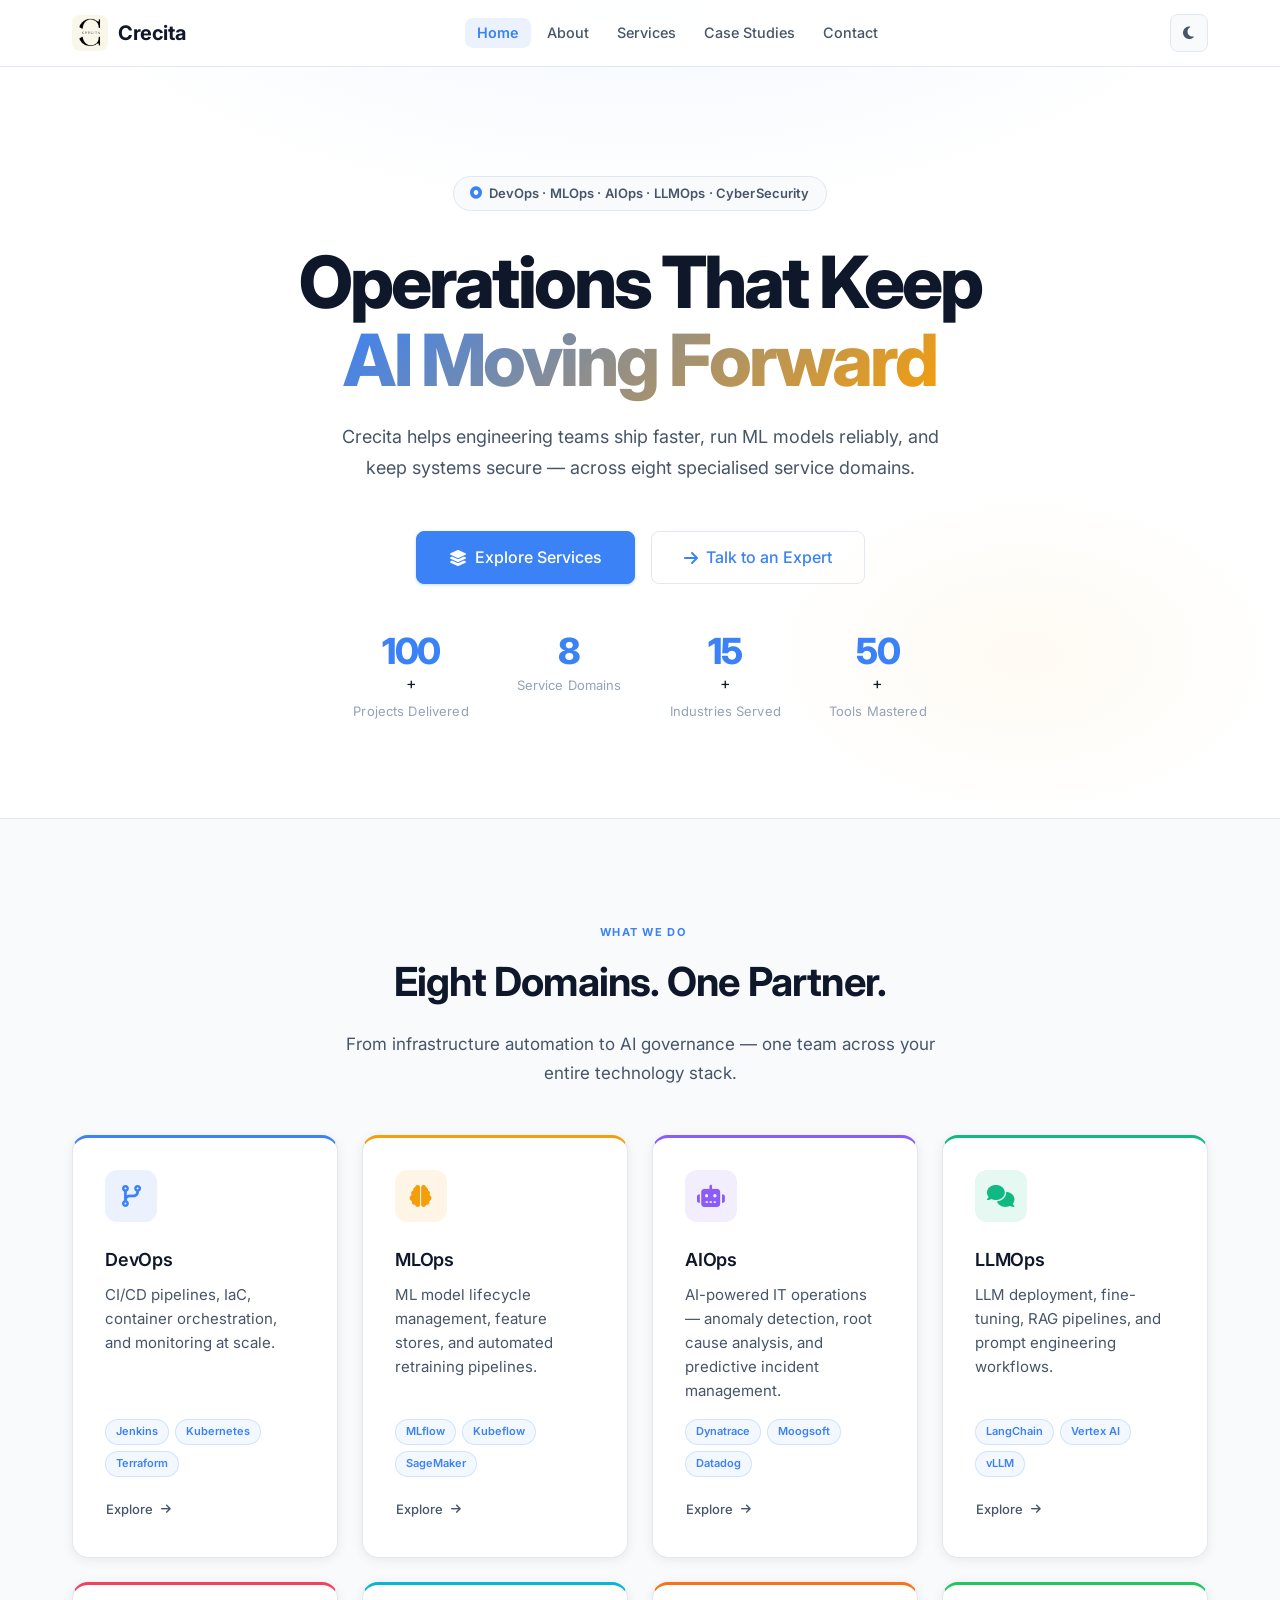
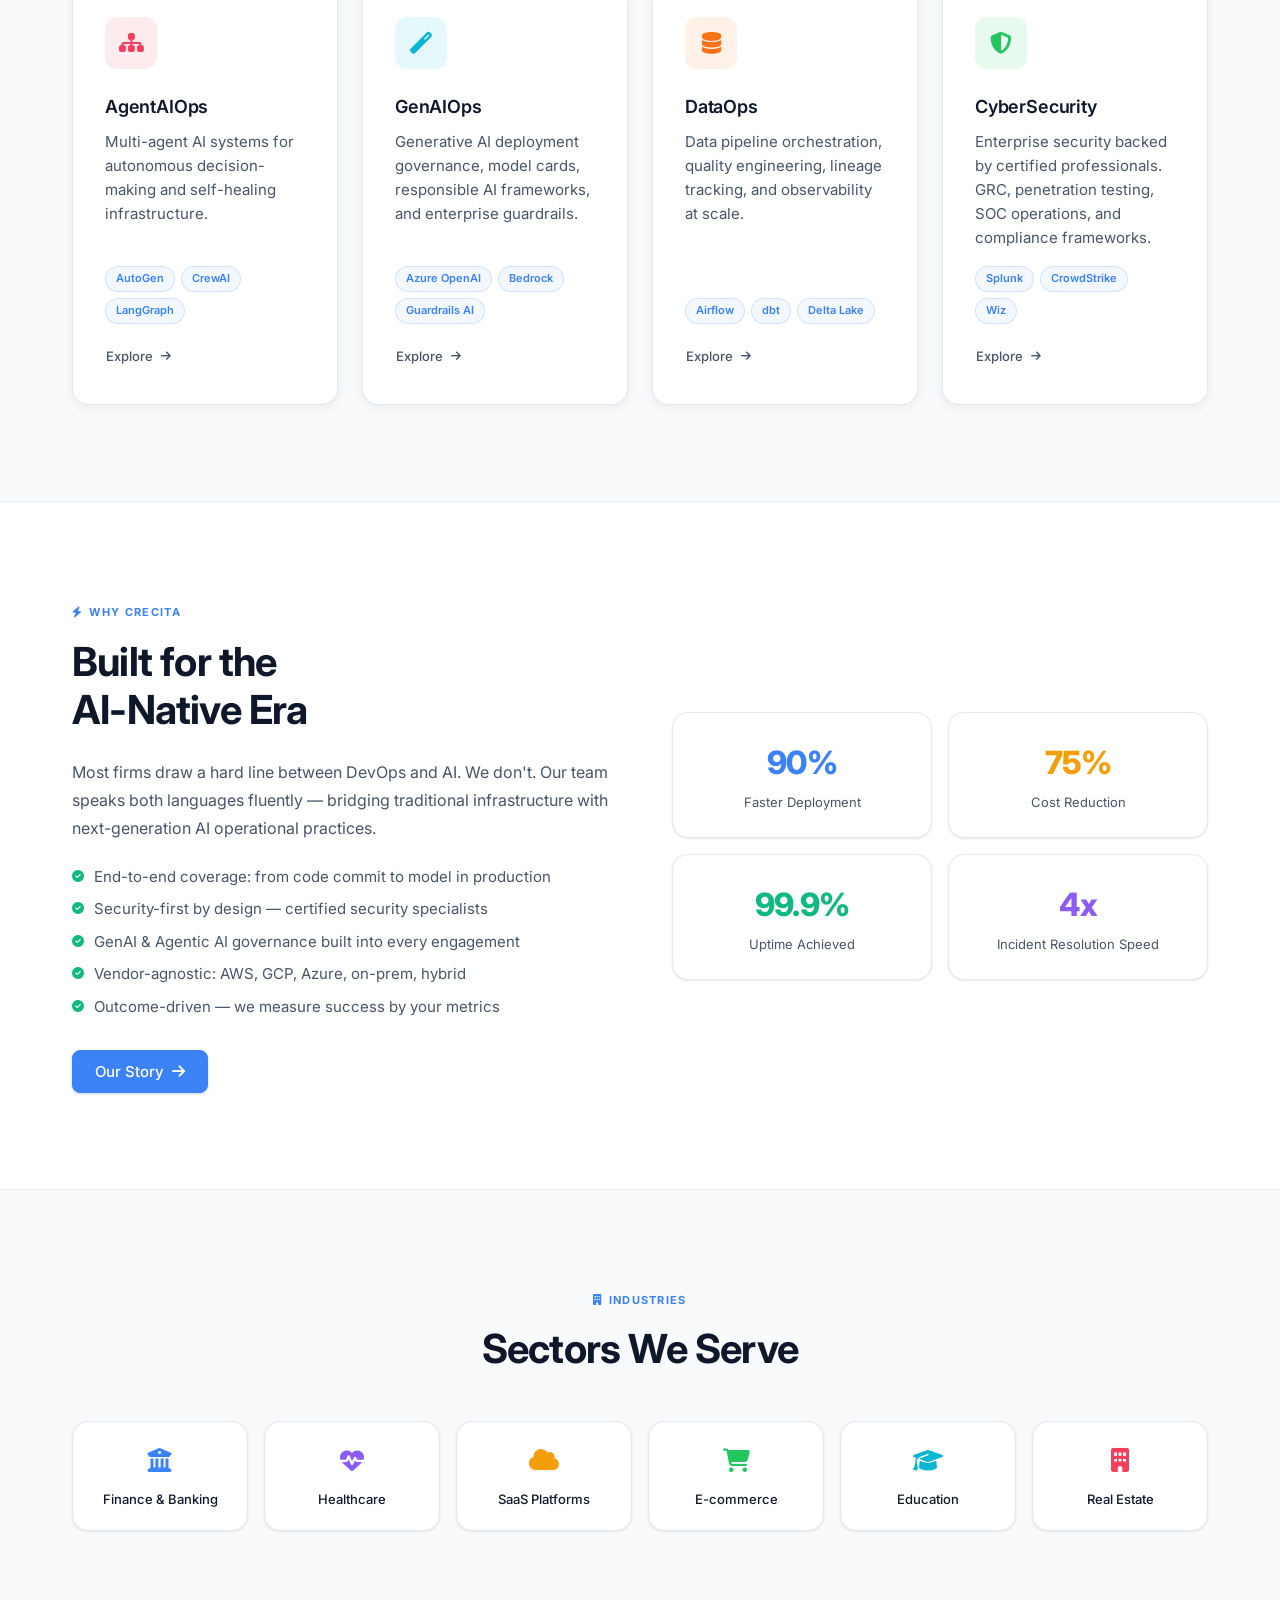
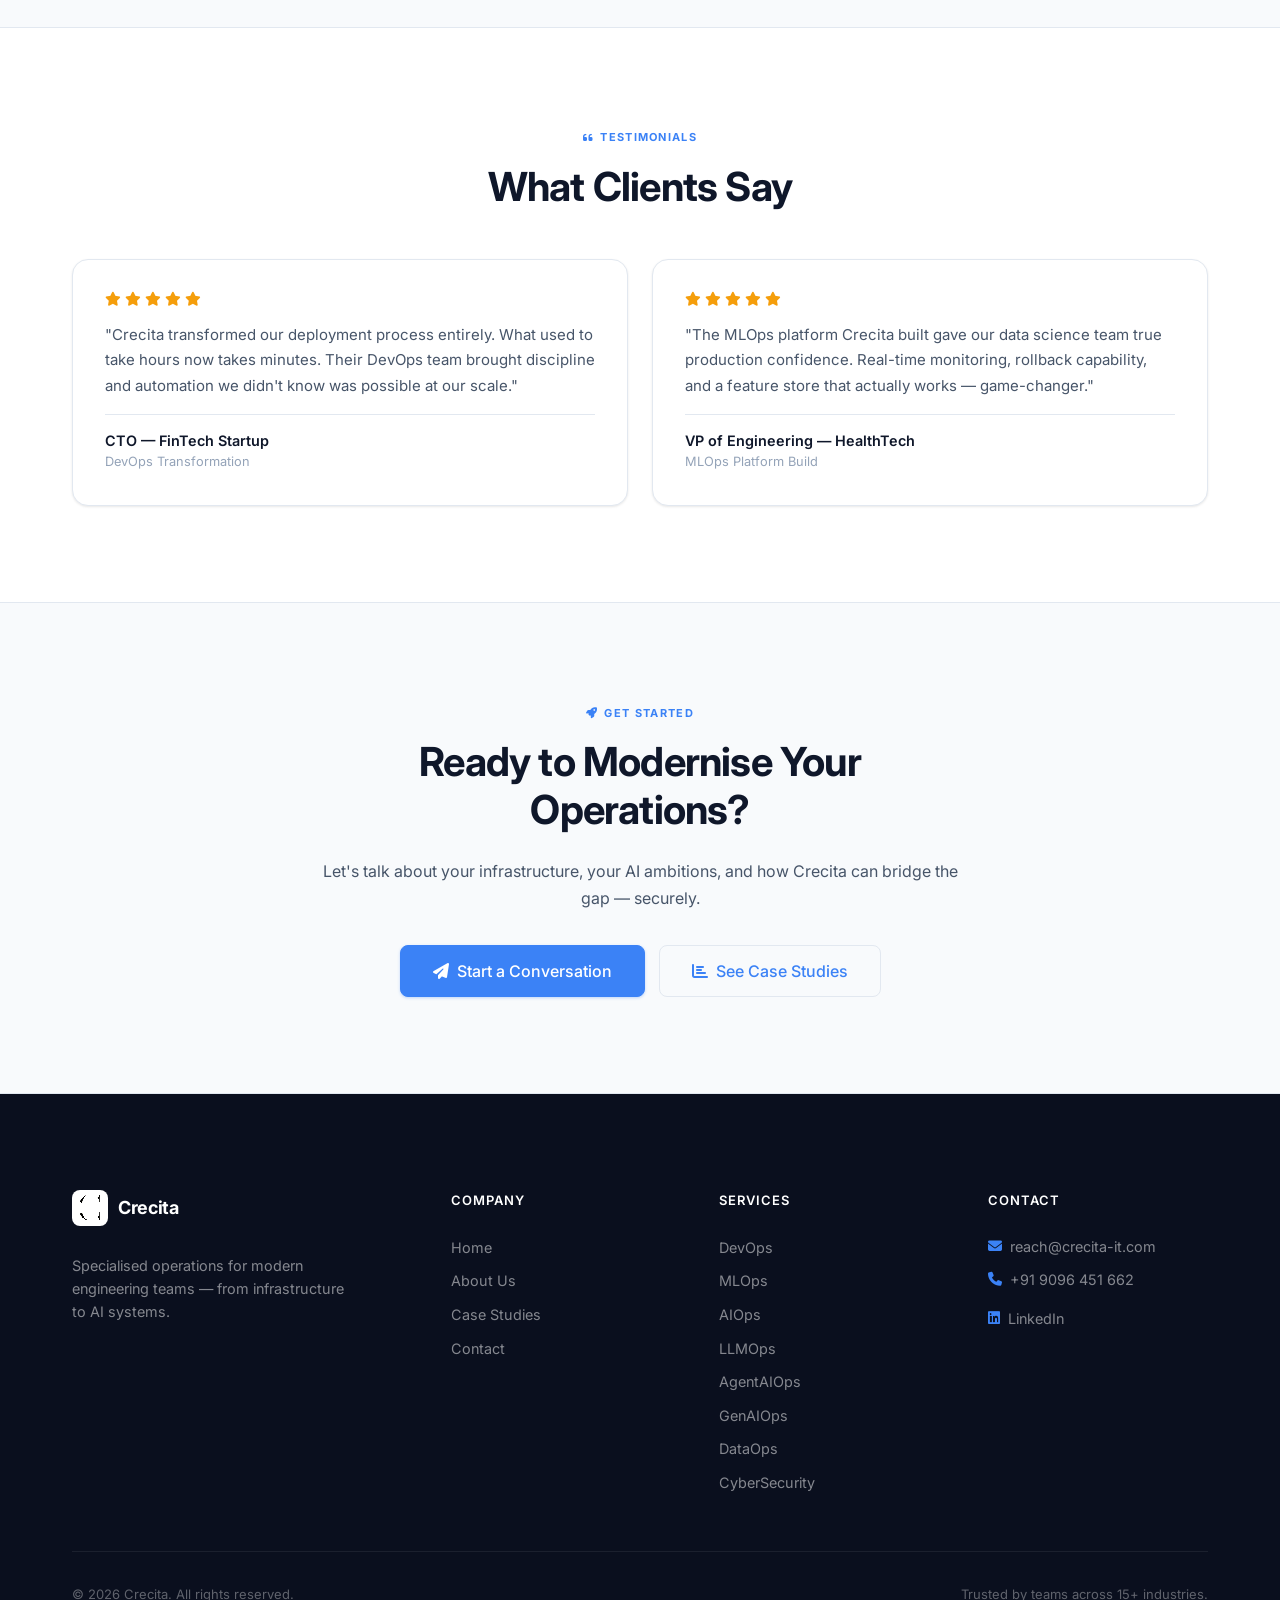
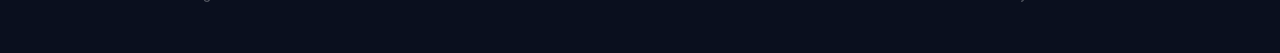
==== index.html @ 83a32119 "feat: comprehensive mobile & tablet responsive layout - Complete rewrite of @media breakpoints with " ====
<!DOCTYPE html>
<html lang="en">
<head>
    <meta charset="UTF-8">
    <meta name="viewport" content="width=device-width, initial-scale=1.0">
    <meta name="description" content="Crecita — Expert DevOps, MLOps, AIOps, LLMOps, AgentAIOps, GenAIOps & Cybersecurity solutions. Transform your business with AI-native operations.">
    <meta name="keywords" content="DevOps, MLOps, AIOps, LLMOps, AgentAIOps, GenAIOps, Cybersecurity, AI Operations">
    <meta name="author" content="Crecita">
    <title>Crecita — AI-Native Operations & Cybersecurity</title>
    <link rel="preconnect" href="https://fonts.googleapis.com">
    <link rel="preconnect" href="https://fonts.gstatic.com" crossorigin>
    <link href="https://fonts.googleapis.com/css2?family=Inter:wght@400;500;600;700;800&family=Poppins:wght@400;500;600;700&display=swap" rel="stylesheet">
    <link rel="stylesheet" href="https://cdnjs.cloudflare.com/ajax/libs/font-awesome/6.4.0/css/all.min.css">
    <link rel="stylesheet" href="css/styles.css">
</head>
<body>

    <!-- Navigation -->
    <nav class="navbar" id="navbar">
        <div class="nav-container">
            <a href="index.html" class="nav-brand">
                <img src="assets/Crecita Logo.PNG" alt="Crecita" class="brand-logo">
                <span>Crecita</span>
            </a>
            <ul class="nav-menu" id="navMenu">
                <li><a href="index.html" class="nav-link active">Home</a></li>
                <li><a href="about.html" class="nav-link">About</a></li>
                <li><a href="services.html" class="nav-link">Services</a></li>
                <li><a href="case-studies.html" class="nav-link">Case Studies</a></li>
                <li><a href="contact.html" class="nav-link">Contact</a></li>
            </ul>
            <div class="nav-controls">
                <button class="theme-toggle" id="themeToggle" aria-label="Toggle theme"><i class="fas fa-moon"></i></button>
                <button class="mobile-toggle" id="mobileToggle" aria-label="Menu"><span></span><span></span><span></span></button>
            </div>
        </div>
    </nav>

    <!-- ===== HERO ===== -->
    <section class="hero">
        <div class="container">
            <div class="hero-content animate-on-scroll">
                <div class="hero-badge">
                    <i class="fas fa-circle-dot"></i>
                    <span>DevOps · MLOps · AIOps · LLMOps · CyberSecurity</span>
                </div>
                <h1 class="hero-title">
                    Operations That Keep<br>
                    <span class="gradient-text">AI Moving Forward</span>
                </h1>
                <p class="hero-subtitle">
                    Crecita helps engineering teams ship faster, run ML models reliably, and keep systems secure — across eight specialised service domains.
                </p>
                <div class="hero-buttons">
                    <a href="services.html" class="btn btn-primary btn-large">
                        <i class="fas fa-layer-group"></i> Explore Services
                    </a>
                    <a href="contact.html" class="btn btn-secondary btn-large">
                        <i class="fas fa-arrow-right"></i> Talk to an Expert
                    </a>
                </div>
                <div class="hero-stats">
                    <div class="stat">
                        <span class="stat-number" data-target="100">0</span><span class="stat-suffix">+</span>
                        <div class="stat-label">Projects Delivered</div>
                    </div>
                    <div class="stat">
                        <span class="stat-number" data-target="8">0</span>
                        <div class="stat-label">Service Domains</div>
                    </div>
                    <div class="stat">
                        <span class="stat-number" data-target="15">0</span><span class="stat-suffix">+</span>
                        <div class="stat-label">Industries Served</div>
                    </div>
                    <div class="stat">
                        <span class="stat-number" data-target="50">0</span><span class="stat-suffix">+</span>
                        <div class="stat-label">Tools Mastered</div>
                    </div>
                </div>
            </div>
        </div>
    </section>

    <!-- ===== SERVICES GRID ===== -->
    <section class="section-alt">
        <div class="container">
            <div class="text-center mb-xl animate-on-scroll">
                <span class="section-label"><i class="fas fa-grid-2"></i> What We Do</span>
                <h2 class="section-title">Eight Domains. One Partner.</h2>
                <p class="section-subtitle" style="margin: 0 auto;">
                    From infrastructure automation to AI governance — one team across your entire technology stack.
                </p>
            </div>

            <div class="svc-index-grid" style="display: grid; grid-template-columns: repeat(4, 1fr); gap: 1.5rem;">

                <!-- DevOps -->
                <div class="service-card animate-on-scroll" style="--svc-color: var(--svc-devops);">
                    <div class="icon-wrap icon-blue mb-md"><i class="fas fa-code-branch"></i></div>
                    <h3 class="card-title">DevOps</h3>
                    <p class="card-description" style="flex: 1;">CI/CD pipelines, IaC, container orchestration, and monitoring at scale.</p>
                    <div style="display: flex; flex-wrap: wrap; gap: 6px; margin: 1rem 0;">
                        <span class="tech-tag">Jenkins</span><span class="tech-tag">Kubernetes</span><span class="tech-tag">Terraform</span>
                    </div>
                    <a href="services.html#devops" class="btn btn-ghost btn-sm" style="padding-left: 0; margin-top: auto;">Explore <i class="fas fa-arrow-right" style="font-size: 0.7rem;"></i></a>
                </div>

                <!-- MLOps -->
                <div class="service-card animate-on-scroll" style="--svc-color: var(--svc-mlops);">
                    <div class="icon-wrap icon-amber mb-md"><i class="fas fa-brain"></i></div>
                    <h3 class="card-title">MLOps</h3>
                    <p class="card-description" style="flex: 1;">ML model lifecycle management, feature stores, and automated retraining pipelines.</p>
                    <div style="display: flex; flex-wrap: wrap; gap: 6px; margin: 1rem 0;">
                        <span class="tech-tag">MLflow</span><span class="tech-tag">Kubeflow</span><span class="tech-tag">SageMaker</span>
                    </div>
                    <a href="services.html#mlops" class="btn btn-ghost btn-sm" style="padding-left: 0; margin-top: auto;">Explore <i class="fas fa-arrow-right" style="font-size: 0.7rem;"></i></a>
                </div>

                <!-- AIOps -->
                <div class="service-card animate-on-scroll" style="--svc-color: var(--svc-aiops);">
                    <div class="icon-wrap icon-violet mb-md"><i class="fas fa-robot"></i></div>
                    <h3 class="card-title">AIOps</h3>
                    <p class="card-description" style="flex: 1;">AI-powered IT operations — anomaly detection, root cause analysis, and predictive incident management.</p>
                    <div style="display: flex; flex-wrap: wrap; gap: 6px; margin: 1rem 0;">
                        <span class="tech-tag">Dynatrace</span><span class="tech-tag">Moogsoft</span><span class="tech-tag">Datadog</span>
                    </div>
                    <a href="services.html#aiops" class="btn btn-ghost btn-sm" style="padding-left: 0; margin-top: auto;">Explore <i class="fas fa-arrow-right" style="font-size: 0.7rem;"></i></a>
                </div>

                <!-- LLMOps -->
                <div class="service-card animate-on-scroll" style="--svc-color: var(--svc-llmops);">
                    <div class="icon-wrap icon-emerald mb-md"><i class="fas fa-comments"></i></div>
                    <h3 class="card-title">LLMOps</h3>
                    <p class="card-description" style="flex: 1;">LLM deployment, fine-tuning, RAG pipelines, and prompt engineering workflows.</p>
                    <div style="display: flex; flex-wrap: wrap; gap: 6px; margin: 1rem 0;">
                        <span class="tech-tag">LangChain</span><span class="tech-tag">Vertex AI</span><span class="tech-tag">vLLM</span>
                    </div>
                    <a href="services.html#llmops" class="btn btn-ghost btn-sm" style="padding-left: 0; margin-top: auto;">Explore <i class="fas fa-arrow-right" style="font-size: 0.7rem;"></i></a>
                </div>

                <!-- AgentAIOps -->
                <div class="service-card animate-on-scroll" style="--svc-color: var(--svc-agent);">
                    <div class="icon-wrap icon-rose mb-md"><i class="fas fa-sitemap"></i></div>
                    <h3 class="card-title">AgentAIOps</h3>
                    <p class="card-description" style="flex: 1;">Multi-agent AI systems for autonomous decision-making and self-healing infrastructure.</p>
                    <div style="display: flex; flex-wrap: wrap; gap: 6px; margin: 1rem 0;">
                        <span class="tech-tag">AutoGen</span><span class="tech-tag">CrewAI</span><span class="tech-tag">LangGraph</span>
                    </div>
                    <a href="services.html#agentaiops" class="btn btn-ghost btn-sm" style="padding-left: 0; margin-top: auto;">Explore <i class="fas fa-arrow-right" style="font-size: 0.7rem;"></i></a>
                </div>

                <!-- GenAIOps -->
                <div class="service-card animate-on-scroll" style="--svc-color: var(--svc-genai);">
                    <div class="icon-wrap icon-cyan mb-md"><i class="fas fa-magic"></i></div>
                    <h3 class="card-title">GenAIOps</h3>
                    <p class="card-description" style="flex: 1;">Generative AI deployment governance, model cards, responsible AI frameworks, and enterprise guardrails.</p>
                    <div style="display: flex; flex-wrap: wrap; gap: 6px; margin: 1rem 0;">
                        <span class="tech-tag">Azure OpenAI</span><span class="tech-tag">Bedrock</span><span class="tech-tag">Guardrails AI</span>
                    </div>
                    <a href="services.html#genaiops" class="btn btn-ghost btn-sm" style="padding-left: 0; margin-top: auto;">Explore <i class="fas fa-arrow-right" style="font-size: 0.7rem;"></i></a>
                </div>

                <!-- DataOps -->
                <div class="service-card animate-on-scroll" style="--svc-color: var(--svc-dataops);">
                    <div class="icon-wrap icon-orange mb-md"><i class="fas fa-database"></i></div>
                    <h3 class="card-title">DataOps</h3>
                    <p class="card-description" style="flex: 1;">Data pipeline orchestration, quality engineering, lineage tracking, and observability at scale.</p>
                    <div style="display: flex; flex-wrap: wrap; gap: 6px; margin: 1rem 0;">
                        <span class="tech-tag">Airflow</span><span class="tech-tag">dbt</span><span class="tech-tag">Delta Lake</span>
                    </div>
                    <a href="services.html#dataops" class="btn btn-ghost btn-sm" style="padding-left: 0; margin-top: auto;">Explore <i class="fas fa-arrow-right" style="font-size: 0.7rem;"></i></a>
                </div>

                <!-- CyberSecurity -->
                <div class="service-card animate-on-scroll" style="--svc-color: var(--svc-cyber);">
                    <div class="icon-wrap icon-green mb-md"><i class="fas fa-shield-halved"></i></div>
                    <h3 class="card-title">CyberSecurity</h3>
                    <p class="card-description" style="flex: 1;">Enterprise security backed by certified professionals. GRC, penetration testing, SOC operations, and compliance frameworks.</p>
                    <div style="display: flex; flex-wrap: wrap; gap: 6px; margin: 1rem 0;">
                        <span class="tech-tag">Splunk</span><span class="tech-tag">CrowdStrike</span><span class="tech-tag">Wiz</span>
                    </div>
                    <a href="services.html#cybersecurity" class="btn btn-ghost btn-sm" style="padding-left: 0; margin-top: auto;">Explore <i class="fas fa-arrow-right" style="font-size: 0.7rem;"></i></a>
                </div>

            </div>
        </div>
    </section>

    <!-- ===== AI-NATIVE SPOTLIGHT ===== -->
    <section class="section">
        <div class="container">
            <div style="display: grid; grid-template-columns: 1fr 1fr; gap: 4rem; align-items: center;">
                <div class="animate-on-scroll">
                    <span class="section-label"><i class="fas fa-bolt"></i> Why Crecita</span>
                    <h2 class="section-title">Built for the<br>AI-Native Era</h2>
                    <p style="color: var(--text-secondary); font-size: 1rem; line-height: 1.75; margin-bottom: 1.5rem;">
                        Most firms draw a hard line between DevOps and AI. We don't. Our team speaks both languages fluently — bridging traditional infrastructure with next-generation AI operational practices.
                    </p>
                    <ul class="feature-list mb-lg">
                        <li><i class="fas fa-check-circle"></i> End-to-end coverage: from code commit to model in production</li>
                        <li><i class="fas fa-check-circle"></i> Security-first by design — certified security specialists</li>
                        <li><i class="fas fa-check-circle"></i> GenAI & Agentic AI governance built into every engagement</li>
                        <li><i class="fas fa-check-circle"></i> Vendor-agnostic: AWS, GCP, Azure, on-prem, hybrid</li>
                        <li><i class="fas fa-check-circle"></i> Outcome-driven — we measure success by your metrics</li>
                    </ul>
                    <a href="about.html" class="btn btn-primary">Our Story <i class="fas fa-arrow-right"></i></a>
                </div>
                <div class="animate-on-scroll">
                    <div style="display: grid; grid-template-columns: 1fr 1fr; gap: 1rem;">
                        <div class="card" style="text-align: center; padding: 1.5rem 1rem;">
                            <div style="font-size: 2rem; font-weight: 800; color: var(--primary); letter-spacing: -0.03em;">90%</div>
                            <div style="font-size: 0.8125rem; color: var(--text-secondary); margin-top: 4px;">Faster Deployment</div>
                        </div>
                        <div class="card" style="text-align: center; padding: 1.5rem 1rem;">
                            <div style="font-size: 2rem; font-weight: 800; color: var(--accent); letter-spacing: -0.03em;">75%</div>
                            <div style="font-size: 0.8125rem; color: var(--text-secondary); margin-top: 4px;">Cost Reduction</div>
                        </div>
                        <div class="card" style="text-align: center; padding: 1.5rem 1rem;">
                            <div style="font-size: 2rem; font-weight: 800; color: var(--success); letter-spacing: -0.03em;">99.9%</div>
                            <div style="font-size: 0.8125rem; color: var(--text-secondary); margin-top: 4px;">Uptime Achieved</div>
                        </div>
                        <div class="card" style="text-align: center; padding: 1.5rem 1rem;">
                            <div style="font-size: 2rem; font-weight: 800; color: var(--svc-aiops); letter-spacing: -0.03em;">4x</div>
                            <div style="font-size: 0.8125rem; color: var(--text-secondary); margin-top: 4px;">Incident Resolution Speed</div>
                        </div>
                    </div>
                </div>
            </div>
        </div>
    </section>

    <!-- ===== INDUSTRIES ===== -->
    <section class="section-alt">
        <div class="container">
            <div class="text-center mb-xl animate-on-scroll">
                <span class="section-label"><i class="fas fa-building"></i> Industries</span>
                <h2 class="section-title">Sectors We Serve</h2>
            </div>
            <div style="display: grid; grid-template-columns: repeat(6, 1fr); gap: 1rem;">
                <div class="card animate-on-scroll" style="text-align: center; padding: 1.25rem 0.75rem;">
                    <div style="color: var(--primary); font-size: 1.5rem; margin-bottom: 0.5rem;"><i class="fas fa-university"></i></div>
                    <div style="font-size: 0.8125rem; font-weight: 500; color: var(--text-primary);">Finance &amp; Banking</div>
                </div>
                <div class="card animate-on-scroll" style="text-align: center; padding: 1.25rem 0.75rem;">
                    <div style="color: var(--svc-aiops); font-size: 1.5rem; margin-bottom: 0.5rem;"><i class="fas fa-heartbeat"></i></div>
                    <div style="font-size: 0.8125rem; font-weight: 500; color: var(--text-primary);">Healthcare</div>
                </div>
                <div class="card animate-on-scroll" style="text-align: center; padding: 1.25rem 0.75rem;">
                    <div style="color: var(--accent); font-size: 1.5rem; margin-bottom: 0.5rem;"><i class="fas fa-cloud"></i></div>
                    <div style="font-size: 0.8125rem; font-weight: 500; color: var(--text-primary);">SaaS Platforms</div>
                </div>
                <div class="card animate-on-scroll" style="text-align: center; padding: 1.25rem 0.75rem;">
                    <div style="color: var(--svc-cyber); font-size: 1.5rem; margin-bottom: 0.5rem;"><i class="fas fa-shopping-cart"></i></div>
                    <div style="font-size: 0.8125rem; font-weight: 500; color: var(--text-primary);">E-commerce</div>
                </div>
                <div class="card animate-on-scroll" style="text-align: center; padding: 1.25rem 0.75rem;">
                    <div style="color: var(--svc-genai); font-size: 1.5rem; margin-bottom: 0.5rem;"><i class="fas fa-graduation-cap"></i></div>
                    <div style="font-size: 0.8125rem; font-weight: 500; color: var(--text-primary);">Education</div>
                </div>
                <div class="card animate-on-scroll" style="text-align: center; padding: 1.25rem 0.75rem;">
                    <div style="color: var(--svc-agent); font-size: 1.5rem; margin-bottom: 0.5rem;"><i class="fas fa-building"></i></div>
                    <div style="font-size: 0.8125rem; font-weight: 500; color: var(--text-primary);">Real Estate</div>
                </div>
            </div>
        </div>
    </section>

    <!-- ===== TESTIMONIALS ===== -->
    <section class="section">
        <div class="container">
            <div class="text-center mb-xl animate-on-scroll">
                <span class="section-label"><i class="fas fa-quote-left"></i> Testimonials</span>
                <h2 class="section-title">What Clients Say</h2>
            </div>
            <div style="display: grid; grid-template-columns: 1fr 1fr; gap: 1.5rem;">
                <div class="card animate-on-scroll" style="display: flex; flex-direction: column; gap: 1rem;">
                    <div style="display: flex; gap: 4px;">
                        <i class="fas fa-star" style="color: var(--accent); font-size: 0.875rem;"></i>
                        <i class="fas fa-star" style="color: var(--accent); font-size: 0.875rem;"></i>
                        <i class="fas fa-star" style="color: var(--accent); font-size: 0.875rem;"></i>
                        <i class="fas fa-star" style="color: var(--accent); font-size: 0.875rem;"></i>
                        <i class="fas fa-star" style="color: var(--accent); font-size: 0.875rem;"></i>
                    </div>
                    <p style="color: var(--text-secondary); font-size: 0.9375rem; line-height: 1.7; flex: 1;">
                        "Crecita transformed our deployment process entirely. What used to take hours now takes minutes. Their DevOps team brought discipline and automation we didn't know was possible at our scale."
                    </p>
                    <div style="border-top: 1px solid var(--border); padding-top: 0.875rem;">
                        <div style="font-weight: 600; font-size: 0.9rem; color: var(--text-primary);">CTO — FinTech Startup</div>
                        <div style="font-size: 0.8rem; color: var(--text-muted);">DevOps Transformation</div>
                    </div>
                </div>
                <div class="card animate-on-scroll" style="display: flex; flex-direction: column; gap: 1rem;">
                    <div style="display: flex; gap: 4px;">
                        <i class="fas fa-star" style="color: var(--accent); font-size: 0.875rem;"></i>
                        <i class="fas fa-star" style="color: var(--accent); font-size: 0.875rem;"></i>
                        <i class="fas fa-star" style="color: var(--accent); font-size: 0.875rem;"></i>
                        <i class="fas fa-star" style="color: var(--accent); font-size: 0.875rem;"></i>
                        <i class="fas fa-star" style="color: var(--accent); font-size: 0.875rem;"></i>
                    </div>
                    <p style="color: var(--text-secondary); font-size: 0.9375rem; line-height: 1.7; flex: 1;">
                        "The MLOps platform Crecita built gave our data science team true production confidence. Real-time monitoring, rollback capability, and a feature store that actually works — game-changer."
                    </p>
                    <div style="border-top: 1px solid var(--border); padding-top: 0.875rem;">
                        <div style="font-weight: 600; font-size: 0.9rem; color: var(--text-primary);">VP of Engineering — HealthTech</div>
                        <div style="font-size: 0.8rem; color: var(--text-muted);">MLOps Platform Build</div>
                    </div>
                </div>
            </div>
        </div>
    </section>

    <!-- ===== CTA ===== -->
    <section class="section-alt">
        <div class="container">
            <div class="text-center animate-on-scroll" style="max-width: 640px; margin: 0 auto;">
                <span class="section-label"><i class="fas fa-rocket"></i> Get Started</span>
                <h2 class="section-title">Ready to Modernise Your Operations?</h2>
                <p style="color: var(--text-secondary); font-size: 1rem; line-height: 1.7; margin-bottom: 2rem;">
                    Let's talk about your infrastructure, your AI ambitions, and how Crecita can bridge the gap — securely.
                </p>
                <div style="display: flex; gap: 0.875rem; justify-content: center; flex-wrap: wrap;">
                    <a href="contact.html" class="btn btn-primary btn-large"><i class="fas fa-paper-plane"></i> Start a Conversation</a>
                    <a href="case-studies.html" class="btn btn-secondary btn-large"><i class="fas fa-chart-bar"></i> See Case Studies</a>
                </div>
            </div>
        </div>
    </section>

    <!-- ===== FOOTER ===== -->
    <footer class="footer">
        <div class="container">
            <div class="footer-content">
                <div class="footer-brand">
                    <a href="index.html" class="nav-brand" style="margin-bottom: 0.75rem; display: inline-flex;">
                        <img src="assets/Crecita Logo.PNG" alt="Crecita" class="brand-logo" style="filter: brightness(10);">
                        <span>Crecita</span>
                    </a>
                    <p>Specialised operations for modern engineering teams — from infrastructure to AI systems.</p>
                </div>
                <div>
                    <h4>Company</h4>
                    <ul class="footer-links">
                        <li><a href="index.html">Home</a></li>
                        <li><a href="about.html">About Us</a></li>
                        <li><a href="case-studies.html">Case Studies</a></li>
                        <li><a href="contact.html">Contact</a></li>
                    </ul>
                </div>
                <div>
                    <h4>Services</h4>
                    <ul class="footer-links">
                        <li><a href="services.html#devops">DevOps</a></li>
                        <li><a href="services.html#mlops">MLOps</a></li>
                        <li><a href="services.html#aiops">AIOps</a></li>
                        <li><a href="services.html#llmops">LLMOps</a></li>
                        <li><a href="services.html#agentaiops">AgentAIOps</a></li>
                        <li><a href="services.html#genaiops">GenAIOps</a></li>
                        <li><a href="services.html#dataops">DataOps</a></li>
                        <li><a href="services.html#cybersecurity">CyberSecurity</a></li>
                    </ul>
                </div>
                <div>
                    <h4>Contact</h4>
                    <div class="footer-contact-item"><i class="fas fa-envelope"></i><a href="mailto:reach@crecita-it.com" style="color: inherit; text-decoration: none;">reach@crecita-it.com</a></div>
                    <div class="footer-contact-item"><i class="fas fa-phone"></i><span>+91 9096 451 662</span></div>
                    <div class="footer-contact-item" style="margin-top: 1rem;"><i class="fab fa-linkedin"></i><span>LinkedIn</span></div>
                </div>
            </div>
            <div class="footer-bottom">
                <p>&copy; 2026 Crecita. All rights reserved.</p>
                <p>Trusted by teams across 15+ industries.</p>
            </div>
        </div>
    </footer>

    <script src="js/app.js"></script>
    <script>
        // Counter animation for hero stats
        const statsObserver = new IntersectionObserver((entries) => {
            entries.forEach(entry => {
                if (entry.isIntersecting) {
                    document.querySelectorAll('.stat-number').forEach(el => {
                        const target = parseInt(el.dataset.target);
                        let current = 0;
                        const step = target / 60;
                        const timer = setInterval(() => {
                            current += step;
                            if (current >= target) { el.textContent = target; clearInterval(timer); }
                            else { el.textContent = Math.floor(current); }
                        }, 18);
                    });
                    statsObserver.disconnect();
                }
            });
        }, { threshold: 0.5 });
        const heroStats = document.querySelector('.hero-stats');
        if (heroStats) statsObserver.observe(heroStats);
    </script>
</body>
</html>
---- css/styles.css ----
/* ===============================================
   CRECITA WEBSITE — DESIGN SYSTEM v2
   Premium · Clean · Polished
   =============================================== */

/* ===============================================
   CSS RESET & BASE
   =============================================== */
*,
*::before,
*::after {
    margin: 0;
    padding: 0;
    box-sizing: border-box;
}

html {
    font-size: 16px;
    scroll-behavior: smooth;
    -webkit-font-smoothing: antialiased;
    -moz-osx-font-smoothing: grayscale;
    text-rendering: optimizeLegibility;
}

body {
    font-family: 'Inter', 'Poppins', -apple-system, BlinkMacSystemFont, 'Segoe UI', sans-serif;
    line-height: 1.6;
    color: var(--text-primary);
    background: var(--bg-primary);
    transition: background 0.3s ease, color 0.3s ease;
}

img { max-width: 100%; display: block; }
a { color: inherit; }
button { font-family: inherit; }

/* ===============================================
   DESIGN TOKENS
   =============================================== */
:root {
    /* Brand Colors */
    --primary:       #3b82f6;
    --primary-dark:  #2563eb;
    --primary-light: rgba(59, 130, 246, 0.1);
    --secondary:     #1f2937;
    --accent:        #f59e0b;
    --accent-dark:   #d97706;
    --success:       #10b981;
    --error:         #ef4444;

    /* Service Colors */
    --svc-devops:   #3b82f6;
    --svc-mlops:    #f59e0b;
    --svc-aiops:    #8b5cf6;
    --svc-llmops:   #10b981;
    --svc-agent:    #f43f5e;
    --svc-genai:    #06b6d4;
    --svc-dataops:  #f97316;
    --svc-cyber:    #22c55e;

    /* Light Theme */
    --bg-primary:   #ffffff;
    --bg-secondary: #f8fafc;
    --bg-tertiary:  #f1f5f9;
    --text-primary: #0f172a;
    --text-secondary: #475569;
    --text-muted:   #94a3b8;
    --border:       #e2e8f0;
    --border-hover: #cbd5e1;
    --shadow-sm:    0 1px 3px rgba(0,0,0,0.06), 0 1px 2px rgba(0,0,0,0.04);
    --shadow:       0 4px 16px rgba(0,0,0,0.08);
    --shadow-lg:    0 12px 40px rgba(0,0,0,0.12);

    /* Spacing Scale */
    --space-xs:  0.5rem;
    --space-sm:  1rem;
    --space-md:  1.5rem;
    --space-lg:  2rem;
    --space-xl:  3rem;
    --space-2xl: 4rem;
    --space-3xl: 6rem;

    /* Radii */
    --radius-sm: 0.375rem;
    --radius-md: 0.5rem;
    --radius-lg: 0.75rem;
    --radius-xl: 1rem;
    --radius-2xl: 1.5rem;
    --radius-full: 9999px;

    /* Transitions */
    --transition:      all 0.25s ease;
    --transition-fast: all 0.15s ease;
    --transition-slow: all 0.4s ease;
}

/* Dark Theme */
[data-theme="dark"] {
    --bg-primary:   #0a0f1e;
    --bg-secondary: #111827;
    --bg-tertiary:  #1e293b;
    --text-primary: #f1f5f9;
    --text-secondary: #94a3b8;
    --text-muted:   #64748b;
    --border:       #1e293b;
    --border-hover: #334155;
    --shadow-sm:    0 1px 3px rgba(0,0,0,0.3);
    --shadow:       0 4px 16px rgba(0,0,0,0.4);
    --shadow-lg:    0 12px 40px rgba(0,0,0,0.5);
}

/* ===============================================
   LAYOUT UTILITIES
   =============================================== */
.container {
    max-width: 1200px;
    margin: 0 auto;
    padding: 0 var(--space-lg);
}

.container-sm {
    max-width: 800px;
    margin: 0 auto;
    padding: 0 var(--space-lg);
}

.section {
    padding: var(--space-3xl) 0;
}

.section-alt {
    padding: var(--space-3xl) 0;
    background: var(--bg-secondary);
    border-top: 1px solid var(--border);
    border-bottom: 1px solid var(--border);
}

.text-center { text-align: center; }
.text-left   { text-align: left; }
.text-right  { text-align: right; }

.flex         { display: flex; }
.flex-col     { flex-direction: column; }
.items-center { align-items: center; }
.items-start  { align-items: flex-start; }
.justify-center  { justify-content: center; }
.justify-between { justify-content: space-between; }
.gap-xs { gap: var(--space-xs); }
.gap-sm { gap: var(--space-sm); }
.gap-md { gap: var(--space-md); }
.gap-lg { gap: var(--space-lg); }
.gap-xl { gap: var(--space-xl); }

.grid   { display: grid; }
.grid-2 { grid-template-columns: repeat(2, 1fr); }
.grid-3 { grid-template-columns: repeat(3, 1fr); }
.grid-4 { grid-template-columns: repeat(4, 1fr); }
.grid-7 { grid-template-columns: repeat(4, 1fr); }

.mb-xs { margin-bottom: var(--space-xs); }
.mb-sm { margin-bottom: var(--space-sm); }
.mb-md { margin-bottom: var(--space-md); }
.mb-lg { margin-bottom: var(--space-lg); }
.mb-xl { margin-bottom: var(--space-xl); }

/* ===============================================
   TYPOGRAPHY
   =============================================== */
.section-label {
    display: inline-flex;
    align-items: center;
    gap: 6px;
    font-size: 0.6875rem;
    font-weight: 700;
    letter-spacing: 0.12em;
    text-transform: uppercase;
    color: var(--primary);
    margin-bottom: var(--space-sm);
}

.section-title {
    font-size: clamp(1.75rem, 3.5vw, 2.5rem);
    font-weight: 700;
    color: var(--text-primary);
    line-height: 1.2;
    letter-spacing: -0.02em;
    margin-bottom: var(--space-md);
}

.section-subtitle {
    font-size: 1.0625rem;
    color: var(--text-secondary);
    line-height: 1.7;
    max-width: 600px;
}

.gradient-text {
    background: linear-gradient(135deg, var(--primary) 0%, var(--accent) 100%);
    -webkit-background-clip: text;
    -webkit-text-fill-color: transparent;
    background-clip: text;
}

/* ===============================================
   COMPONENTS — BUTTON
   =============================================== */
.btn {
    display: inline-flex;
    align-items: center;
    gap: var(--space-xs);
    padding: 0.625rem 1.375rem;
    border: 1.5px solid transparent;
    border-radius: var(--radius-md);
    font-weight: 500;
    font-size: 0.9375rem;
    text-decoration: none;
    cursor: pointer;
    transition: var(--transition);
    white-space: nowrap;
    user-select: none;
    line-height: 1.4;
}

.btn:active { transform: scale(0.98); }

.btn-primary {
    background: var(--primary);
    color: white;
    border-color: var(--primary);
    box-shadow: 0 1px 3px rgba(59, 130, 246, 0.3);
}
.btn-primary:hover {
    background: var(--primary-dark);
    border-color: var(--primary-dark);
    box-shadow: 0 4px 12px rgba(59, 130, 246, 0.4);
    transform: translateY(-1px);
}

.btn-secondary {
    background: transparent;
    color: var(--primary);
    border-color: var(--border);
}
.btn-secondary:hover {
    border-color: var(--primary);
    background: var(--primary-light);
}

.btn-ghost {
    background: transparent;
    color: var(--text-secondary);
    border-color: transparent;
}
.btn-ghost:hover {
    background: var(--bg-secondary);
    color: var(--text-primary);
}

.btn-large {
    padding: 0.875rem 2rem;
    font-size: 1rem;
}

.btn-sm {
    padding: 0.375rem 0.875rem;
    font-size: 0.8125rem;
}

/* ===============================================
   COMPONENTS — CARD
   =============================================== */
.card {
    background: var(--bg-primary);
    border-radius: var(--radius-xl);
    padding: var(--space-lg);
    border: 1px solid var(--border);
    box-shadow: var(--shadow-sm);
    transition: var(--transition);
}

.card:hover {
    border-color: var(--border-hover);
    box-shadow: var(--shadow);
    transform: translateY(-3px);
}

.card-title {
    font-size: 1.125rem;
    font-weight: 600;
    color: var(--text-primary);
    margin-bottom: var(--space-xs);
    letter-spacing: -0.01em;
}

.card-description {
    color: var(--text-secondary);
    font-size: 0.9375rem;
    line-height: 1.6;
}

/* Service Card — colored top border, visible shadow */
.service-card {
    background: var(--bg-primary);
    border-radius: var(--radius-xl);
    padding: var(--space-lg);
    border: 1px solid var(--border);
    border-top: 3px solid var(--svc-color, var(--primary));
    box-shadow: 0 2px 12px rgba(0,0,0,0.07);
    transition: var(--transition);
    position: relative;
    overflow: hidden;
    display: flex;
    flex-direction: column;
}

.service-card:hover {
    border-color: color-mix(in srgb, var(--svc-color, var(--primary)) 30%, transparent);
    border-top-color: var(--svc-color, var(--primary));
    box-shadow: 0 8px 30px rgba(0,0,0,0.12);
    transform: translateY(-5px);
}

/* Service Section Card — for services.html full-section wrappers */
.svc-card-wrap {
    background: var(--bg-primary);
    border-radius: var(--radius-2xl);
    border: 1px solid var(--border);
    border-top: 4px solid var(--svc-color, var(--primary));
    padding: 3rem;
    box-shadow: 0 2px 16px rgba(0,0,0,0.06);
}

/* ===============================================
   COMPONENTS — ICON WRAPPER
   =============================================== */
.icon-wrap {
    width: 52px;
    height: 52px;
    min-width: 52px;
    border-radius: var(--radius-lg);
    display: flex;
    align-items: center;
    justify-content: center;
    font-size: 1.375rem;
    transition: var(--transition);
}

.icon-wrap-lg {
    width: 68px;
    height: 68px;
    min-width: 68px;
    font-size: 1.75rem;
    border-radius: var(--radius-xl);
}

.icon-blue    { background: rgba(59, 130, 246, 0.1);  color: #3b82f6; }
.icon-amber   { background: rgba(245, 158, 11, 0.1);  color: #f59e0b; }
.icon-violet  { background: rgba(139, 92, 246, 0.1);  color: #8b5cf6; }
.icon-emerald { background: rgba(16, 185, 129, 0.1);  color: #10b981; }
.icon-rose    { background: rgba(244, 63, 94, 0.1);   color: #f43f5e; }
.icon-cyan    { background: rgba(6, 182, 212, 0.1);   color: #06b6d4; }
.icon-orange  { background: rgba(249, 115, 22, 0.1);  color: #f97316; }
.icon-green   { background: rgba(34, 197, 94, 0.1);   color: #22c55e; }

/* ===============================================
   COMPONENTS — BADGE & TAG
   =============================================== */
.badge {
    display: inline-flex;
    align-items: center;
    padding: 0.25rem 0.75rem;
    background: var(--bg-tertiary);
    color: var(--text-secondary);
    border-radius: var(--radius-full);
    font-size: 0.75rem;
    font-weight: 500;
    border: 1px solid var(--border);
}

.tech-tag {
    display: inline-block;
    padding: 0.2rem 0.625rem;
    background: rgba(59, 130, 246, 0.06);
    border: 1px solid rgba(59, 130, 246, 0.18);
    border-radius: var(--radius-full);
    font-size: 0.6875rem;
    font-weight: 600;
    color: var(--primary);
    transition: var(--transition-fast);
    cursor: default;
}

.tech-tag:hover {
    background: var(--primary-light);
    border-color: var(--primary);
}

.cert-badge {
    display: inline-flex;
    align-items: center;
    gap: 8px;
    padding: 0.625rem 1rem;
    background: var(--bg-secondary);
    border: 1px solid var(--border);
    border-radius: var(--radius-lg);
    font-size: 0.8125rem;
    font-weight: 600;
    color: var(--text-primary);
    transition: var(--transition);
}

.cert-badge i { color: var(--success); font-size: 0.875rem; }

.cert-badge:hover {
    border-color: var(--success);
    color: var(--success);
    background: rgba(16, 185, 129, 0.05);
}

/* ===============================================
   COMPONENTS — FEATURE LIST
   =============================================== */
.feature-list {
    list-style: none;
    display: flex;
    flex-direction: column;
    gap: 0.625rem;
}

.feature-list li {
    display: flex;
    align-items: flex-start;
    gap: 0.625rem;
    color: var(--text-secondary);
    font-size: 0.9375rem;
    line-height: 1.5;
}

.feature-list li i {
    color: var(--success);
    font-size: 0.75rem;
    margin-top: 4px;
    flex-shrink: 0;
}

/* ===============================================
   COMPONENTS — FORM
   =============================================== */
.form-group {
    display: flex;
    flex-direction: column;
    gap: 6px;
}

.form-label {
    font-size: 0.875rem;
    font-weight: 500;
    color: var(--text-primary);
    letter-spacing: -0.01em;
}

.form-input,
.form-select,
.form-textarea {
    width: 100%;
    padding: 0.6875rem 1rem;
    background: var(--bg-secondary);
    border: 1.5px solid var(--border);
    border-radius: var(--radius-md);
    color: var(--text-primary);
    font-family: inherit;
    font-size: 0.9375rem;
    transition: var(--transition-fast);
    outline: none;
    appearance: none;
}

.form-input::placeholder,
.form-textarea::placeholder { color: var(--text-muted); }

.form-input:focus,
.form-select:focus,
.form-textarea:focus {
    border-color: var(--primary);
    background: var(--bg-primary);
    box-shadow: 0 0 0 3px rgba(59, 130, 246, 0.12);
}

.form-textarea {
    resize: vertical;
    min-height: 130px;
    line-height: 1.6;
}

.form-select {
    background-image: url("data:image/svg+xml,%3Csvg xmlns='http://www.w3.org/2000/svg' fill='none' viewBox='0 0 24 24' stroke='%2394a3b8'%3E%3Cpath stroke-linecap='round' stroke-linejoin='round' stroke-width='2' d='M19 9l-7 7-7-7'/%3E%3C/svg%3E");
    background-repeat: no-repeat;
    background-position: right 12px center;
    background-size: 16px;
    padding-right: 2.5rem;
}

/* ===============================================
   COMPONENTS — INFO BOX
   =============================================== */
.info-box {
    padding: var(--space-md) var(--space-lg);
    background: rgba(59, 130, 246, 0.04);
    border-left: 3px solid var(--primary);
    border-radius: 0 var(--radius-md) var(--radius-md) 0;
    color: var(--text-secondary);
    font-size: 0.9375rem;
    line-height: 1.65;
}

/* ===============================================
   NAVIGATION
   =============================================== */
.navbar {
    position: fixed;
    top: 0; left: 0; right: 0;
    background: rgba(255, 255, 255, 0.92);
    backdrop-filter: blur(16px) saturate(180%);
    -webkit-backdrop-filter: blur(16px) saturate(180%);
    border-bottom: 1px solid var(--border);
    z-index: 1000;
    transition: var(--transition);
}

[data-theme="dark"] .navbar {
    background: rgba(10, 15, 30, 0.92);
}

.navbar.scrolled {
    box-shadow: var(--shadow-sm);
}

.nav-container {
    display: flex;
    align-items: center;
    justify-content: space-between;
    padding: 0.875rem var(--space-lg);
    max-width: 1200px;
    margin: 0 auto;
}

.nav-brand {
    display: flex;
    align-items: center;
    gap: 0.625rem;
    text-decoration: none;
    color: var(--text-primary);
    font-weight: 700;
    font-size: 1.25rem;
    letter-spacing: -0.02em;
}

.brand-logo {
    width: 36px;
    height: 36px;
    border-radius: var(--radius-md);
    object-fit: contain;
}

.nav-menu {
    display: flex;
    list-style: none;
    gap: 4px;
    align-items: center;
}

.nav-link {
    text-decoration: none;
    color: var(--text-secondary);
    font-weight: 500;
    font-size: 0.9rem;
    transition: var(--transition-fast);
    padding: 0.4rem 0.75rem;
    border-radius: var(--radius-md);
}

.nav-link:hover,
.nav-link.active {
    color: var(--primary);
    background: var(--primary-light);
}

.nav-link.active { font-weight: 600; }

.nav-controls {
    display: flex;
    align-items: center;
    gap: var(--space-sm);
}

.theme-toggle {
    background: var(--bg-secondary);
    border: 1px solid var(--border);
    border-radius: var(--radius-md);
    cursor: pointer;
    transition: var(--transition);
    color: var(--text-secondary);
    width: 38px;
    height: 38px;
    display: flex;
    align-items: center;
    justify-content: center;
    font-size: 0.9rem;
}

.theme-toggle:hover {
    background: var(--bg-tertiary);
    color: var(--text-primary);
}

.mobile-toggle {
    display: none;
    flex-direction: column;
    gap: 4px;
    background: none;
    border: none;
    cursor: pointer;
    padding: var(--space-xs);
}

.mobile-toggle span {
    width: 22px;
    height: 2px;
    background: var(--text-primary);
    transition: var(--transition);
    border-radius: 2px;
}

/* ===============================================
   PAGE HEADER
   =============================================== */
.page-header {
    background: linear-gradient(135deg, var(--primary) 0%, #1d4ed8 60%, var(--accent) 100%);
    padding: calc(var(--space-3xl) + 64px) 0 var(--space-xl);
    text-align: center;
    position: relative;
    overflow: hidden;
}

.page-header::before {
    content: '';
    position: absolute;
    inset: 0;
    background: radial-gradient(ellipse 70% 60% at 20% 50%, rgba(255,255,255,0.06) 0%, transparent 60%);
    pointer-events: none;
}

.page-header .section-label {
    color: rgba(255,255,255,0.7);
}

.page-header-content h1 {
    color: white;
}

.page-header-content p {
    color: rgba(255,255,255,0.82);
}

.page-header-content {
    position: relative;
    z-index: 1;
}

.page-header-content h1 {
    font-size: clamp(2.25rem, 5vw, 3.5rem);
    font-weight: 700;
    color: var(--text-primary);
    margin-bottom: var(--space-sm);
    letter-spacing: -0.03em;
    line-height: 1.1;
}

.page-header-content p {
    font-size: 1.125rem;
    color: var(--text-secondary);
    max-width: 580px;
    margin: 0 auto;
    line-height: 1.6;
}

/* ===============================================
   HERO
   =============================================== */
.hero {
    background: var(--bg-primary);
    padding: calc(var(--space-3xl) + 80px) 0 var(--space-3xl);
    text-align: center;
    position: relative;
    overflow: hidden;
}

.hero::before {
    content: '';
    position: absolute;
    inset: 0;
    background:
        radial-gradient(ellipse 80% 60% at 50% -10%, rgba(59, 130, 246, 0.08) 0%, transparent 60%),
        radial-gradient(ellipse 40% 40% at 80% 80%, rgba(245, 158, 11, 0.05) 0%, transparent 50%);
    pointer-events: none;
}

.hero-content { position: relative; z-index: 1; }

.hero-badge {
    display: inline-flex;
    align-items: center;
    gap: 6px;
    background: var(--bg-secondary);
    padding: 0.375rem 1rem;
    border-radius: var(--radius-full);
    margin-bottom: var(--space-lg);
    border: 1px solid var(--border);
    font-size: 0.8125rem;
    font-weight: 600;
    color: var(--text-secondary);
    letter-spacing: 0.01em;
}

.hero-badge i { color: var(--primary); font-size: 0.75rem; }

.hero-title {
    font-size: clamp(2.75rem, 6vw, 4.5rem);
    font-weight: 800;
    color: var(--text-primary);
    margin-bottom: var(--space-md);
    line-height: 1.08;
    letter-spacing: -0.04em;
}

.hero-subtitle {
    font-size: 1.125rem;
    color: var(--text-secondary);
    margin-bottom: var(--space-xl);
    max-width: 620px;
    margin-left: auto;
    margin-right: auto;
    line-height: 1.7;
}

.hero-buttons {
    display: flex;
    gap: var(--space-sm);
    justify-content: center;
    flex-wrap: wrap;
    margin-bottom: var(--space-xl);
}

.hero-stats {
    display: flex;
    justify-content: center;
    gap: var(--space-xl);
    flex-wrap: wrap;
}

.stat { text-align: center; }

.stat-number {
    display: block;
    font-size: 2.25rem;
    font-weight: 800;
    color: var(--primary);
    letter-spacing: -0.03em;
    line-height: 1.1;
}

.stat-label {
    color: var(--text-muted);
    font-size: 0.8125rem;
    margin-top: 4px;
    letter-spacing: 0.01em;
}

/* ===============================================
   DIVIDER
   =============================================== */
.divider {
    height: 1px;
    background: var(--border);
}

/* ===============================================
   FOOTER
   =============================================== */
.footer {
    background: #0a0f1e;
    color: rgba(255,255,255,0.75);
    padding: var(--space-3xl) 0 var(--space-xl);
}

.footer-content {
    display: grid;
    grid-template-columns: 1.5fr repeat(3, 1fr);
    gap: var(--space-xl);
    margin-bottom: var(--space-xl);
}

.footer-brand p {
    color: rgba(255,255,255,0.5);
    font-size: 0.9rem;
    line-height: 1.6;
    margin-top: var(--space-sm);
    max-width: 280px;
}

.footer-brand .nav-brand {
    color: white;
    font-size: 1.125rem;
}

.footer h4 {
    font-size: 0.8125rem;
    font-weight: 600;
    color: white;
    text-transform: uppercase;
    letter-spacing: 0.08em;
    margin-bottom: var(--space-md);
}

.footer-links { list-style: none; }

.footer-links li { margin-bottom: 0.5rem; }

.footer-links a {
    color: rgba(255,255,255,0.5);
    text-decoration: none;
    font-size: 0.9rem;
    transition: var(--transition-fast);
    display: inline-block;
}

.footer-links a:hover { color: white; }

.footer-contact-item {
    display: flex;
    align-items: center;
    gap: 8px;
    color: rgba(255,255,255,0.5);
    font-size: 0.9rem;
    margin-bottom: 0.625rem;
}

.footer-contact-item i { color: var(--primary); font-size: 0.875rem; }

.footer-bottom {
    border-top: 1px solid rgba(255,255,255,0.07);
    padding-top: var(--space-lg);
    display: flex;
    align-items: center;
    justify-content: space-between;
    gap: var(--space-md);
    flex-wrap: wrap;
}

.footer-bottom p {
    font-size: 0.8125rem;
    color: rgba(255,255,255,0.35);
}

/* ===============================================
   ANIMATE ON SCROLL
   =============================================== */
.animate-on-scroll {
    opacity: 0;
    transform: translateY(24px);
    transition: opacity 0.55s ease, transform 0.55s ease;
}

.animate-on-scroll.visible {
    opacity: 1;
    transform: translateY(0);
}

/* ===============================================
   RESPONSIVE — LARGE TABLET  (≤1200px)
   =============================================== */
@media (max-width: 1200px) {
    /* Service cards index: 4 col → 2 col */
    .svc-index-grid { grid-template-columns: repeat(2, 1fr) !important; }
}

/* ===============================================
   RESPONSIVE — TABLET  (≤1024px)
   =============================================== */
@media (max-width: 1024px) {
    .grid-4 { grid-template-columns: repeat(2, 1fr); }
    .grid-7 { grid-template-columns: repeat(3, 1fr); }
    .footer-content { grid-template-columns: 1fr 1fr; }

    /* 4-col inline grids → 2 cols */
    div[style*="grid-template-columns: repeat(4, 1fr)"] {
        grid-template-columns: repeat(2, 1fr) !important;
        gap: 1.25rem !important;
    }
    /* 3-col inline grids → 2 cols */
    div[style*="grid-template-columns: repeat(3, 1fr)"] {
        grid-template-columns: repeat(2, 1fr) !important;
    }
    /* svc-card-wrap: reduce padding on tablet */
    .svc-card-wrap { padding: 2rem !important; gap: 2.5rem !important; }

    /* About numbers: keep 4-col on tablet (they're small cards) */
    .hero-subtitle { max-width: 520px; }
}

/* ===============================================
   RESPONSIVE — MOBILE  (≤768px)
   =============================================== */
@media (max-width: 768px) {

    /* --- Layout --- */
    .container { padding: 0 1.25rem; }
    .section     { padding: 2.5rem 0; }
    .section-alt { padding: 2.5rem 0; }

    /* --- Navigation --- */
    .nav-menu {
        display: none;
        position: fixed;
        top: 65px; left: 0; right: 0;
        background: var(--bg-primary);
        border-bottom: 1px solid var(--border);
        flex-direction: column;
        padding: var(--space-md);
        gap: 4px;
        box-shadow: var(--shadow);
        z-index: 999;
        max-height: calc(100vh - 65px);
        overflow-y: auto;
    }
    .nav-menu.active { display: flex; }
    .mobile-toggle   { display: flex; }

    /* --- Hero --- */
    .hero { padding: calc(3.5rem + 65px) 0 3rem; }
    .hero-title   { font-size: clamp(1.875rem, 8vw, 2.5rem) !important; line-height: 1.15; }
    .hero-subtitle { font-size: 1rem; }
    .hero-badge   { font-size: 0.6875rem; white-space: normal; text-align: center; line-height: 1.6; }
    .hero-buttons { flex-direction: column; align-items: center; }
    .hero-buttons .btn { width: 100%; max-width: 300px; justify-content: center; }
    .hero-stats   { gap: 1.5rem; flex-wrap: wrap; justify-content: center; }
    .stat-number  { font-size: 1.875rem; }

    /* --- Page headers --- */
    .page-header { padding: 3.5rem 0 2.5rem; }
    .page-header-content h1 { font-size: clamp(1.625rem, 7vw, 2.25rem) !important; }
    .page-header-content p  { font-size: 1rem; }

    /* --- Section headings --- */
    .section-title    { font-size: clamp(1.5rem, 5vw, 2rem) !important; }
    .section-subtitle { font-size: 0.9375rem; }

    /* --- Services index grid: 4 → 2 col --- */
    .svc-index-grid {
        grid-template-columns: repeat(2, 1fr) !important;
        gap: 1rem !important;
    }

    /* --- Service section cards: 2-col → 1-col --- */
    .svc-card-wrap {
        grid-template-columns: 1fr !important;
        padding: 1.5rem !important;
        gap: 2rem !important;
    }
    /* Reset order so text comes before cards on mobile */
    .svc-card-wrap > [style*="order: 2"] { order: 1 !important; }
    .svc-card-wrap > [style*="order: 1"] { order: 2 !important; }

    /* --- All 2-col inline layouts → 1-col --- */
    div[style*="grid-template-columns: 1fr 1fr"],
    div[style*="grid-template-columns: 1fr 1.6fr"],
    div[style*="grid-template-columns: repeat(2, 1fr)"] {
        grid-template-columns: 1fr !important;
        gap: 1.75rem !important;
    }

    /* --- 3/4-col inline grids → 2-col on mobile --- */
    div[style*="grid-template-columns: repeat(3, 1fr)"],
    div[style*="grid-template-columns: repeat(4, 1fr)"] {
        grid-template-columns: repeat(2, 1fr) !important;
        gap: 1rem !important;
    }

    /* --- Grid utility classes --- */
    .grid-2, .grid-3, .grid-4, .grid-7 { grid-template-columns: 1fr; }

    /* --- Footer --- */
    .footer { padding: 3rem 0 1.5rem; }
    .footer-content { grid-template-columns: 1fr; gap: 2rem; }
    .footer-bottom  { flex-direction: column; text-align: center; gap: 0.5rem; }
    .footer-brand p { max-width: 100%; }

    /* --- Cards --- */
    .card { padding: 1.25rem; }

    /* --- Info box --- */
    .info-box { padding: 1rem 1.25rem; }

    /* --- Cert badges grid (services CyberSecurity) --- */
    div[style*="grid-template-columns: 1fr 1fr"] .cert-badge { font-size: 0.75rem; }
}

/* ===============================================
   RESPONSIVE — SMALL MOBILE  (≤480px)
   =============================================== */
@media (max-width: 480px) {
    .hero { padding: calc(3rem + 65px) 0 2.5rem; }
    .btn-large { padding: 0.75rem 1.375rem; font-size: 0.9375rem; }

    /* Service index cards → 1 col on small phones */
    .svc-index-grid { grid-template-columns: 1fr !important; }

    /* Stats strip → 2×2 grid keeps ok, no change needed */

    /* Tighten card padding */
    .service-card { padding: 1.25rem; }
    .svc-card-wrap { padding: 1.25rem !important; }

    /* Prevent text overflow on very small screens */
    .hero-badge span { word-break: break-word; }
    .tech-tag { font-size: 0.6875rem; padding: 3px 8px; }
}
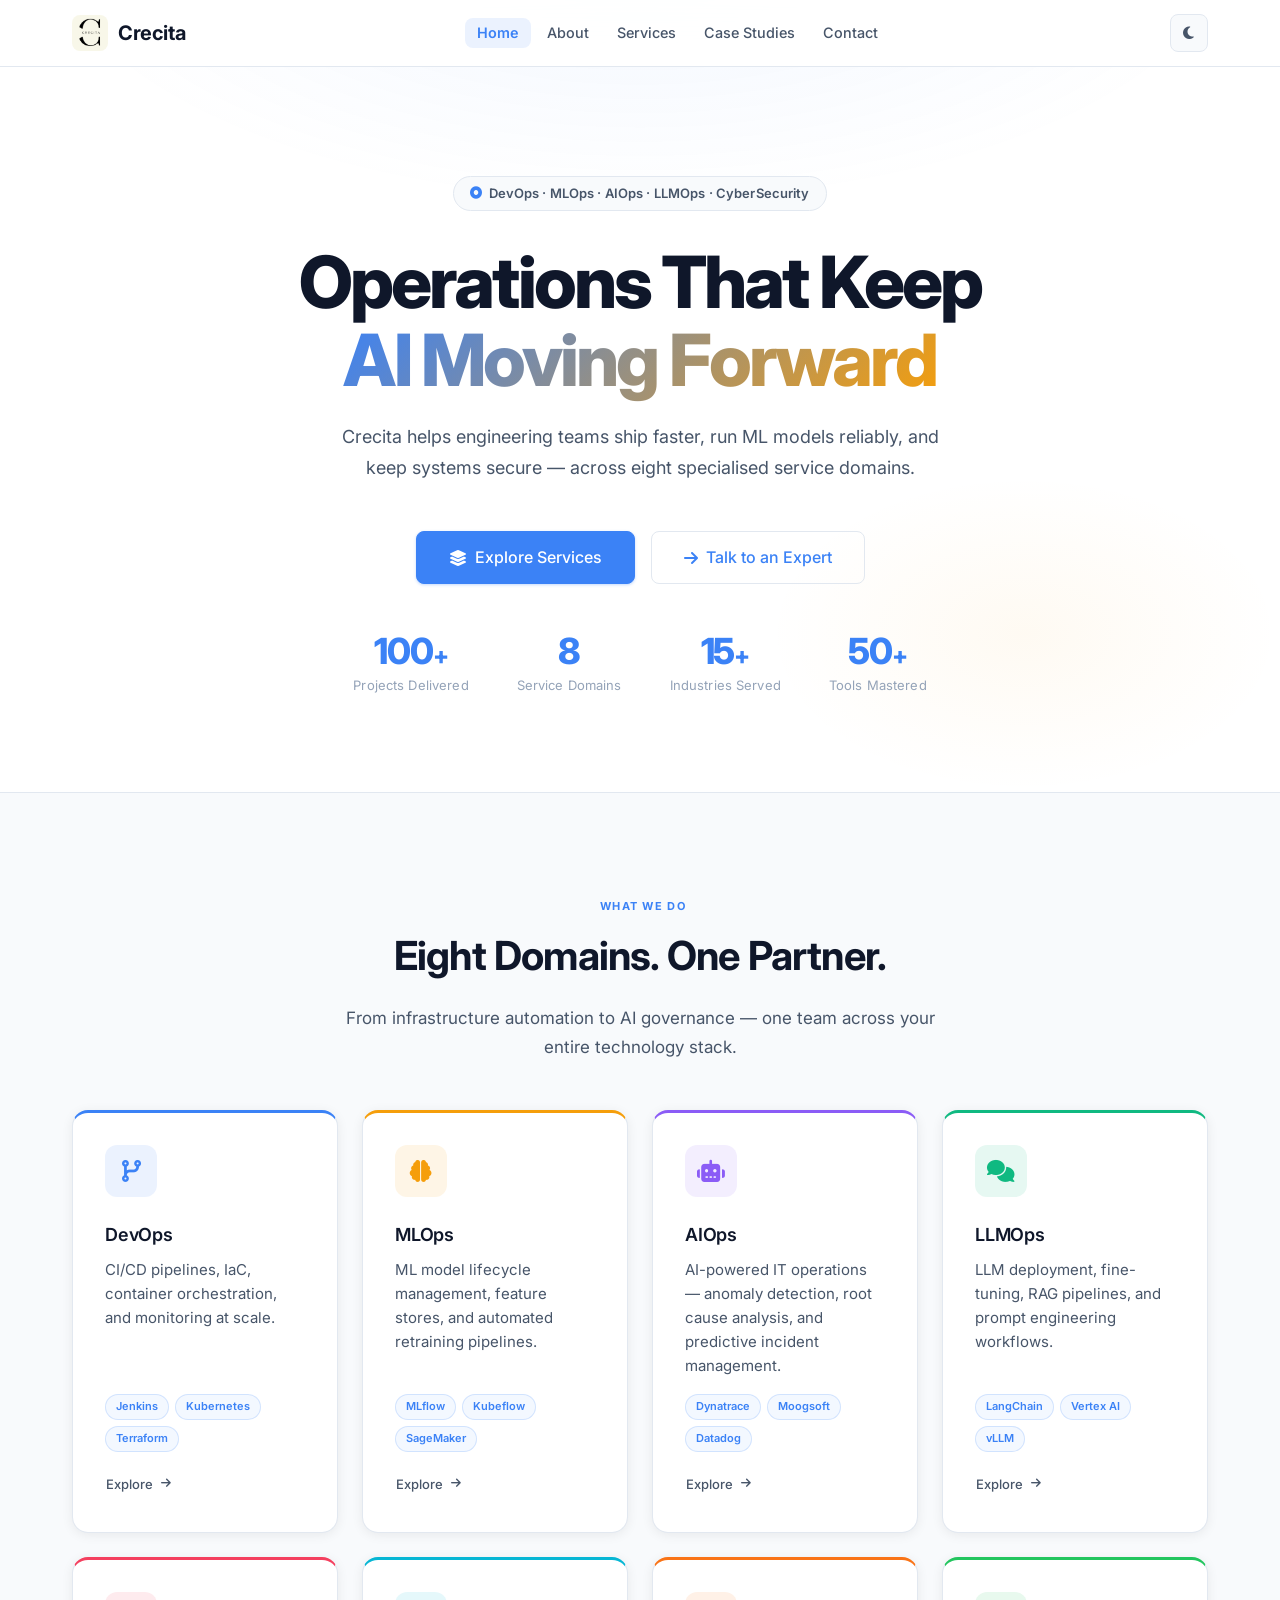
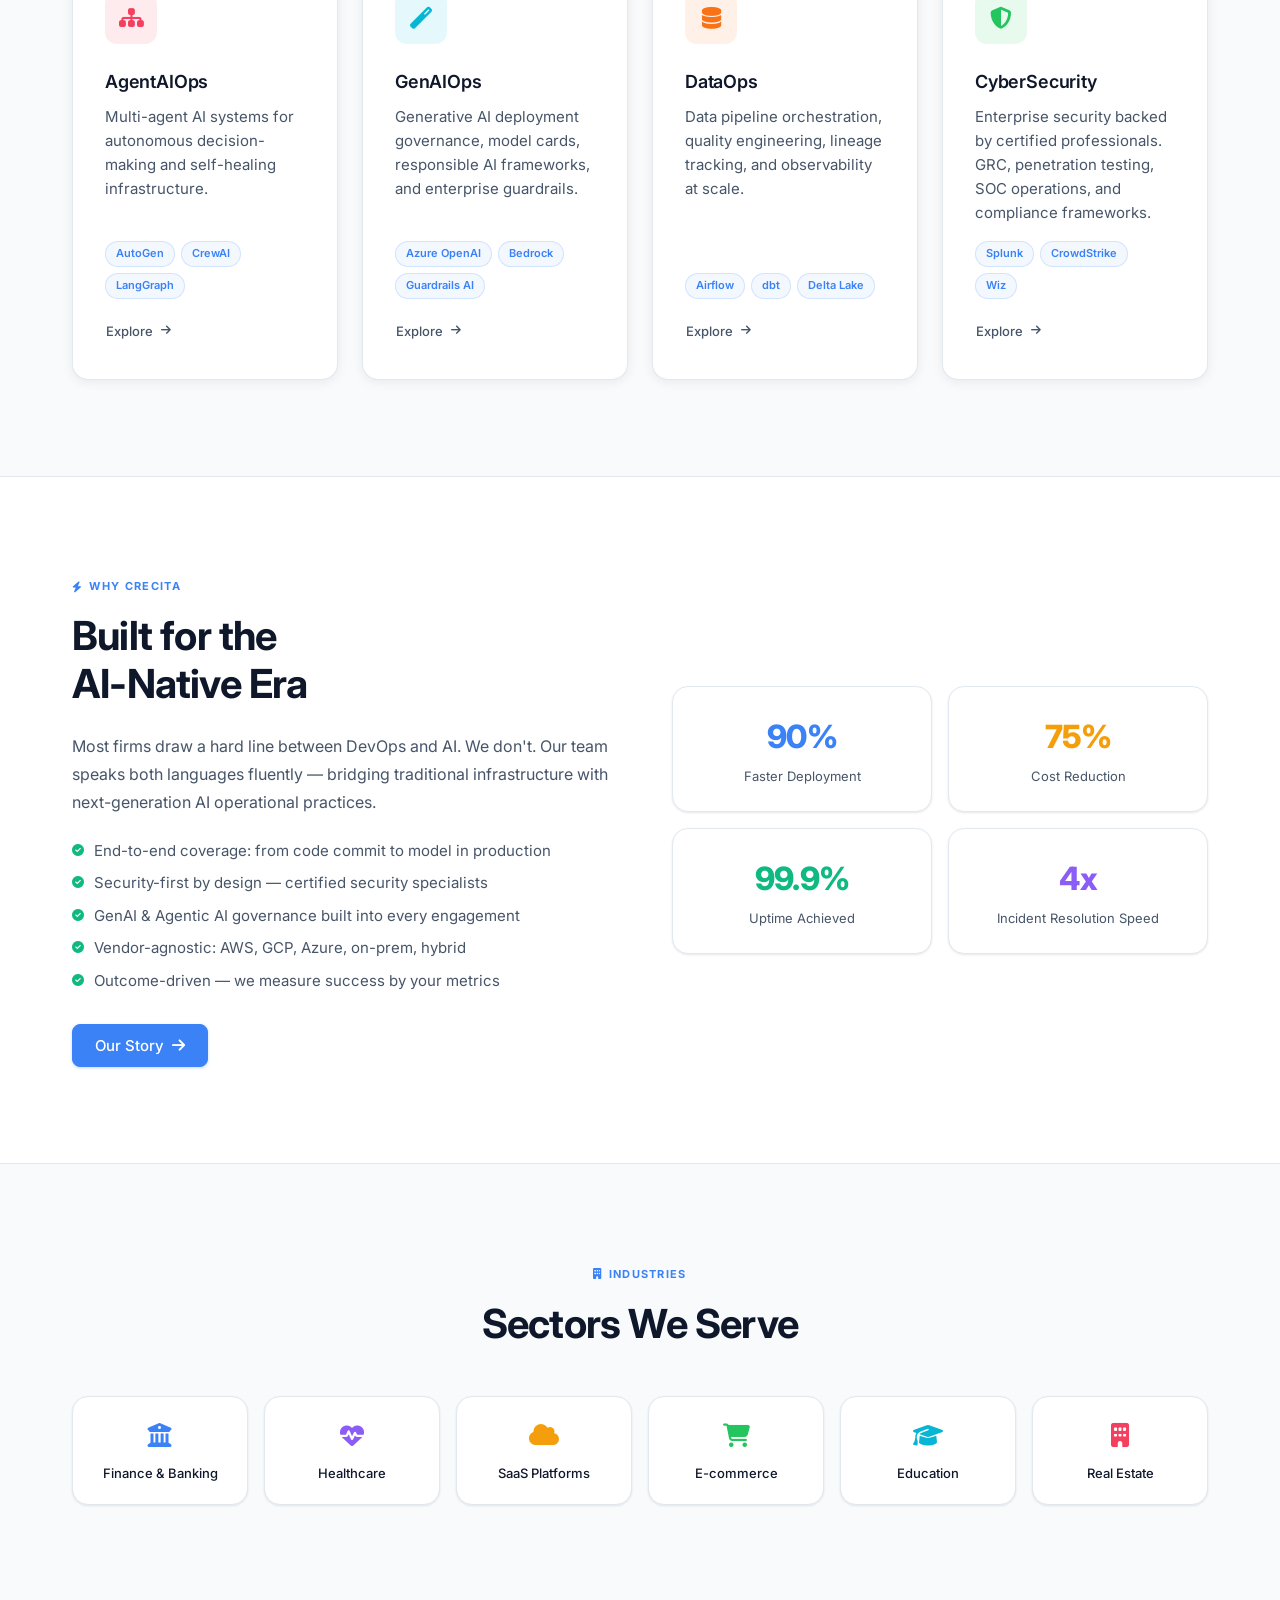
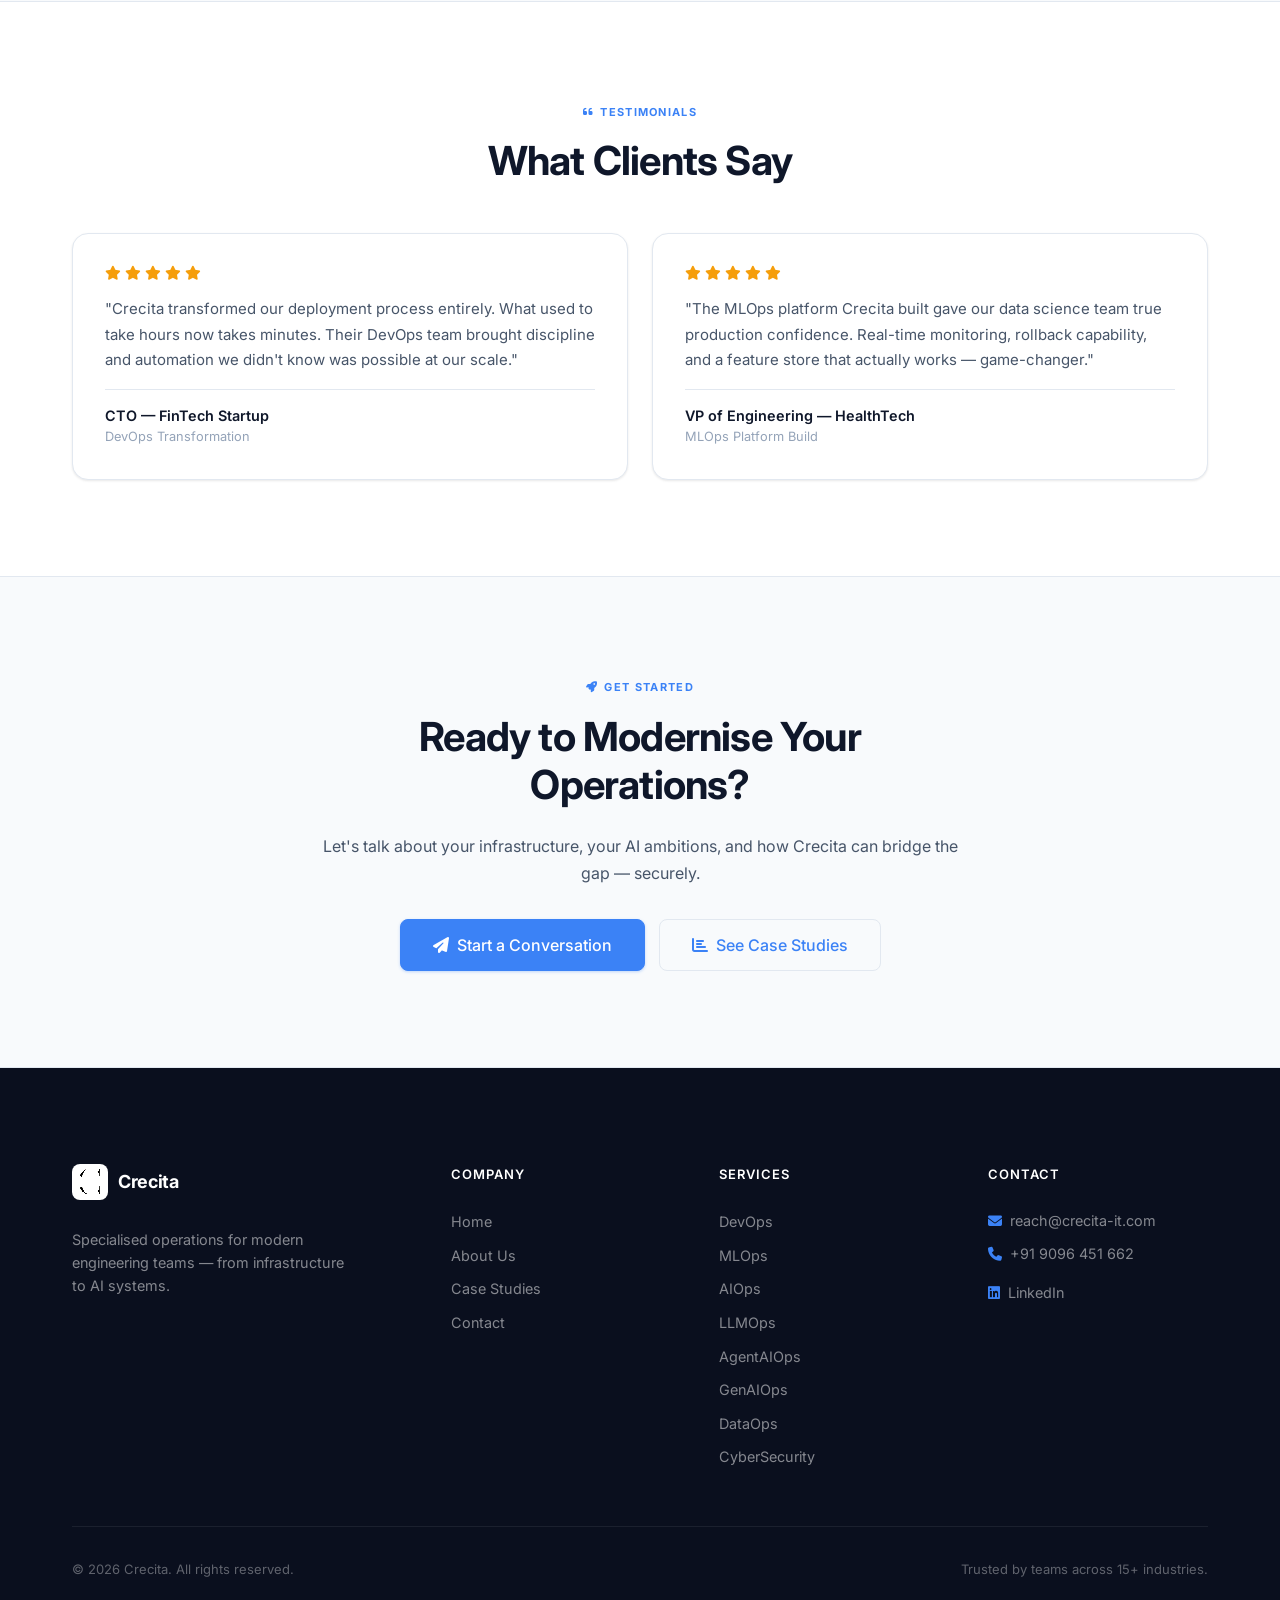
==== commit 4a8330bc: "fix: align hero stats — number and + sign on same baseline - Wrap stat-number + stat-suffix in .stat" ====
--- a/index.html
+++ b/index.html
@@ -61,19 +61,27 @@
                 </div>
                 <div class="hero-stats">
                     <div class="stat">
-                        <span class="stat-number" data-target="100">0</span><span class="stat-suffix">+</span>
+                        <div class="stat-value">
+                            <span class="stat-number" data-target="100">0</span><span class="stat-suffix">+</span>
+                        </div>
                         <div class="stat-label">Projects Delivered</div>
                     </div>
                     <div class="stat">
-                        <span class="stat-number" data-target="8">0</span>
+                        <div class="stat-value">
+                            <span class="stat-number" data-target="8">0</span>
+                        </div>
                         <div class="stat-label">Service Domains</div>
                     </div>
                     <div class="stat">
-                        <span class="stat-number" data-target="15">0</span><span class="stat-suffix">+</span>
+                        <div class="stat-value">
+                            <span class="stat-number" data-target="15">0</span><span class="stat-suffix">+</span>
+                        </div>
                         <div class="stat-label">Industries Served</div>
                     </div>
                     <div class="stat">
-                        <span class="stat-number" data-target="50">0</span><span class="stat-suffix">+</span>
+                        <div class="stat-value">
+                            <span class="stat-number" data-target="50">0</span><span class="stat-suffix">+</span>
+                        </div>
                         <div class="stat-label">Tools Mastered</div>
                     </div>
                 </div>
@@ -92,7 +100,7 @@
                 </p>
             </div>
 
-            <div class="svc-index-grid" style="display: grid; grid-template-columns: repeat(4, 1fr); gap: 1.5rem;">
+            <div class="svc-index-grid r-grid-4" style="display: grid; grid-template-columns: repeat(4, 1fr); gap: 1.5rem;">
 
                 <!-- DevOps -->
                 <div class="service-card animate-on-scroll" style="--svc-color: var(--svc-devops);">
@@ -189,7 +197,7 @@
     <!-- ===== AI-NATIVE SPOTLIGHT ===== -->
     <section class="section">
         <div class="container">
-            <div style="display: grid; grid-template-columns: 1fr 1fr; gap: 4rem; align-items: center;">
+            <div class="r-grid-2" style="display: grid; grid-template-columns: 1fr 1fr; gap: 4rem; align-items: center;">
                 <div class="animate-on-scroll">
                     <span class="section-label"><i class="fas fa-bolt"></i> Why Crecita</span>
                     <h2 class="section-title">Built for the<br>AI-Native Era</h2>
@@ -206,7 +214,7 @@
                     <a href="about.html" class="btn btn-primary">Our Story <i class="fas fa-arrow-right"></i></a>
                 </div>
                 <div class="animate-on-scroll">
-                    <div style="display: grid; grid-template-columns: 1fr 1fr; gap: 1rem;">
+                    <div class="r-grid-2" style="display: grid; grid-template-columns: 1fr 1fr; gap: 1rem;">
                         <div class="card" style="text-align: center; padding: 1.5rem 1rem;">
                             <div style="font-size: 2rem; font-weight: 800; color: var(--primary); letter-spacing: -0.03em;">90%</div>
                             <div style="font-size: 0.8125rem; color: var(--text-secondary); margin-top: 4px;">Faster Deployment</div>
@@ -236,7 +244,7 @@
                 <span class="section-label"><i class="fas fa-building"></i> Industries</span>
                 <h2 class="section-title">Sectors We Serve</h2>
             </div>
-            <div style="display: grid; grid-template-columns: repeat(6, 1fr); gap: 1rem;">
+            <div class="r-grid-6" style="display: grid; grid-template-columns: repeat(6, 1fr); gap: 1rem;">
                 <div class="card animate-on-scroll" style="text-align: center; padding: 1.25rem 0.75rem;">
                     <div style="color: var(--primary); font-size: 1.5rem; margin-bottom: 0.5rem;"><i class="fas fa-university"></i></div>
                     <div style="font-size: 0.8125rem; font-weight: 500; color: var(--text-primary);">Finance &amp; Banking</div>
@@ -272,7 +280,7 @@
                 <span class="section-label"><i class="fas fa-quote-left"></i> Testimonials</span>
                 <h2 class="section-title">What Clients Say</h2>
             </div>
-            <div style="display: grid; grid-template-columns: 1fr 1fr; gap: 1.5rem;">
+            <div class="r-grid-2" style="display: grid; grid-template-columns: 1fr 1fr; gap: 1.5rem;">
                 <div class="card animate-on-scroll" style="display: flex; flex-direction: column; gap: 1rem;">
                     <div style="display: flex; gap: 4px;">
                         <i class="fas fa-star" style="color: var(--accent); font-size: 0.875rem;"></i>
--- a/css/styles.css
+++ b/css/styles.css
@@ -760,8 +760,15 @@
 
 .stat { text-align: center; }
 
+.stat-value {
+    display: flex;
+    align-items: baseline;
+    justify-content: center;
+    line-height: 1.1;
+    margin-bottom: 4px;
+}
+
 .stat-number {
-    display: block;
     font-size: 2.25rem;
     font-weight: 800;
     color: var(--primary);
@@ -769,10 +776,17 @@
     line-height: 1.1;
 }
 
+.stat-suffix {
+    font-size: 1.5rem;
+    font-weight: 800;
+    color: var(--primary);
+    letter-spacing: -0.02em;
+}
+
 .stat-label {
     color: var(--text-muted);
     font-size: 0.8125rem;
-    margin-top: 4px;
+    margin-top: 0;
     letter-spacing: 0.01em;
 }
 
@@ -877,11 +891,25 @@
 }
 
 /* ===============================================
+   GLOBAL MOBILE SAFETY
+   =============================================== */
+html, body {
+    overflow-x: hidden;
+    max-width: 100%;
+}
+* { box-sizing: border-box; }
+
+/* ===============================================
    RESPONSIVE — LARGE TABLET  (≤1200px)
    =============================================== */
 @media (max-width: 1200px) {
     /* Service cards index: 4 col → 2 col */
     .svc-index-grid { grid-template-columns: repeat(2, 1fr) !important; }
+
+    /* r-grid utility: tablet overrides */
+    .r-grid-4 { grid-template-columns: repeat(2, 1fr) !important; gap: 1.25rem !important; }
+    .r-grid-3 { grid-template-columns: repeat(2, 1fr) !important; }
+    .r-grid-6 { grid-template-columns: repeat(3, 1fr) !important; gap: 1rem !important; }
 }
 
 /* ===============================================
@@ -891,6 +919,10 @@
     .grid-4 { grid-template-columns: repeat(2, 1fr); }
     .grid-7 { grid-template-columns: repeat(3, 1fr); }
     .footer-content { grid-template-columns: 1fr 1fr; }
+
+    /* r-grid utility: 1024px */
+    .r-grid-4 { grid-template-columns: repeat(2, 1fr) !important; }
+    .r-grid-3 { grid-template-columns: repeat(2, 1fr) !important; }
 
     /* 4-col inline grids → 2 cols */
     div[style*="grid-template-columns: repeat(4, 1fr)"] {
@@ -904,7 +936,6 @@
     /* svc-card-wrap: reduce padding on tablet */
     .svc-card-wrap { padding: 2rem !important; gap: 2.5rem !important; }
 
-    /* About numbers: keep 4-col on tablet (they're small cards) */
     .hero-subtitle { max-width: 520px; }
 }
 
@@ -944,7 +975,8 @@
     .hero-buttons { flex-direction: column; align-items: center; }
     .hero-buttons .btn { width: 100%; max-width: 300px; justify-content: center; }
     .hero-stats   { gap: 1.5rem; flex-wrap: wrap; justify-content: center; }
-    .stat-number  { font-size: 1.875rem; }
+    .stat-number  { font-size: 1.75rem; }
+    .stat-suffix  { font-size: 1.25rem; }
 
     /* --- Page headers --- */
     .page-header { padding: 3.5rem 0 2.5rem; }
@@ -989,6 +1021,20 @@
     /* --- Grid utility classes --- */
     .grid-2, .grid-3, .grid-4, .grid-7 { grid-template-columns: 1fr; }
 
+    /* --- r-grid responsive utility classes --- */
+    .r-grid-2 { grid-template-columns: 1fr !important; gap: 2rem !important; }
+    .r-grid-3 { grid-template-columns: repeat(2, 1fr) !important; gap: 1rem !important; }
+    .r-grid-4 { grid-template-columns: repeat(2, 1fr) !important; gap: 1rem !important; }
+    .r-grid-6 { grid-template-columns: repeat(2, 1fr) !important; gap: 0.75rem !important; }
+    /* Form field grids stay compact when stacked */
+    .r-grid-form { gap: 1rem !important; }
+    /* Reset order for alternating case-study/service sections */
+    .r-grid-2 > .animate-on-scroll[style*="order: 2"] { order: 1 !important; }
+    .r-grid-2 > .animate-on-scroll[style*="order: 1"] { order: 2 !important; }
+
+    /* --- Nav: tighter padding on mobile --- */
+    .nav-container { padding: 0.75rem 1rem; }
+
     /* --- Footer --- */
     .footer { padding: 3rem 0 1.5rem; }
     .footer-content { grid-template-columns: 1fr; gap: 2rem; }
@@ -1015,13 +1061,19 @@
     /* Service index cards → 1 col on small phones */
     .svc-index-grid { grid-template-columns: 1fr !important; }
 
-    /* Stats strip → 2×2 grid keeps ok, no change needed */
+    /* r-grid: small phone overrides */
+    .r-grid-4 { grid-template-columns: repeat(2, 1fr) !important; }
+    .r-grid-3 { grid-template-columns: 1fr !important; }
+    .r-grid-6 { grid-template-columns: repeat(2, 1fr) !important; }
 
     /* Tighten card padding */
     .service-card { padding: 1.25rem; }
     .svc-card-wrap { padding: 1.25rem !important; }
+    .card { padding: 1rem; }
 
     /* Prevent text overflow on very small screens */
     .hero-badge span { word-break: break-word; }
     .tech-tag { font-size: 0.6875rem; padding: 3px 8px; }
-}
+    .section-title { font-size: 1.375rem !important; }
+    .btn-large { width: 100%; justify-content: center; max-width: 300px; }
+}
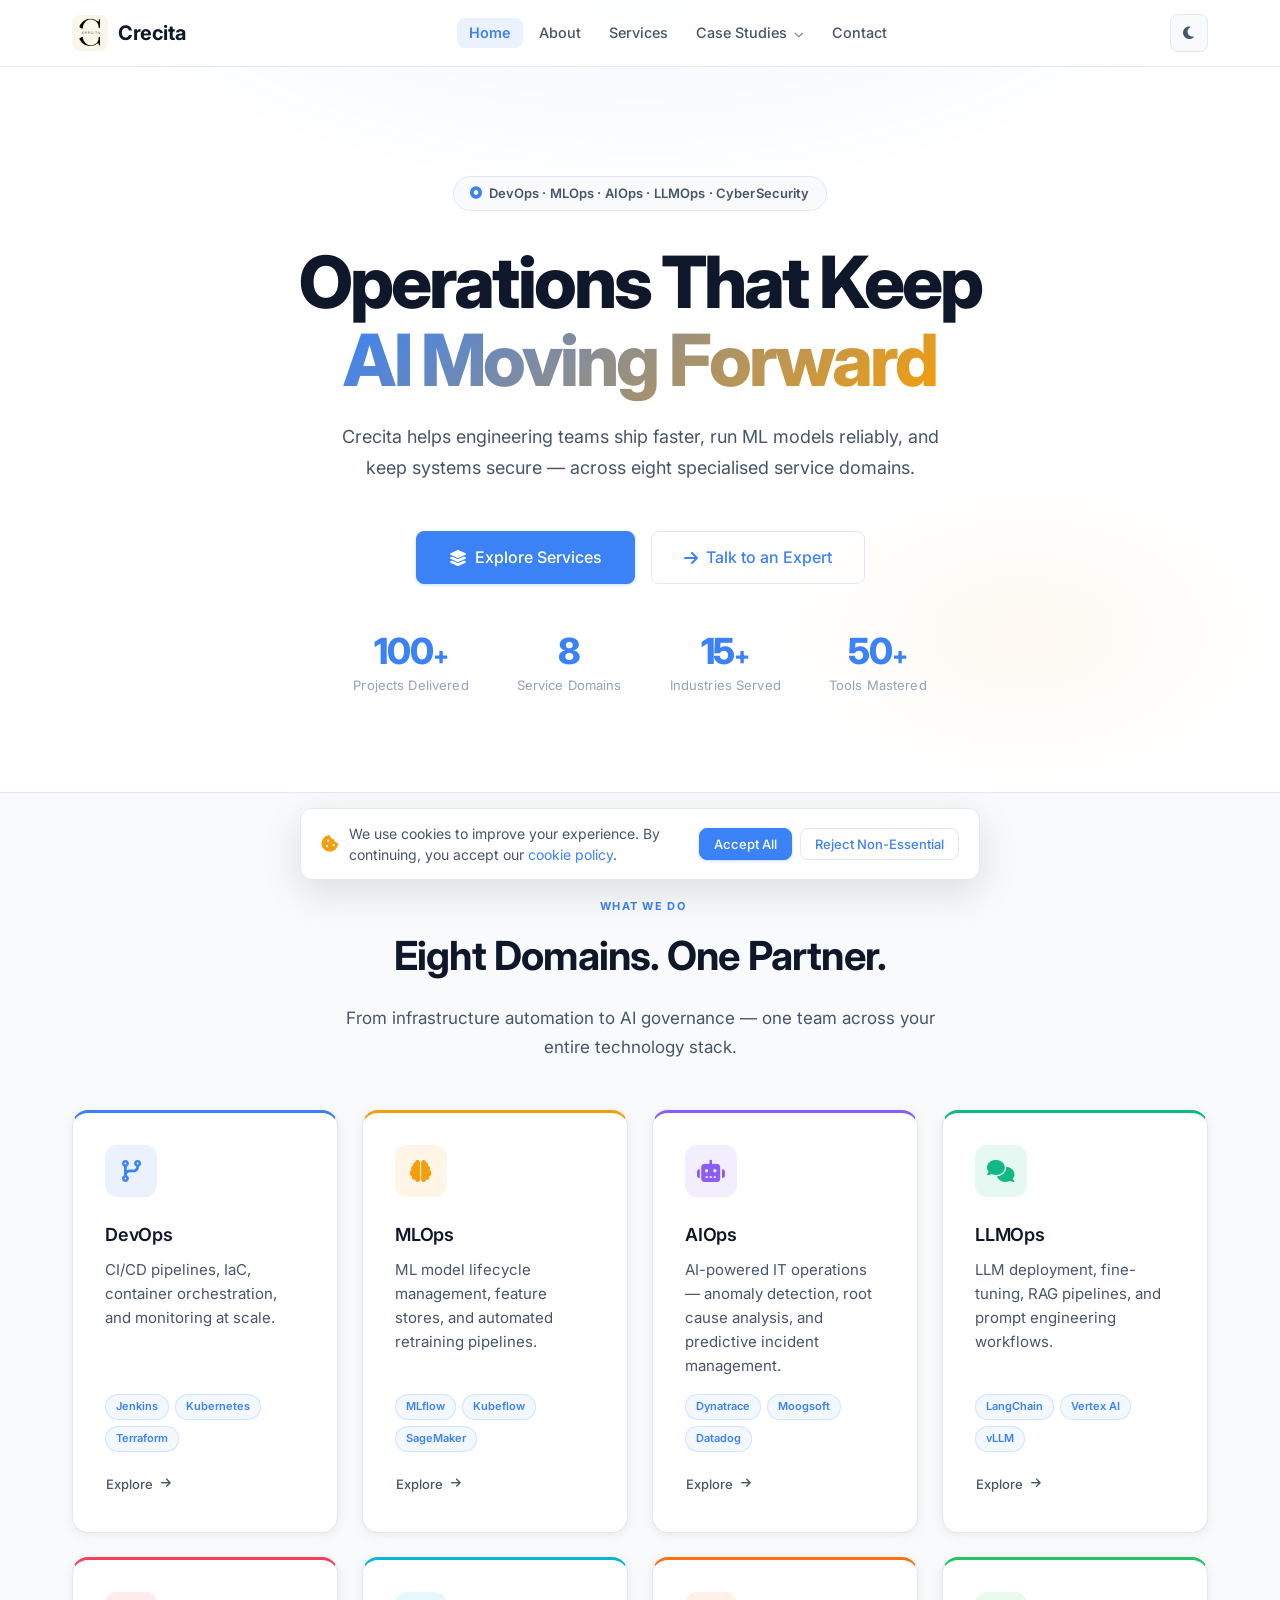
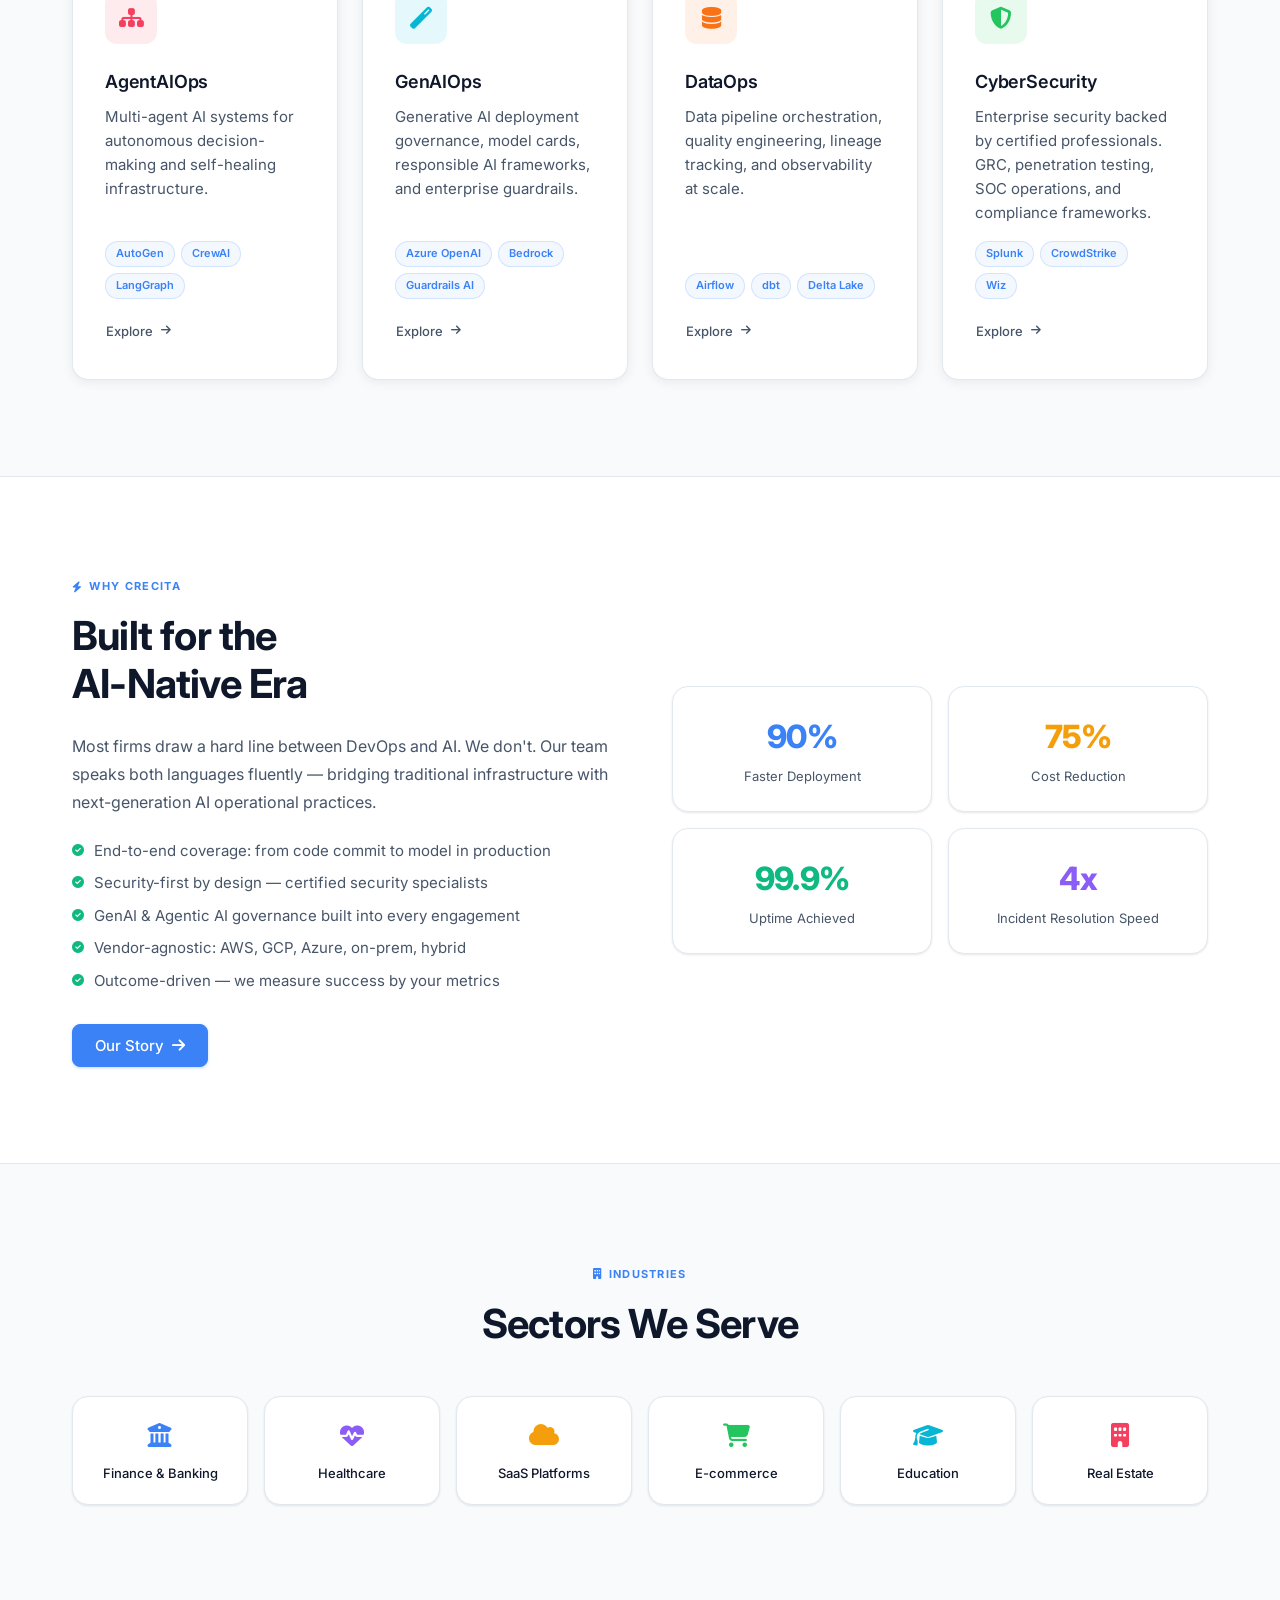
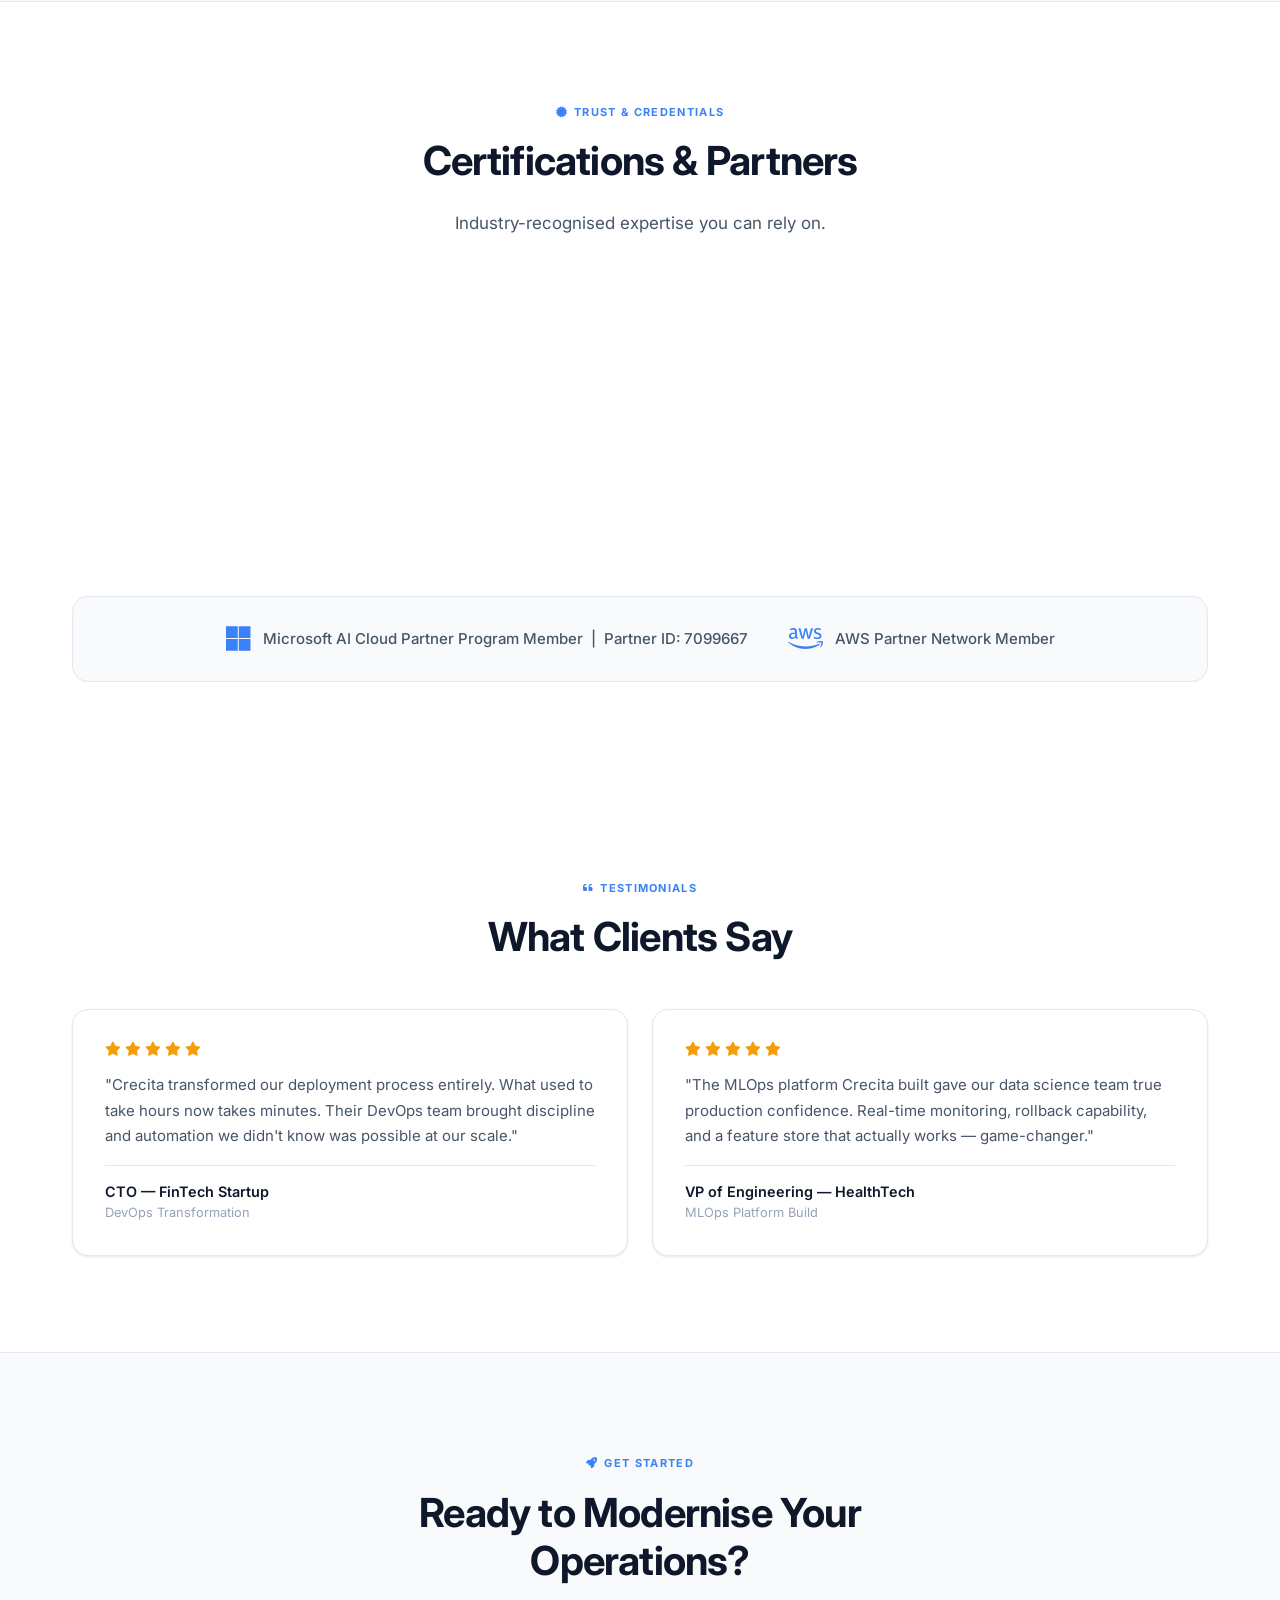
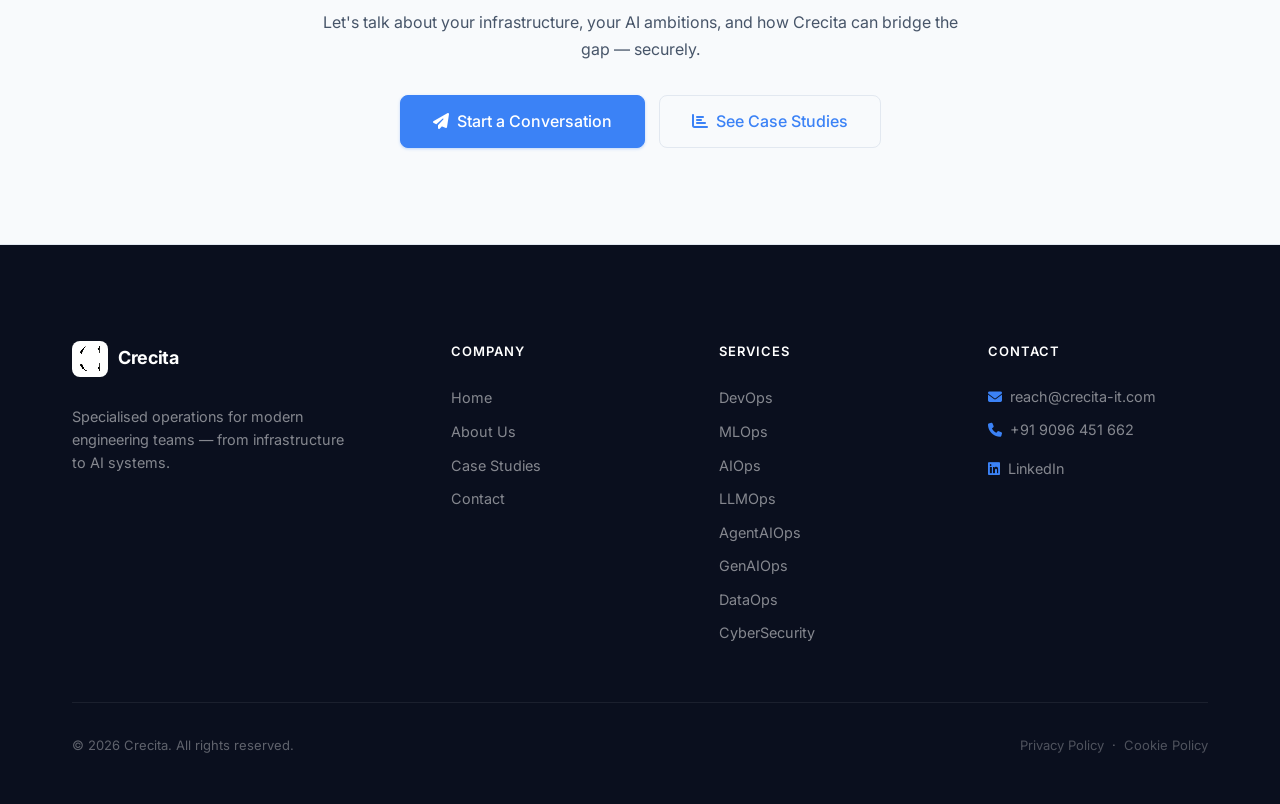
==== commit 69f096d1: "feat: certifications, cookie consent, GDPR, case study landing pages - Add Certifications & Partners" ====
--- a/index.html
+++ b/index.html
@@ -15,6 +15,18 @@
 </head>
 <body>
 
+    <!-- Cookie Banner -->
+    <div id="cookieBanner" class="cookie-banner">
+        <div class="cookie-text">
+            <i class="fas fa-cookie-bite"></i>
+            <p>We use cookies to improve your experience. By continuing, you accept our <a href="privacy.html">cookie policy</a>.</p>
+        </div>
+        <div class="cookie-btns">
+            <button class="btn btn-primary btn-sm" onclick="setCookiePref('all')">Accept All</button>
+            <button class="btn btn-secondary btn-sm" onclick="setCookiePref('essential')">Reject Non-Essential</button>
+        </div>
+    </div>
+
     <!-- Navigation -->
     <nav class="navbar" id="navbar">
         <div class="nav-container">
@@ -26,7 +38,17 @@
                 <li><a href="index.html" class="nav-link active">Home</a></li>
                 <li><a href="about.html" class="nav-link">About</a></li>
                 <li><a href="services.html" class="nav-link">Services</a></li>
-                <li><a href="case-studies.html" class="nav-link">Case Studies</a></li>
+                <li class="nav-dropdown">
+                    <a href="case-studies.html" class="nav-link">Case Studies <i class="fas fa-chevron-down" style="font-size:0.6rem;margin-left:3px;opacity:0.7;"></i></a>
+                    <ul class="dropdown-menu">
+                        <li><a href="case-studies.html">All Case Studies</a></li>
+                        <li><a href="case-studies/fintech-cicd.html">FinTech CI/CD Transformation</a></li>
+                        <li><a href="case-studies/healthcare-mlops.html">Healthcare MLOps Platform</a></li>
+                        <li><a href="case-studies/saas-aiops.html">SaaS AIOps Alert Reduction</a></li>
+                        <li><a href="case-studies/legaltech-llmops.html">LegalTech LLMOps Cost Reduction</a></li>
+                        <li><a href="case-studies/ecommerce-soc2.html">E-commerce SOC 2 Compliance</a></li>
+                    </ul>
+                </li>
                 <li><a href="contact.html" class="nav-link">Contact</a></li>
             </ul>
             <div class="nav-controls">
@@ -273,6 +295,34 @@
         </div>
     </section>
 
+    <!-- ===== CERTIFICATIONS & PARTNERS ===== -->
+    <section class="section">
+        <div class="container">
+            <div class="text-center mb-xl animate-on-scroll">
+                <span class="section-label"><i class="fas fa-certificate"></i> Trust & Credentials</span>
+                <h2 class="section-title">Certifications & Partners</h2>
+                <p class="section-subtitle" style="margin: 0 auto;">Industry-recognised expertise you can rely on.</p>
+            </div>
+            <div class="cert-badges-row animate-on-scroll">
+                <div data-iframe-width="150" data-iframe-height="270" data-share-badge-id="22e8b17e-f759-46a9-a41c-77a123aeaad2" data-share-badge-host="https://www.credly.com"></div>
+                <div data-iframe-width="150" data-iframe-height="270" data-share-badge-id="16f19ee8-725c-4b36-9df9-a9cfceda6adf" data-share-badge-host="https://www.credly.com"></div>
+                <div data-iframe-width="150" data-iframe-height="270" data-share-badge-id="01b52b0d-c0fc-46f1-91db-a2e851aa6cfd" data-share-badge-host="https://www.credly.com"></div>
+                <div data-iframe-width="150" data-iframe-height="270" data-share-badge-id="9f398e1b-fe26-4043-954e-32421f729940" data-share-badge-host="https://www.credly.com"></div>
+                <div data-iframe-width="150" data-iframe-height="270" data-share-badge-id="f2314822-b40e-4b27-bd9b-766f6761ed4f" data-share-badge-host="https://www.credly.com"></div>
+            </div>
+            <div class="partners-strip animate-on-scroll">
+                <div class="partner-item">
+                    <i class="fab fa-microsoft"></i>
+                    <span>Microsoft AI Cloud Partner Program Member &nbsp;|&nbsp; Partner ID: 7099667</span>
+                </div>
+                <div class="partner-item">
+                    <i class="fab fa-aws"></i>
+                    <span>AWS Partner Network Member</span>
+                </div>
+            </div>
+        </div>
+    </section>
+
     <!-- ===== TESTIMONIALS ===== -->
     <section class="section">
         <div class="container">
@@ -376,12 +426,26 @@
             </div>
             <div class="footer-bottom">
                 <p>&copy; 2026 Crecita. All rights reserved.</p>
-                <p>Trusted by teams across 15+ industries.</p>
+                <p><a href="privacy.html" style="color:inherit;text-decoration:none;opacity:0.8;">Privacy Policy</a> &nbsp;·&nbsp; <a href="privacy.html#cookies" style="color:inherit;text-decoration:none;opacity:0.8;">Cookie Policy</a></p>
             </div>
         </div>
     </footer>
 
     <script src="js/app.js"></script>
+    <script>
+        (function(){
+            if(!localStorage.getItem('cookiePref')){
+                var b=document.getElementById('cookieBanner');
+                if(b) b.style.display='flex';
+            }
+        })();
+        function setCookiePref(pref){
+            localStorage.setItem('cookiePref',pref);
+            var b=document.getElementById('cookieBanner');
+            if(b) b.style.display='none';
+        }
+    </script>
+    <script type="text/javascript" async src="//cdn.credly.com/assets/utilities/embed.js"></script>
     <script>
         // Counter animation for hero stats
         const statsObserver = new IntersectionObserver((entries) => {
--- a/css/styles.css
+++ b/css/styles.css
@@ -629,6 +629,175 @@
     background: var(--text-primary);
     transition: var(--transition);
     border-radius: 2px;
+}
+
+/* ===============================================
+   NAV DROPDOWN
+   =============================================== */
+.nav-dropdown {
+    position: relative;
+}
+
+.nav-dropdown .dropdown-menu {
+    display: none;
+    position: absolute;
+    top: calc(100% + 6px);
+    left: 50%;
+    transform: translateX(-50%);
+    background: var(--bg-primary);
+    border: 1px solid var(--border);
+    border-radius: var(--radius-lg);
+    box-shadow: var(--shadow-lg);
+    list-style: none;
+    padding: 0.5rem;
+    min-width: 220px;
+    z-index: 1100;
+    opacity: 0;
+    pointer-events: none;
+    transition: opacity 0.18s ease, transform 0.18s ease;
+    transform: translateX(-50%) translateY(-4px);
+}
+
+.nav-dropdown:hover .dropdown-menu,
+.nav-dropdown:focus-within .dropdown-menu {
+    display: block;
+    opacity: 1;
+    pointer-events: auto;
+    transform: translateX(-50%) translateY(0);
+}
+
+.nav-dropdown .dropdown-menu li a {
+    display: block;
+    padding: 0.45rem 0.875rem;
+    text-decoration: none;
+    color: var(--text-secondary);
+    font-size: 0.875rem;
+    font-weight: 500;
+    border-radius: var(--radius-md);
+    transition: var(--transition-fast);
+    white-space: nowrap;
+}
+
+.nav-dropdown .dropdown-menu li a:hover {
+    color: var(--primary);
+    background: var(--primary-light);
+}
+
+[data-theme="dark"] .nav-dropdown .dropdown-menu {
+    background: var(--bg-secondary);
+}
+
+/* ===============================================
+   COOKIE BANNER
+   =============================================== */
+.cookie-banner {
+    display: none;
+    position: fixed;
+    bottom: 1.25rem;
+    left: 50%;
+    transform: translateX(-50%);
+    background: var(--bg-primary);
+    border: 1px solid var(--border);
+    border-radius: var(--radius-lg);
+    box-shadow: var(--shadow-lg);
+    padding: 0.875rem 1.25rem;
+    align-items: center;
+    gap: 1.25rem;
+    z-index: 1200;
+    max-width: 680px;
+    width: calc(100% - 2rem);
+    flex-wrap: wrap;
+}
+
+.cookie-text {
+    display: flex;
+    align-items: center;
+    gap: 0.625rem;
+    flex: 1;
+    min-width: 200px;
+}
+
+.cookie-text i {
+    color: var(--accent);
+    font-size: 1.1rem;
+    flex-shrink: 0;
+}
+
+.cookie-text p {
+    font-size: 0.875rem;
+    color: var(--text-secondary);
+    line-height: 1.5;
+    margin: 0;
+}
+
+.cookie-text p a {
+    color: var(--primary);
+    text-decoration: none;
+}
+
+.cookie-text p a:hover {
+    text-decoration: underline;
+}
+
+.cookie-btns {
+    display: flex;
+    gap: 0.5rem;
+    flex-shrink: 0;
+}
+
+[data-theme="dark"] .cookie-banner {
+    background: var(--bg-secondary);
+}
+
+/* ===============================================
+   CERTIFICATIONS & PARTNERS SECTION
+   =============================================== */
+.cert-badges-row {
+    display: flex;
+    flex-wrap: wrap;
+    justify-content: center;
+    align-items: flex-start;
+    gap: 2rem;
+    margin-bottom: 2.5rem;
+}
+
+.cert-badges-row > div {
+    flex: 0 0 auto;
+    min-height: 270px;
+}
+
+.partners-strip {
+    display: flex;
+    flex-wrap: wrap;
+    justify-content: center;
+    align-items: center;
+    gap: 2.5rem;
+    padding: 1.75rem 2rem;
+    background: var(--bg-secondary);
+    border-radius: var(--radius-xl);
+    border: 1px solid var(--border);
+}
+
+.partner-item {
+    display: flex;
+    align-items: center;
+    gap: 0.75rem;
+    font-size: 0.9375rem;
+    font-weight: 500;
+    color: var(--text-secondary);
+    white-space: nowrap;
+}
+
+.partner-item i {
+    font-size: 1.75rem;
+    color: var(--primary);
+    flex-shrink: 0;
+}
+
+@media (max-width: 768px) {
+    .cert-badges-row { gap: 1.25rem; }
+    .partners-strip  { flex-direction: column; align-items: center; text-align: center; gap: 1.25rem; padding: 1.5rem; }
+    .partner-item    { white-space: normal; text-align: center; }
 }
 
 /* ===============================================
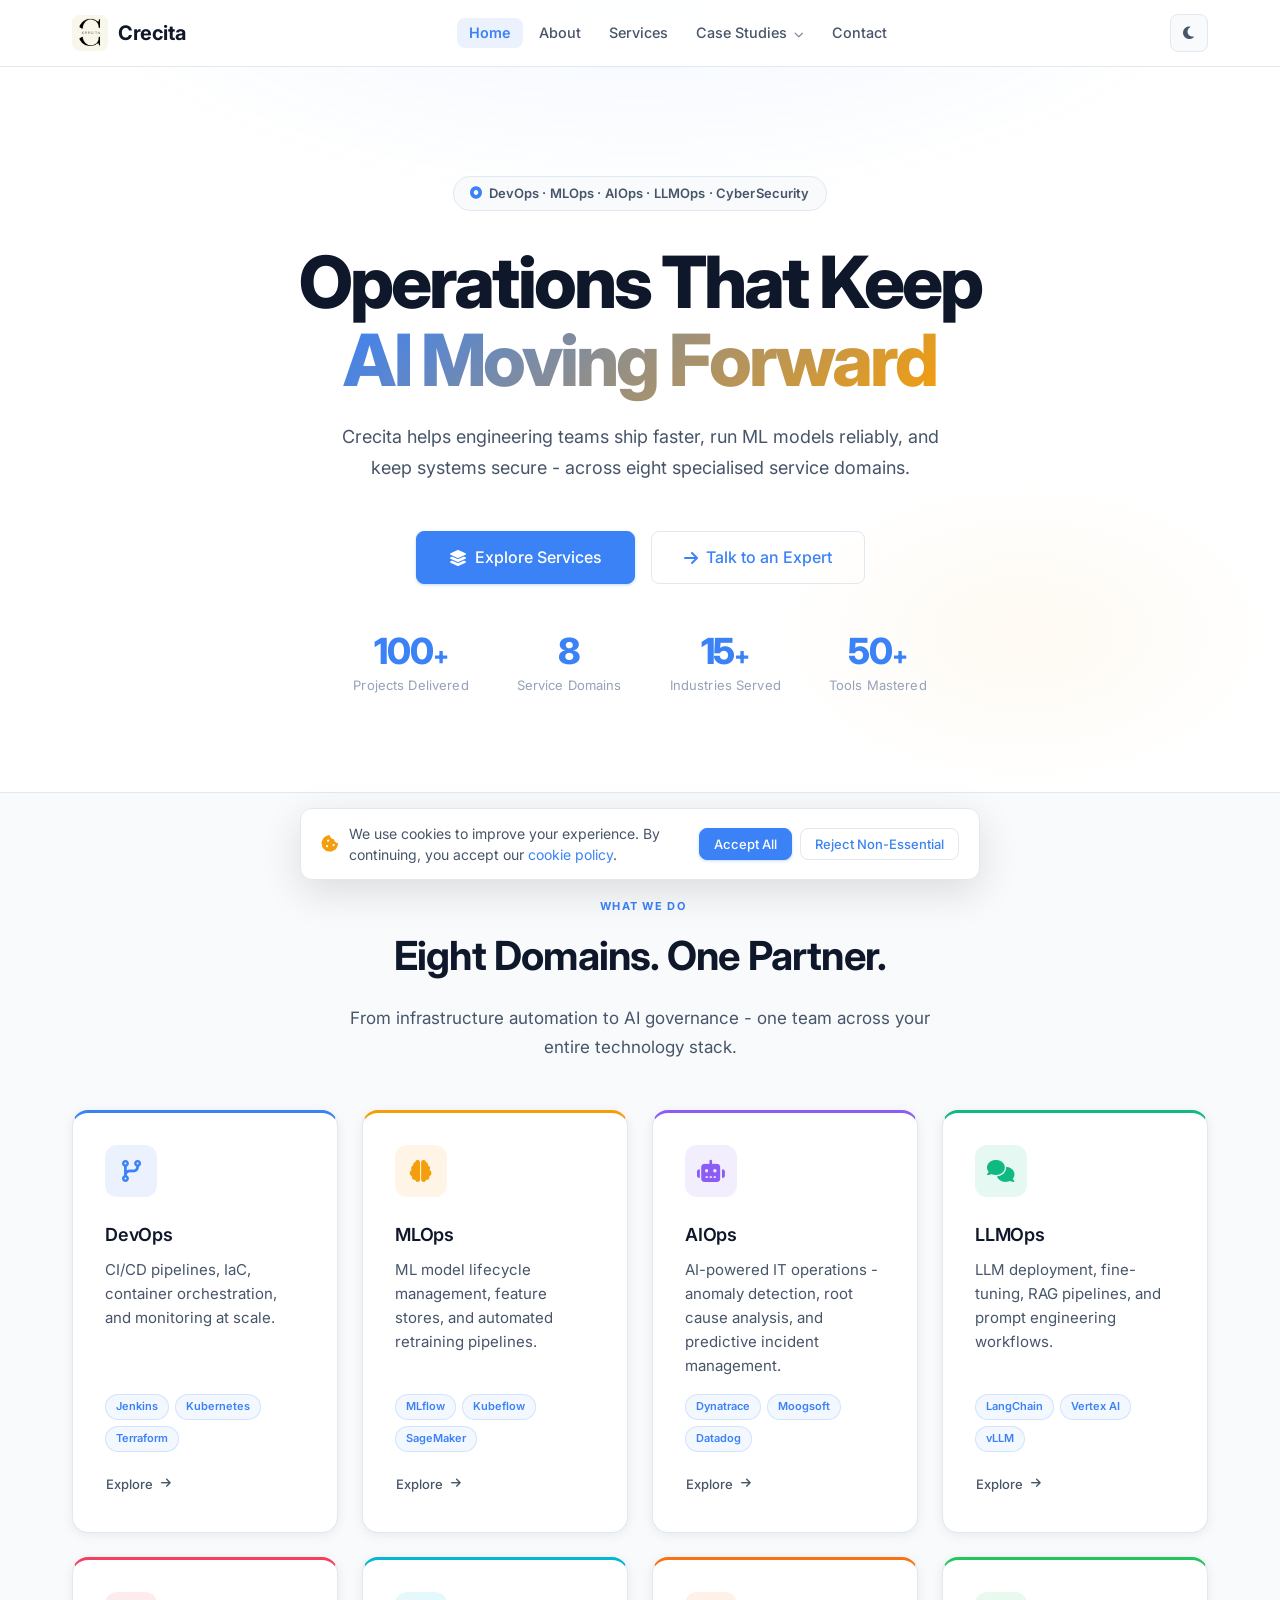
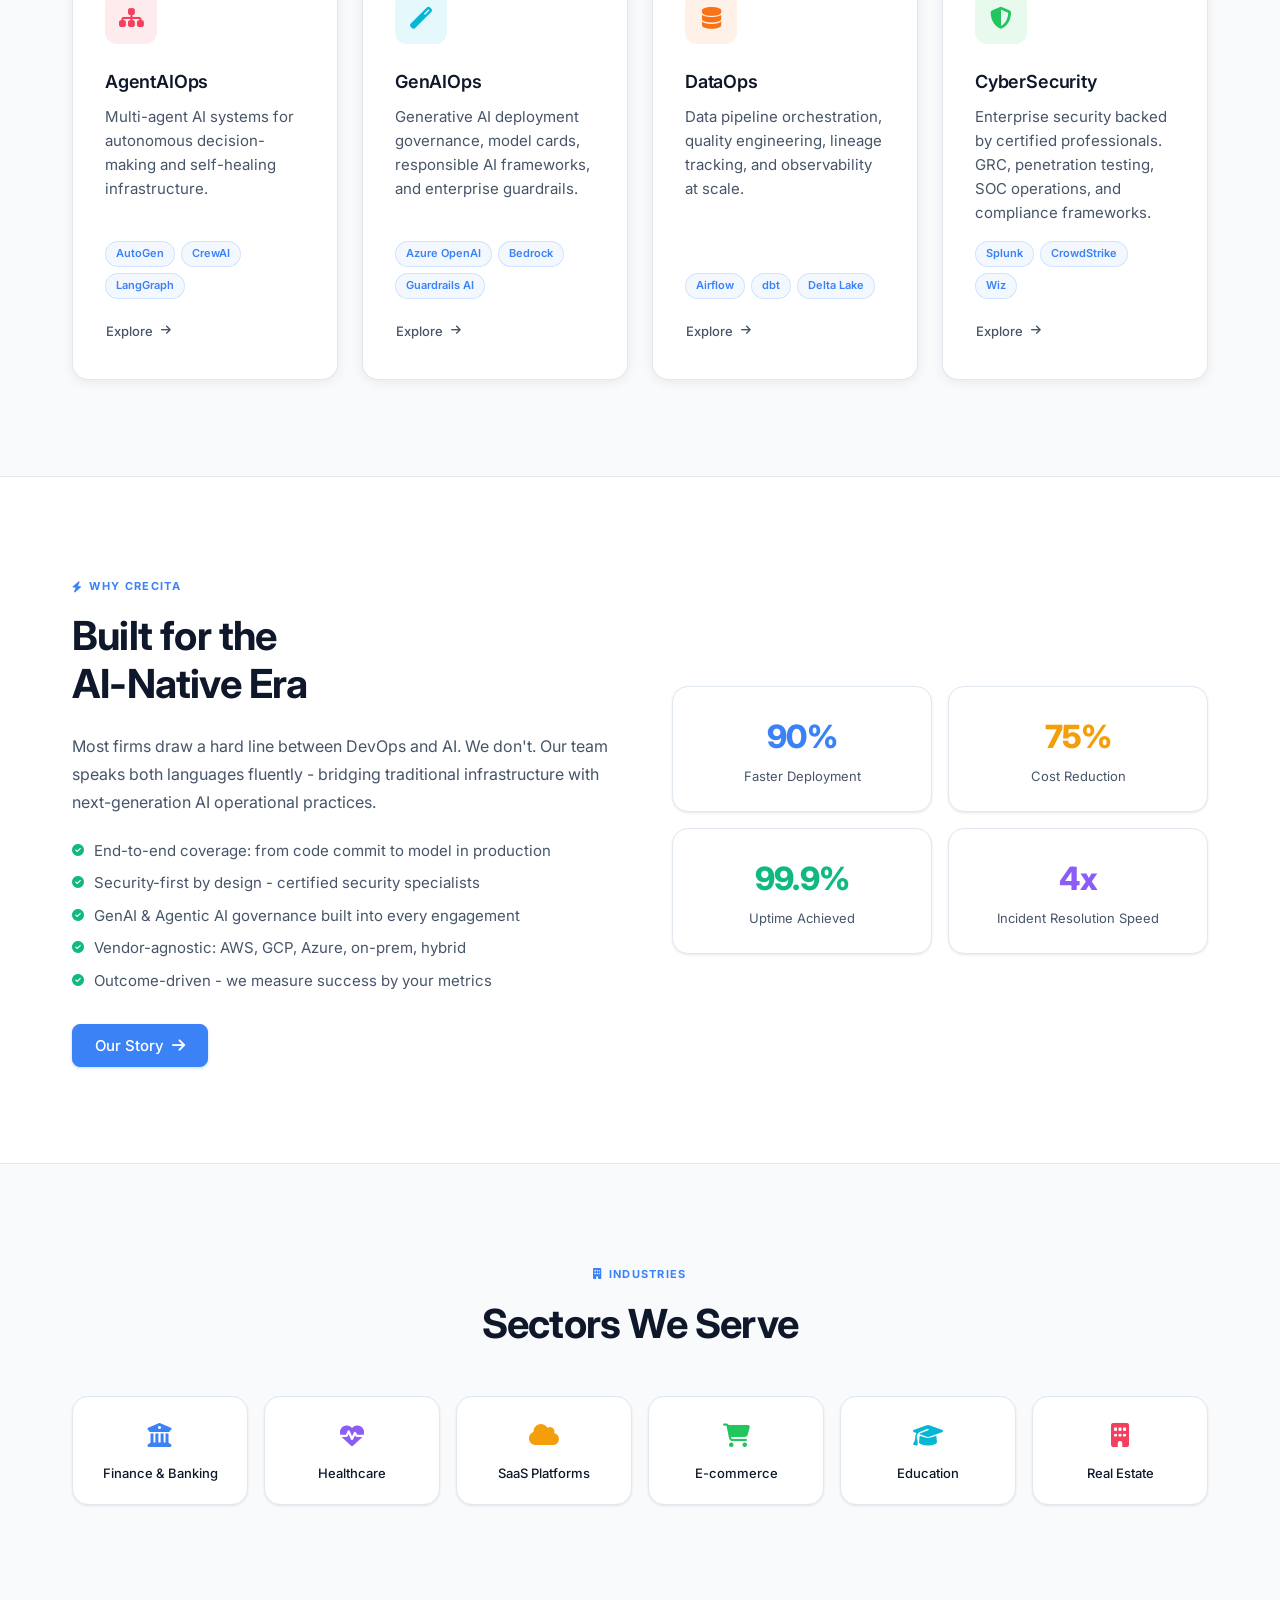
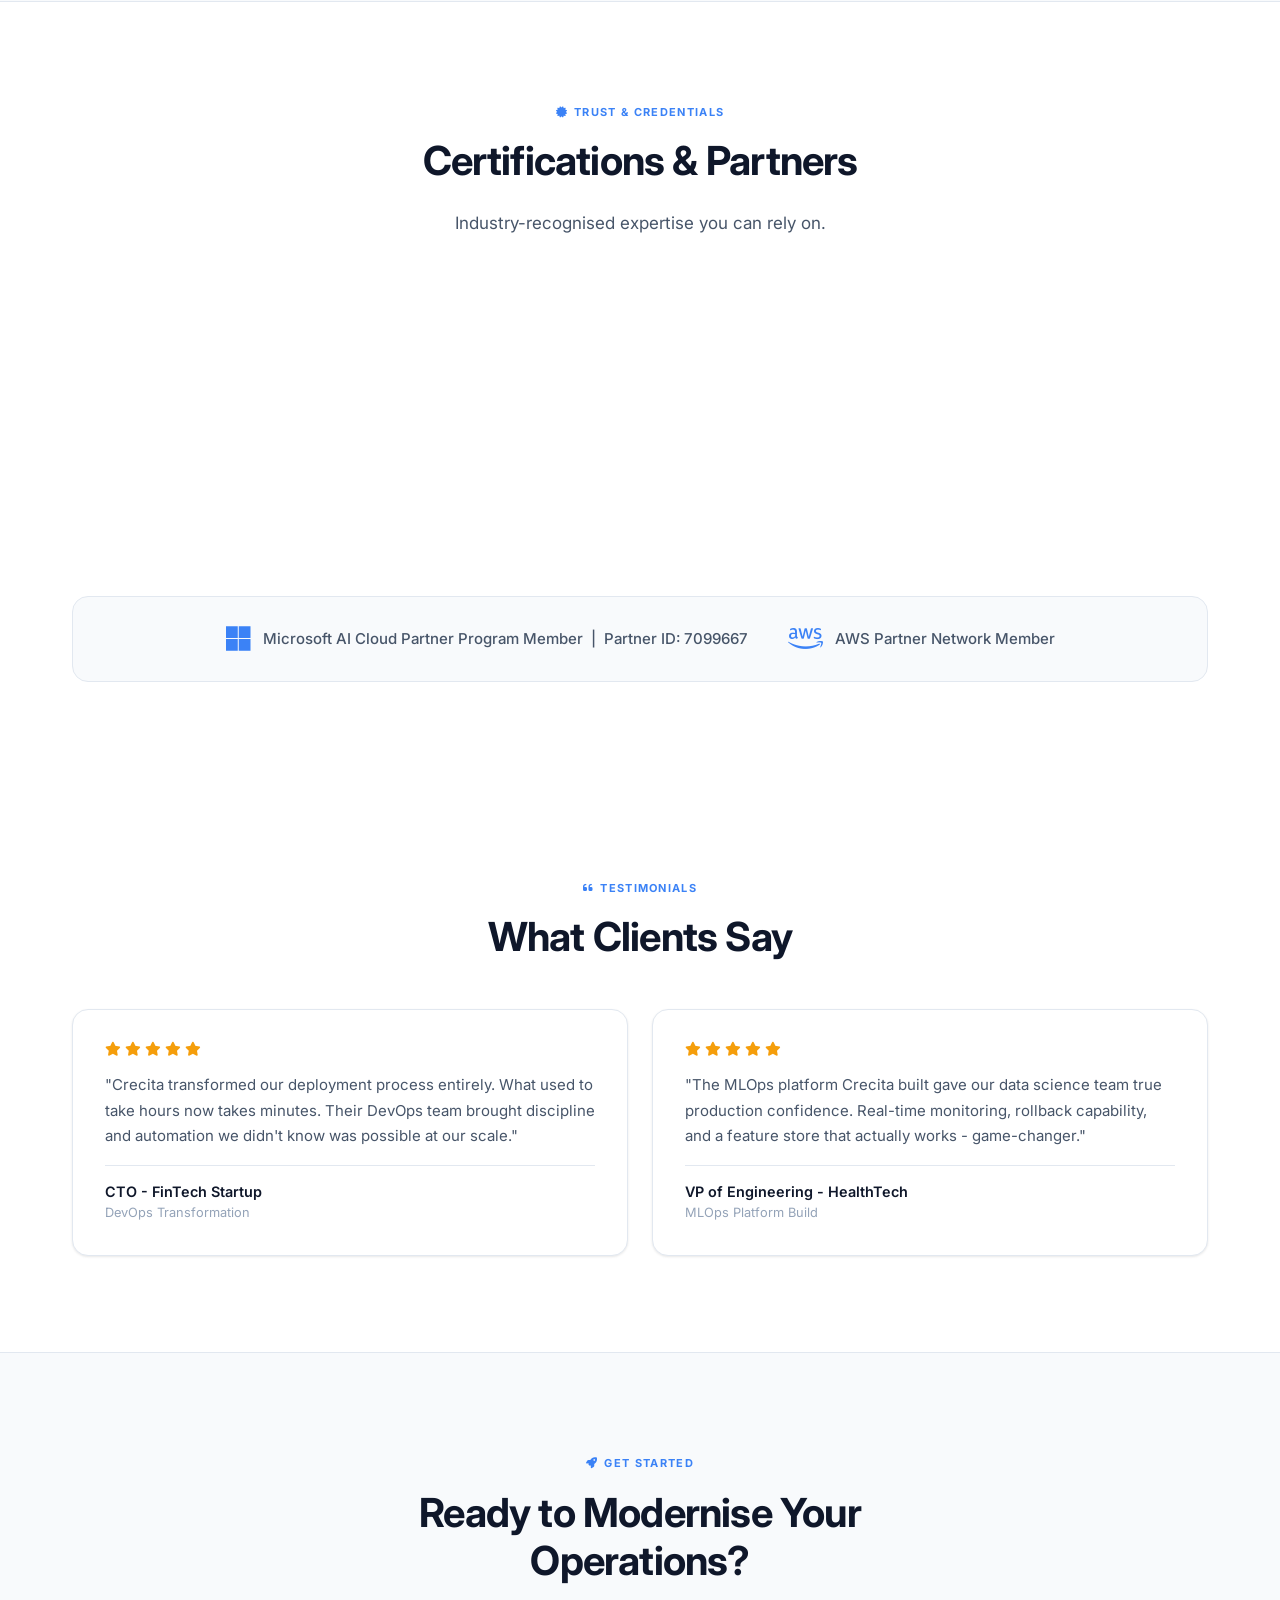
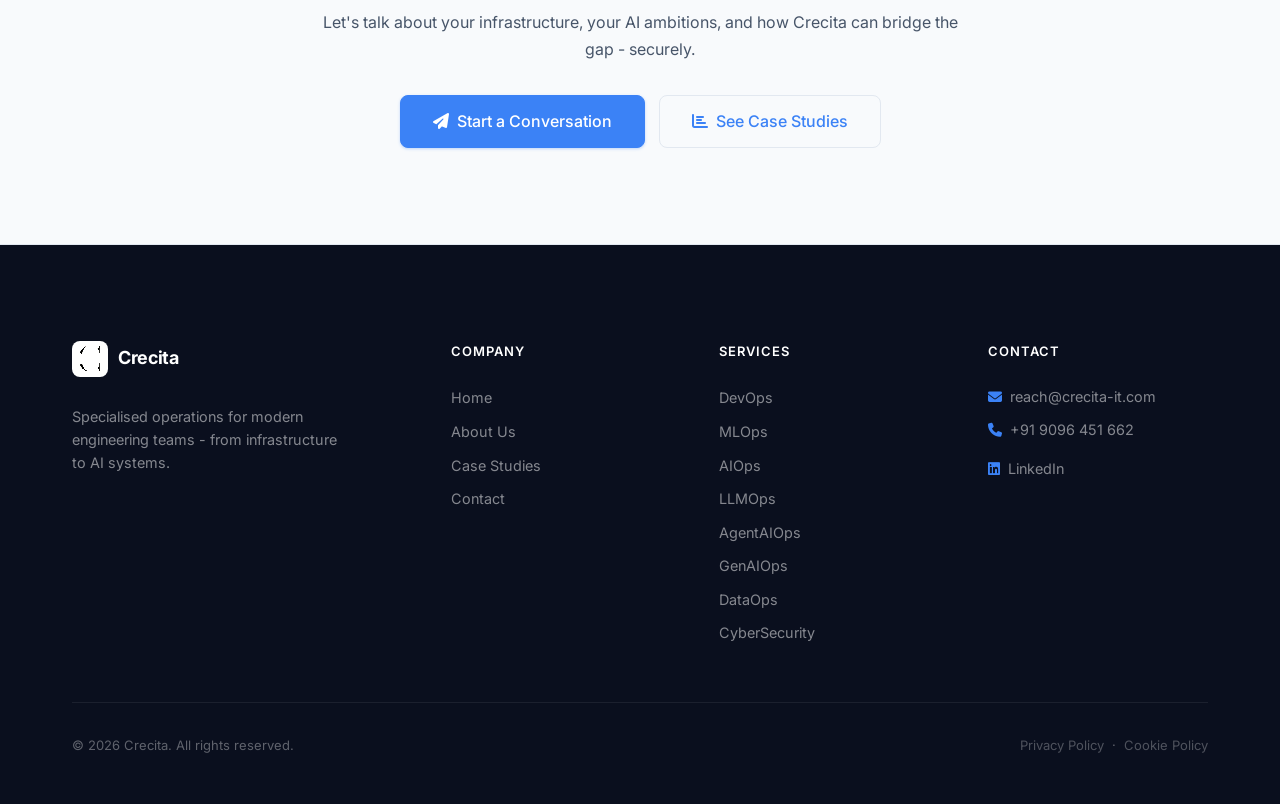
==== commit 62409b70: "fix: replace all em dashes with keyboard hyphens for natural copy Em dashes signal AI-generated cont" ====
--- a/index.html
+++ b/index.html
@@ -3,10 +3,10 @@
 <head>
     <meta charset="UTF-8">
     <meta name="viewport" content="width=device-width, initial-scale=1.0">
-    <meta name="description" content="Crecita — Expert DevOps, MLOps, AIOps, LLMOps, AgentAIOps, GenAIOps & Cybersecurity solutions. Transform your business with AI-native operations.">
+    <meta name="description" content="Crecita - Expert DevOps, MLOps, AIOps, LLMOps, AgentAIOps, GenAIOps & Cybersecurity solutions. Transform your business with AI-native operations.">
     <meta name="keywords" content="DevOps, MLOps, AIOps, LLMOps, AgentAIOps, GenAIOps, Cybersecurity, AI Operations">
     <meta name="author" content="Crecita">
-    <title>Crecita — AI-Native Operations & Cybersecurity</title>
+    <title>Crecita - AI-Native Operations & Cybersecurity</title>
     <link rel="preconnect" href="https://fonts.googleapis.com">
     <link rel="preconnect" href="https://fonts.gstatic.com" crossorigin>
     <link href="https://fonts.googleapis.com/css2?family=Inter:wght@400;500;600;700;800&family=Poppins:wght@400;500;600;700&display=swap" rel="stylesheet">
@@ -71,7 +71,7 @@
                     <span class="gradient-text">AI Moving Forward</span>
                 </h1>
                 <p class="hero-subtitle">
-                    Crecita helps engineering teams ship faster, run ML models reliably, and keep systems secure — across eight specialised service domains.
+                    Crecita helps engineering teams ship faster, run ML models reliably, and keep systems secure - across eight specialised service domains.
                 </p>
                 <div class="hero-buttons">
                     <a href="services.html" class="btn btn-primary btn-large">
@@ -118,7 +118,7 @@
                 <span class="section-label"><i class="fas fa-grid-2"></i> What We Do</span>
                 <h2 class="section-title">Eight Domains. One Partner.</h2>
                 <p class="section-subtitle" style="margin: 0 auto;">
-                    From infrastructure automation to AI governance — one team across your entire technology stack.
+                    From infrastructure automation to AI governance - one team across your entire technology stack.
                 </p>
             </div>
 
@@ -150,7 +150,7 @@
                 <div class="service-card animate-on-scroll" style="--svc-color: var(--svc-aiops);">
                     <div class="icon-wrap icon-violet mb-md"><i class="fas fa-robot"></i></div>
                     <h3 class="card-title">AIOps</h3>
-                    <p class="card-description" style="flex: 1;">AI-powered IT operations — anomaly detection, root cause analysis, and predictive incident management.</p>
+                    <p class="card-description" style="flex: 1;">AI-powered IT operations - anomaly detection, root cause analysis, and predictive incident management.</p>
                     <div style="display: flex; flex-wrap: wrap; gap: 6px; margin: 1rem 0;">
                         <span class="tech-tag">Dynatrace</span><span class="tech-tag">Moogsoft</span><span class="tech-tag">Datadog</span>
                     </div>
@@ -224,14 +224,14 @@
                     <span class="section-label"><i class="fas fa-bolt"></i> Why Crecita</span>
                     <h2 class="section-title">Built for the<br>AI-Native Era</h2>
                     <p style="color: var(--text-secondary); font-size: 1rem; line-height: 1.75; margin-bottom: 1.5rem;">
-                        Most firms draw a hard line between DevOps and AI. We don't. Our team speaks both languages fluently — bridging traditional infrastructure with next-generation AI operational practices.
+                        Most firms draw a hard line between DevOps and AI. We don't. Our team speaks both languages fluently - bridging traditional infrastructure with next-generation AI operational practices.
                     </p>
                     <ul class="feature-list mb-lg">
                         <li><i class="fas fa-check-circle"></i> End-to-end coverage: from code commit to model in production</li>
-                        <li><i class="fas fa-check-circle"></i> Security-first by design — certified security specialists</li>
+                        <li><i class="fas fa-check-circle"></i> Security-first by design - certified security specialists</li>
                         <li><i class="fas fa-check-circle"></i> GenAI & Agentic AI governance built into every engagement</li>
                         <li><i class="fas fa-check-circle"></i> Vendor-agnostic: AWS, GCP, Azure, on-prem, hybrid</li>
-                        <li><i class="fas fa-check-circle"></i> Outcome-driven — we measure success by your metrics</li>
+                        <li><i class="fas fa-check-circle"></i> Outcome-driven - we measure success by your metrics</li>
                     </ul>
                     <a href="about.html" class="btn btn-primary">Our Story <i class="fas fa-arrow-right"></i></a>
                 </div>
@@ -343,7 +343,7 @@
                         "Crecita transformed our deployment process entirely. What used to take hours now takes minutes. Their DevOps team brought discipline and automation we didn't know was possible at our scale."
                     </p>
                     <div style="border-top: 1px solid var(--border); padding-top: 0.875rem;">
-                        <div style="font-weight: 600; font-size: 0.9rem; color: var(--text-primary);">CTO — FinTech Startup</div>
+                        <div style="font-weight: 600; font-size: 0.9rem; color: var(--text-primary);">CTO - FinTech Startup</div>
                         <div style="font-size: 0.8rem; color: var(--text-muted);">DevOps Transformation</div>
                     </div>
                 </div>
@@ -356,10 +356,10 @@
                         <i class="fas fa-star" style="color: var(--accent); font-size: 0.875rem;"></i>
                     </div>
                     <p style="color: var(--text-secondary); font-size: 0.9375rem; line-height: 1.7; flex: 1;">
-                        "The MLOps platform Crecita built gave our data science team true production confidence. Real-time monitoring, rollback capability, and a feature store that actually works — game-changer."
+                        "The MLOps platform Crecita built gave our data science team true production confidence. Real-time monitoring, rollback capability, and a feature store that actually works - game-changer."
                     </p>
                     <div style="border-top: 1px solid var(--border); padding-top: 0.875rem;">
-                        <div style="font-weight: 600; font-size: 0.9rem; color: var(--text-primary);">VP of Engineering — HealthTech</div>
+                        <div style="font-weight: 600; font-size: 0.9rem; color: var(--text-primary);">VP of Engineering - HealthTech</div>
                         <div style="font-size: 0.8rem; color: var(--text-muted);">MLOps Platform Build</div>
                     </div>
                 </div>
@@ -374,7 +374,7 @@
                 <span class="section-label"><i class="fas fa-rocket"></i> Get Started</span>
                 <h2 class="section-title">Ready to Modernise Your Operations?</h2>
                 <p style="color: var(--text-secondary); font-size: 1rem; line-height: 1.7; margin-bottom: 2rem;">
-                    Let's talk about your infrastructure, your AI ambitions, and how Crecita can bridge the gap — securely.
+                    Let's talk about your infrastructure, your AI ambitions, and how Crecita can bridge the gap - securely.
                 </p>
                 <div style="display: flex; gap: 0.875rem; justify-content: center; flex-wrap: wrap;">
                     <a href="contact.html" class="btn btn-primary btn-large"><i class="fas fa-paper-plane"></i> Start a Conversation</a>
@@ -393,7 +393,7 @@
                         <img src="assets/Crecita Logo.PNG" alt="Crecita" class="brand-logo" style="filter: brightness(10);">
                         <span>Crecita</span>
                     </a>
-                    <p>Specialised operations for modern engineering teams — from infrastructure to AI systems.</p>
+                    <p>Specialised operations for modern engineering teams - from infrastructure to AI systems.</p>
                 </div>
                 <div>
                     <h4>Company</h4>
--- a/css/styles.css
+++ b/css/styles.css
@@ -1,5 +1,5 @@
 /* ===============================================
-   CRECITA WEBSITE — DESIGN SYSTEM v2
+   CRECITA WEBSITE - DESIGN SYSTEM v2
    Premium · Clean · Polished
    =============================================== */
 
@@ -202,7 +202,7 @@
 }
 
 /* ===============================================
-   COMPONENTS — BUTTON
+   COMPONENTS - BUTTON
    =============================================== */
 .btn {
     display: inline-flex;
@@ -267,7 +267,7 @@
 }
 
 /* ===============================================
-   COMPONENTS — CARD
+   COMPONENTS - CARD
    =============================================== */
 .card {
     background: var(--bg-primary);
@@ -298,7 +298,7 @@
     line-height: 1.6;
 }
 
-/* Service Card — colored top border, visible shadow */
+/* Service Card - colored top border, visible shadow */
 .service-card {
     background: var(--bg-primary);
     border-radius: var(--radius-xl);
@@ -320,7 +320,7 @@
     transform: translateY(-5px);
 }
 
-/* Service Section Card — for services.html full-section wrappers */
+/* Service Section Card - for services.html full-section wrappers */
 .svc-card-wrap {
     background: var(--bg-primary);
     border-radius: var(--radius-2xl);
@@ -331,7 +331,7 @@
 }
 
 /* ===============================================
-   COMPONENTS — ICON WRAPPER
+   COMPONENTS - ICON WRAPPER
    =============================================== */
 .icon-wrap {
     width: 52px;
@@ -363,7 +363,7 @@
 .icon-green   { background: rgba(34, 197, 94, 0.1);   color: #22c55e; }
 
 /* ===============================================
-   COMPONENTS — BADGE & TAG
+   COMPONENTS - BADGE & TAG
    =============================================== */
 .badge {
     display: inline-flex;
@@ -418,7 +418,7 @@
 }
 
 /* ===============================================
-   COMPONENTS — FEATURE LIST
+   COMPONENTS - FEATURE LIST
    =============================================== */
 .feature-list {
     list-style: none;
@@ -444,7 +444,7 @@
 }
 
 /* ===============================================
-   COMPONENTS — FORM
+   COMPONENTS - FORM
    =============================================== */
 .form-group {
     display: flex;
@@ -501,7 +501,7 @@
 }
 
 /* ===============================================
-   COMPONENTS — INFO BOX
+   COMPONENTS - INFO BOX
    =============================================== */
 .info-box {
     padding: var(--space-md) var(--space-lg);
@@ -638,6 +638,20 @@
     position: relative;
 }
 
+/* Hover bridge - keeps menu open while mouse moves down to it */
+.nav-dropdown::after {
+    content: '';
+    position: absolute;
+    height: 14px;
+    bottom: -14px;
+    left: -20px;
+    right: -20px;
+    background: transparent;
+    display: none;
+}
+.nav-dropdown:hover::after { display: block; }
+
+/* Desktop: simple display toggle (no visibility/opacity conflicts) */
 .nav-dropdown .dropdown-menu {
     display: none;
     position: absolute;
@@ -650,20 +664,14 @@
     box-shadow: var(--shadow-lg);
     list-style: none;
     padding: 0.5rem;
-    min-width: 220px;
+    min-width: 240px;
     z-index: 1100;
-    opacity: 0;
-    pointer-events: none;
-    transition: opacity 0.18s ease, transform 0.18s ease;
-    transform: translateX(-50%) translateY(-4px);
 }
 
 .nav-dropdown:hover .dropdown-menu,
-.nav-dropdown:focus-within .dropdown-menu {
+.nav-dropdown:focus-within .dropdown-menu,
+.nav-dropdown.open .dropdown-menu {
     display: block;
-    opacity: 1;
-    pointer-events: auto;
-    transform: translateX(-50%) translateY(0);
 }
 
 .nav-dropdown .dropdown-menu li a {
@@ -1069,7 +1077,7 @@
 * { box-sizing: border-box; }
 
 /* ===============================================
-   RESPONSIVE — LARGE TABLET  (≤1200px)
+   RESPONSIVE - LARGE TABLET  (≤1200px)
    =============================================== */
 @media (max-width: 1200px) {
     /* Service cards index: 4 col → 2 col */
@@ -1082,7 +1090,7 @@
 }
 
 /* ===============================================
-   RESPONSIVE — TABLET  (≤1024px)
+   RESPONSIVE - TABLET  (≤1024px)
    =============================================== */
 @media (max-width: 1024px) {
     .grid-4 { grid-template-columns: repeat(2, 1fr); }
@@ -1109,7 +1117,7 @@
 }
 
 /* ===============================================
-   RESPONSIVE — MOBILE  (≤768px)
+   RESPONSIVE - MOBILE  (≤768px)
    =============================================== */
 @media (max-width: 768px) {
 
@@ -1204,6 +1212,33 @@
     /* --- Nav: tighter padding on mobile --- */
     .nav-container { padding: 0.75rem 1rem; }
 
+    /* --- Dropdown: inline in mobile menu --- */
+    .nav-dropdown .dropdown-menu {
+        position: static;
+        transform: none;
+        box-shadow: none;
+        border: none;
+        border-left: 2px solid var(--border);
+        background: transparent;
+        padding: 4px 0 4px 12px;
+        margin: 4px 0 4px 8px;
+        min-width: 0;
+        /* display:none already set by desktop rule - no override needed */
+    }
+    .nav-dropdown:hover .dropdown-menu { display: none; }
+    .nav-dropdown.open .dropdown-menu { display: block; }
+    .nav-dropdown .dropdown-menu li a {
+        padding: 0.4rem 0.5rem;
+        font-size: 0.875rem;
+        color: var(--text-secondary);
+        border-radius: 4px;
+        white-space: normal;
+    }
+    .nav-dropdown.open > .nav-link .fa-chevron-down {
+        transform: rotate(180deg);
+        transition: transform 0.2s ease;
+    }
+
     /* --- Footer --- */
     .footer { padding: 3rem 0 1.5rem; }
     .footer-content { grid-template-columns: 1fr; gap: 2rem; }
@@ -1221,7 +1256,7 @@
 }
 
 /* ===============================================
-   RESPONSIVE — SMALL MOBILE  (≤480px)
+   RESPONSIVE - SMALL MOBILE  (≤480px)
    =============================================== */
 @media (max-width: 480px) {
     .hero { padding: calc(3rem + 65px) 0 2.5rem; }
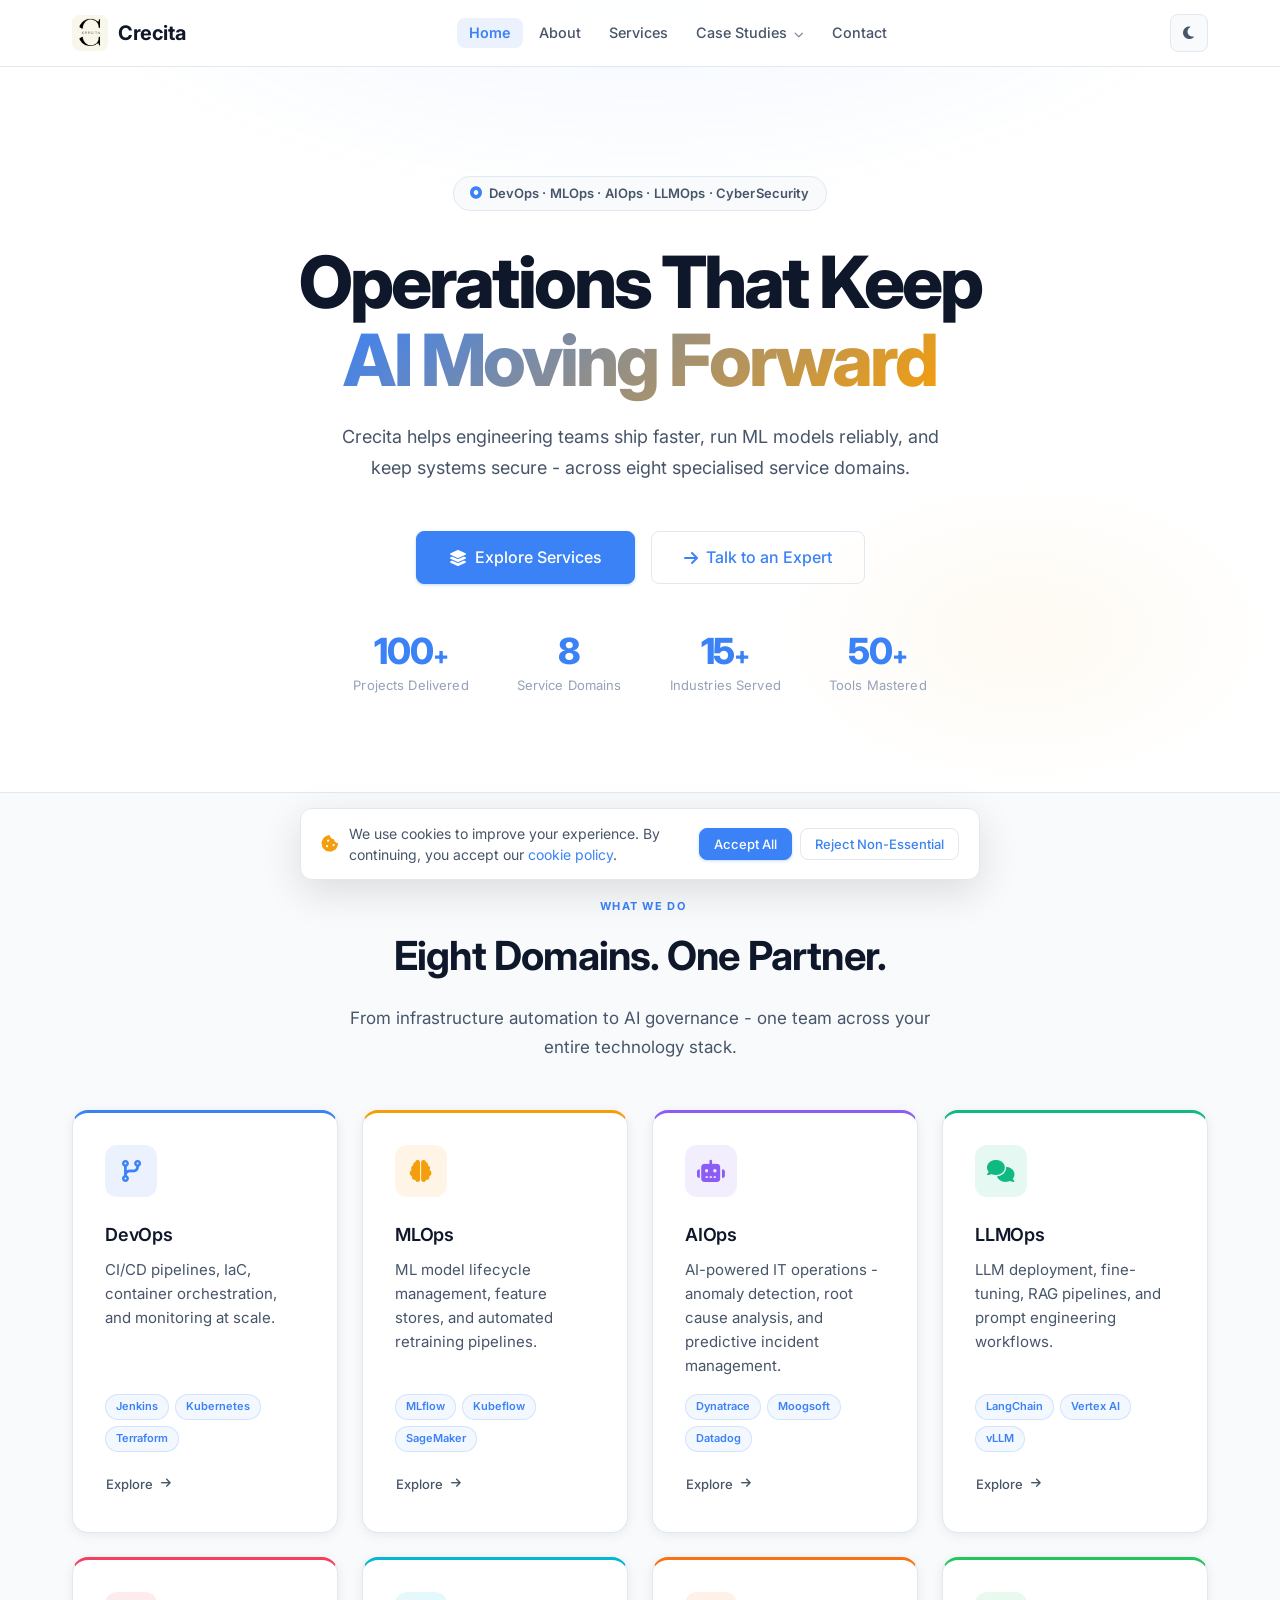
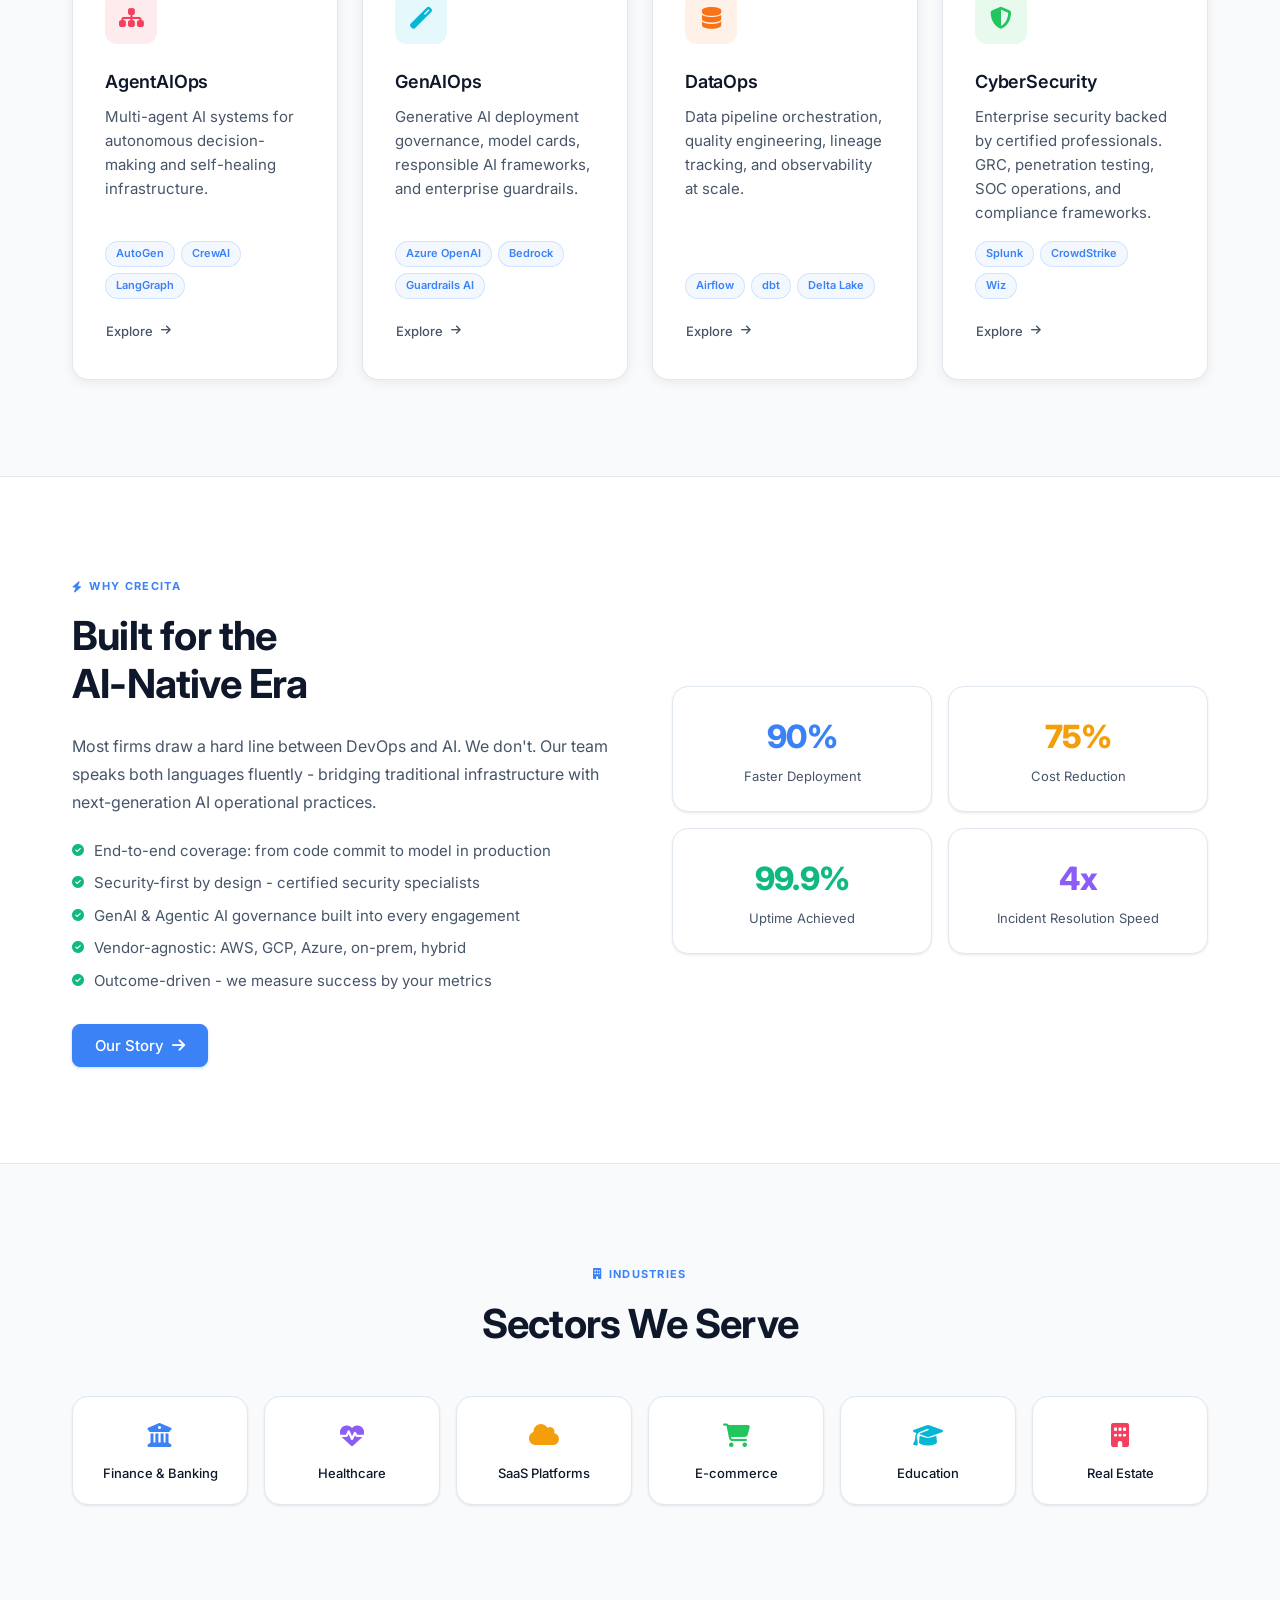
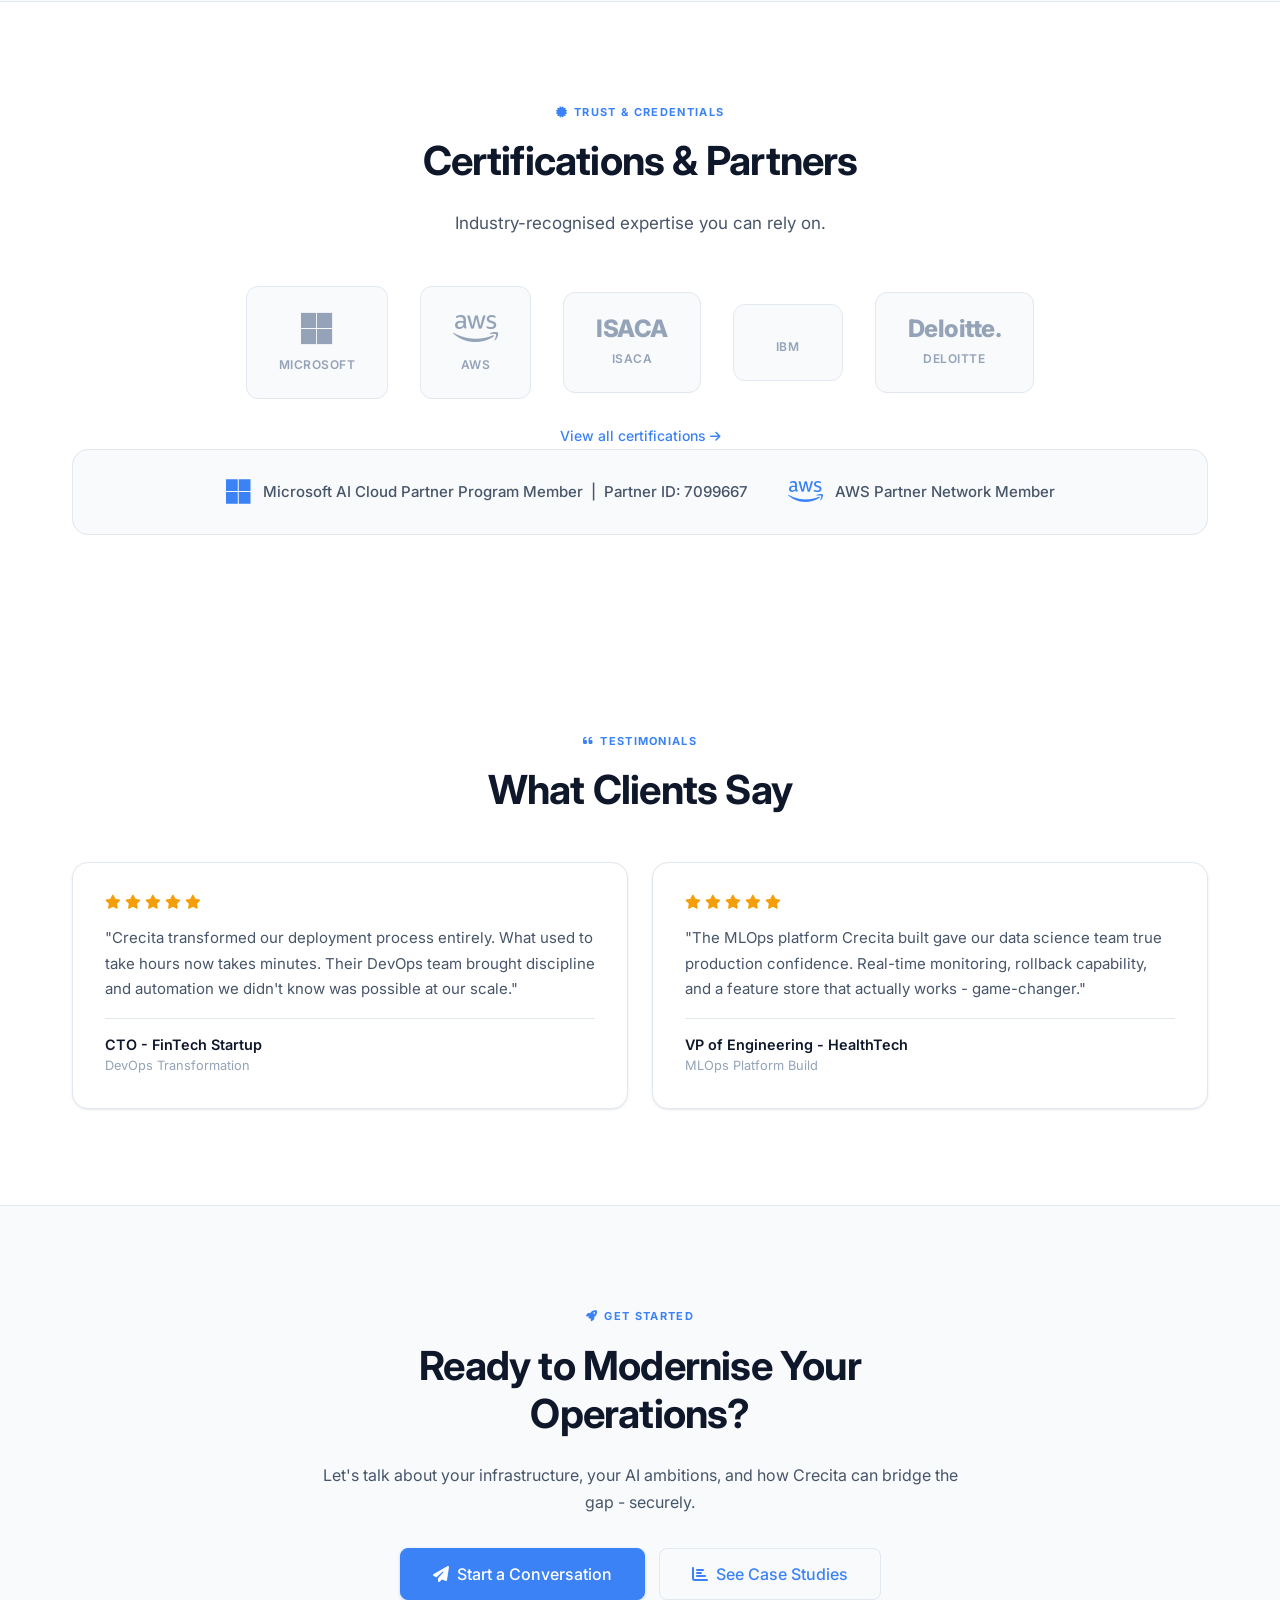
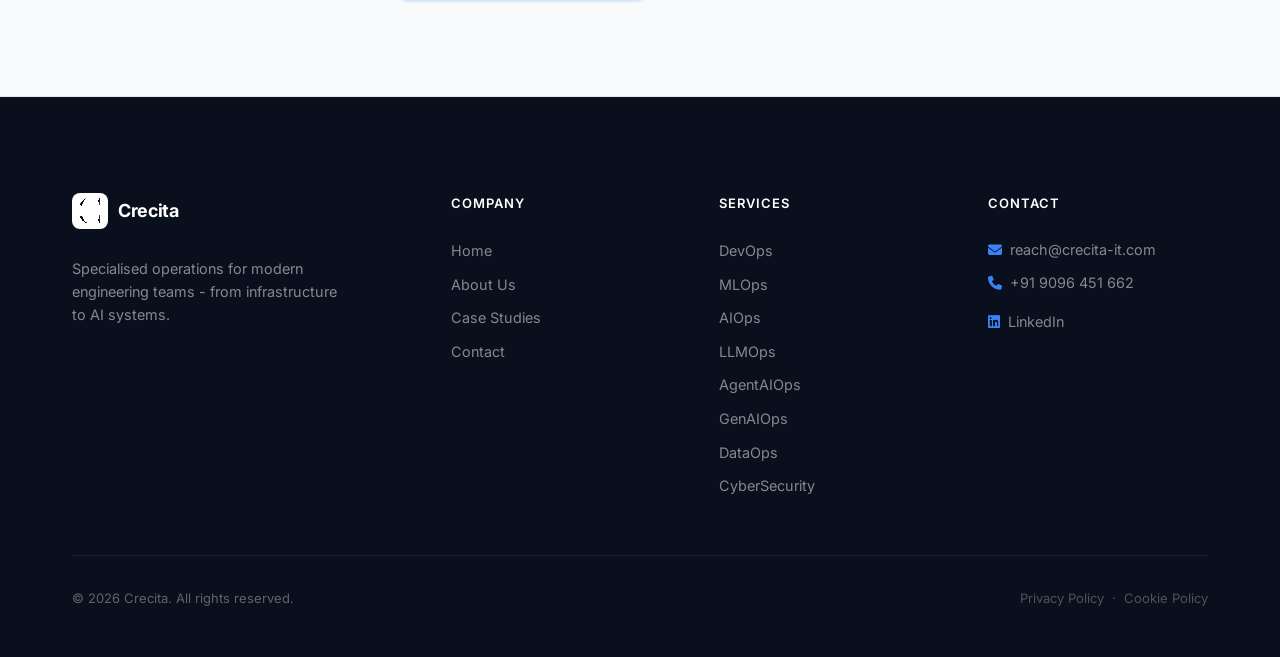
==== commit d9c1da56: "feat: logo-based certifications section, certifications.html, ecommerce fixes - index.html: replace " ====
--- a/index.html
+++ b/index.html
@@ -303,12 +303,30 @@
                 <h2 class="section-title">Certifications & Partners</h2>
                 <p class="section-subtitle" style="margin: 0 auto;">Industry-recognised expertise you can rely on.</p>
             </div>
-            <div class="cert-badges-row animate-on-scroll">
-                <div data-iframe-width="150" data-iframe-height="270" data-share-badge-id="22e8b17e-f759-46a9-a41c-77a123aeaad2" data-share-badge-host="https://www.credly.com"></div>
-                <div data-iframe-width="150" data-iframe-height="270" data-share-badge-id="16f19ee8-725c-4b36-9df9-a9cfceda6adf" data-share-badge-host="https://www.credly.com"></div>
-                <div data-iframe-width="150" data-iframe-height="270" data-share-badge-id="01b52b0d-c0fc-46f1-91db-a2e851aa6cfd" data-share-badge-host="https://www.credly.com"></div>
-                <div data-iframe-width="150" data-iframe-height="270" data-share-badge-id="9f398e1b-fe26-4043-954e-32421f729940" data-share-badge-host="https://www.credly.com"></div>
-                <div data-iframe-width="150" data-iframe-height="270" data-share-badge-id="f2314822-b40e-4b27-bd9b-766f6761ed4f" data-share-badge-host="https://www.credly.com"></div>
+            <div class="cert-logos-row animate-on-scroll">
+                <a href="certifications.html" class="cert-logo-item" aria-label="Microsoft certifications">
+                    <i class="fab fa-microsoft cert-logo-icon"></i>
+                    <span class="cert-logo-name">Microsoft</span>
+                </a>
+                <a href="certifications.html" class="cert-logo-item" aria-label="AWS certifications">
+                    <i class="fab fa-aws cert-logo-icon"></i>
+                    <span class="cert-logo-name">AWS</span>
+                </a>
+                <a href="certifications.html" class="cert-logo-item" aria-label="ISACA certifications">
+                    <span class="cert-logo-text">ISACA</span>
+                    <span class="cert-logo-name">ISACA</span>
+                </a>
+                <a href="certifications.html" class="cert-logo-item" aria-label="IBM certifications">
+                    <i class="fab fa-ibm cert-logo-icon"></i>
+                    <span class="cert-logo-name">IBM</span>
+                </a>
+                <a href="certifications.html" class="cert-logo-item" aria-label="Deloitte certifications">
+                    <span class="cert-logo-text">Deloitte.</span>
+                    <span class="cert-logo-name">Deloitte</span>
+                </a>
+            </div>
+            <div class="text-center animate-on-scroll" style="margin-top: 1.5rem;">
+                <a href="certifications.html" class="cert-view-all">View all certifications <i class="fas fa-arrow-right" style="font-size:0.75rem;"></i></a>
             </div>
             <div class="partners-strip animate-on-scroll">
                 <div class="partner-item">
@@ -445,7 +463,6 @@
             if(b) b.style.display='none';
         }
     </script>
-    <script type="text/javascript" async src="//cdn.credly.com/assets/utilities/embed.js"></script>
     <script>
         // Counter animation for hero stats
         const statsObserver = new IntersectionObserver((entries) => {
--- a/css/styles.css
+++ b/css/styles.css
@@ -760,6 +760,69 @@
 /* ===============================================
    CERTIFICATIONS & PARTNERS SECTION
    =============================================== */
+/* Logo row on index.html */
+.cert-logos-row {
+    display: flex;
+    flex-wrap: wrap;
+    justify-content: center;
+    align-items: center;
+    gap: 2rem;
+    margin-bottom: 0.5rem;
+}
+
+.cert-logo-item {
+    display: flex;
+    flex-direction: column;
+    align-items: center;
+    gap: 0.5rem;
+    padding: 1.5rem 2rem;
+    border: 1px solid var(--border);
+    border-radius: var(--radius-lg);
+    text-decoration: none;
+    color: var(--text-muted);
+    background: var(--bg-secondary);
+    transition: var(--transition-fast);
+    min-width: 110px;
+}
+
+.cert-logo-item:hover {
+    border-color: var(--primary);
+    color: var(--primary);
+    background: var(--primary-light);
+    transform: translateY(-2px);
+    box-shadow: var(--shadow-md);
+}
+
+.cert-logo-icon {
+    font-size: 2.25rem;
+    line-height: 1;
+}
+
+.cert-logo-text {
+    font-size: 1.5rem;
+    font-weight: 800;
+    letter-spacing: -0.5px;
+    line-height: 1;
+}
+
+.cert-logo-name {
+    font-size: 0.75rem;
+    font-weight: 600;
+    letter-spacing: 0.04em;
+    text-transform: uppercase;
+}
+
+.cert-view-all {
+    font-size: 0.875rem;
+    font-weight: 500;
+    color: var(--primary);
+    text-decoration: none;
+    gap: 0.3rem;
+}
+
+.cert-view-all:hover { text-decoration: underline; }
+
+/* Badge grid on certifications.html */
 .cert-badges-row {
     display: flex;
     flex-wrap: wrap;
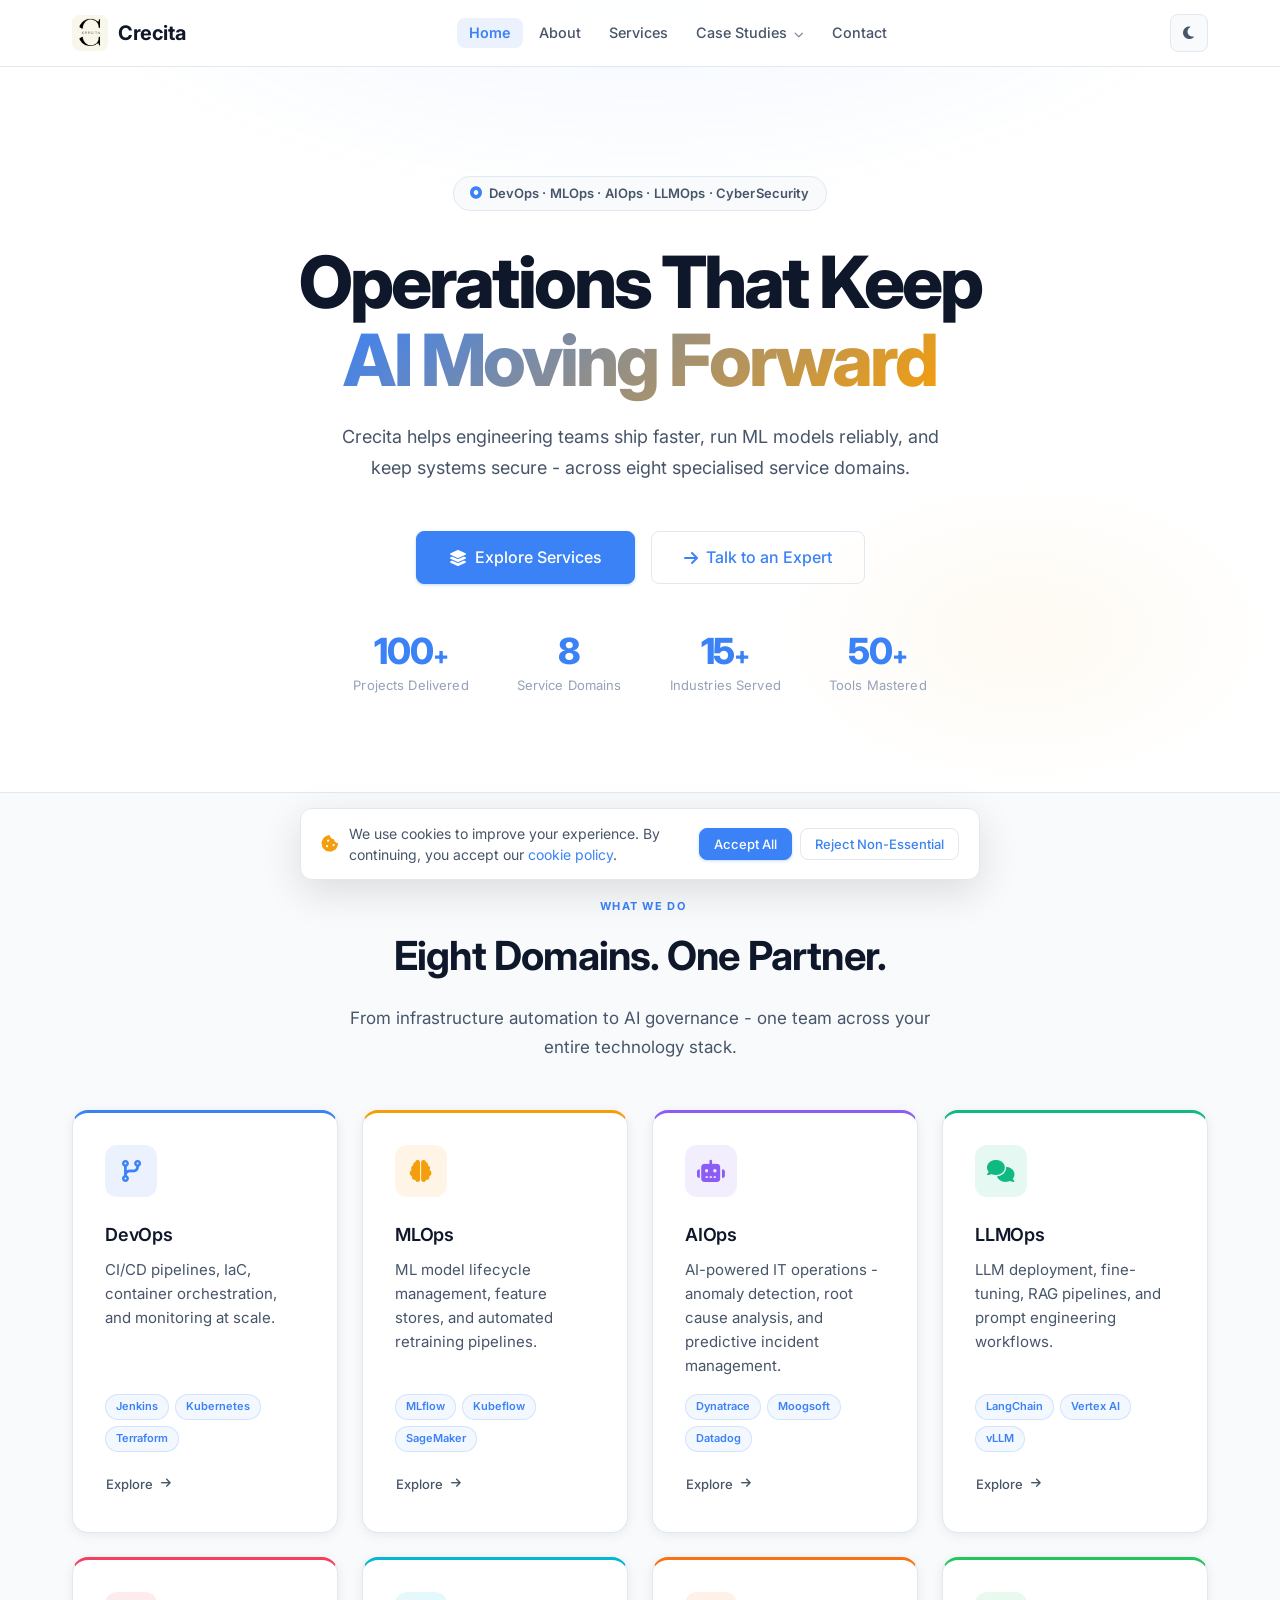
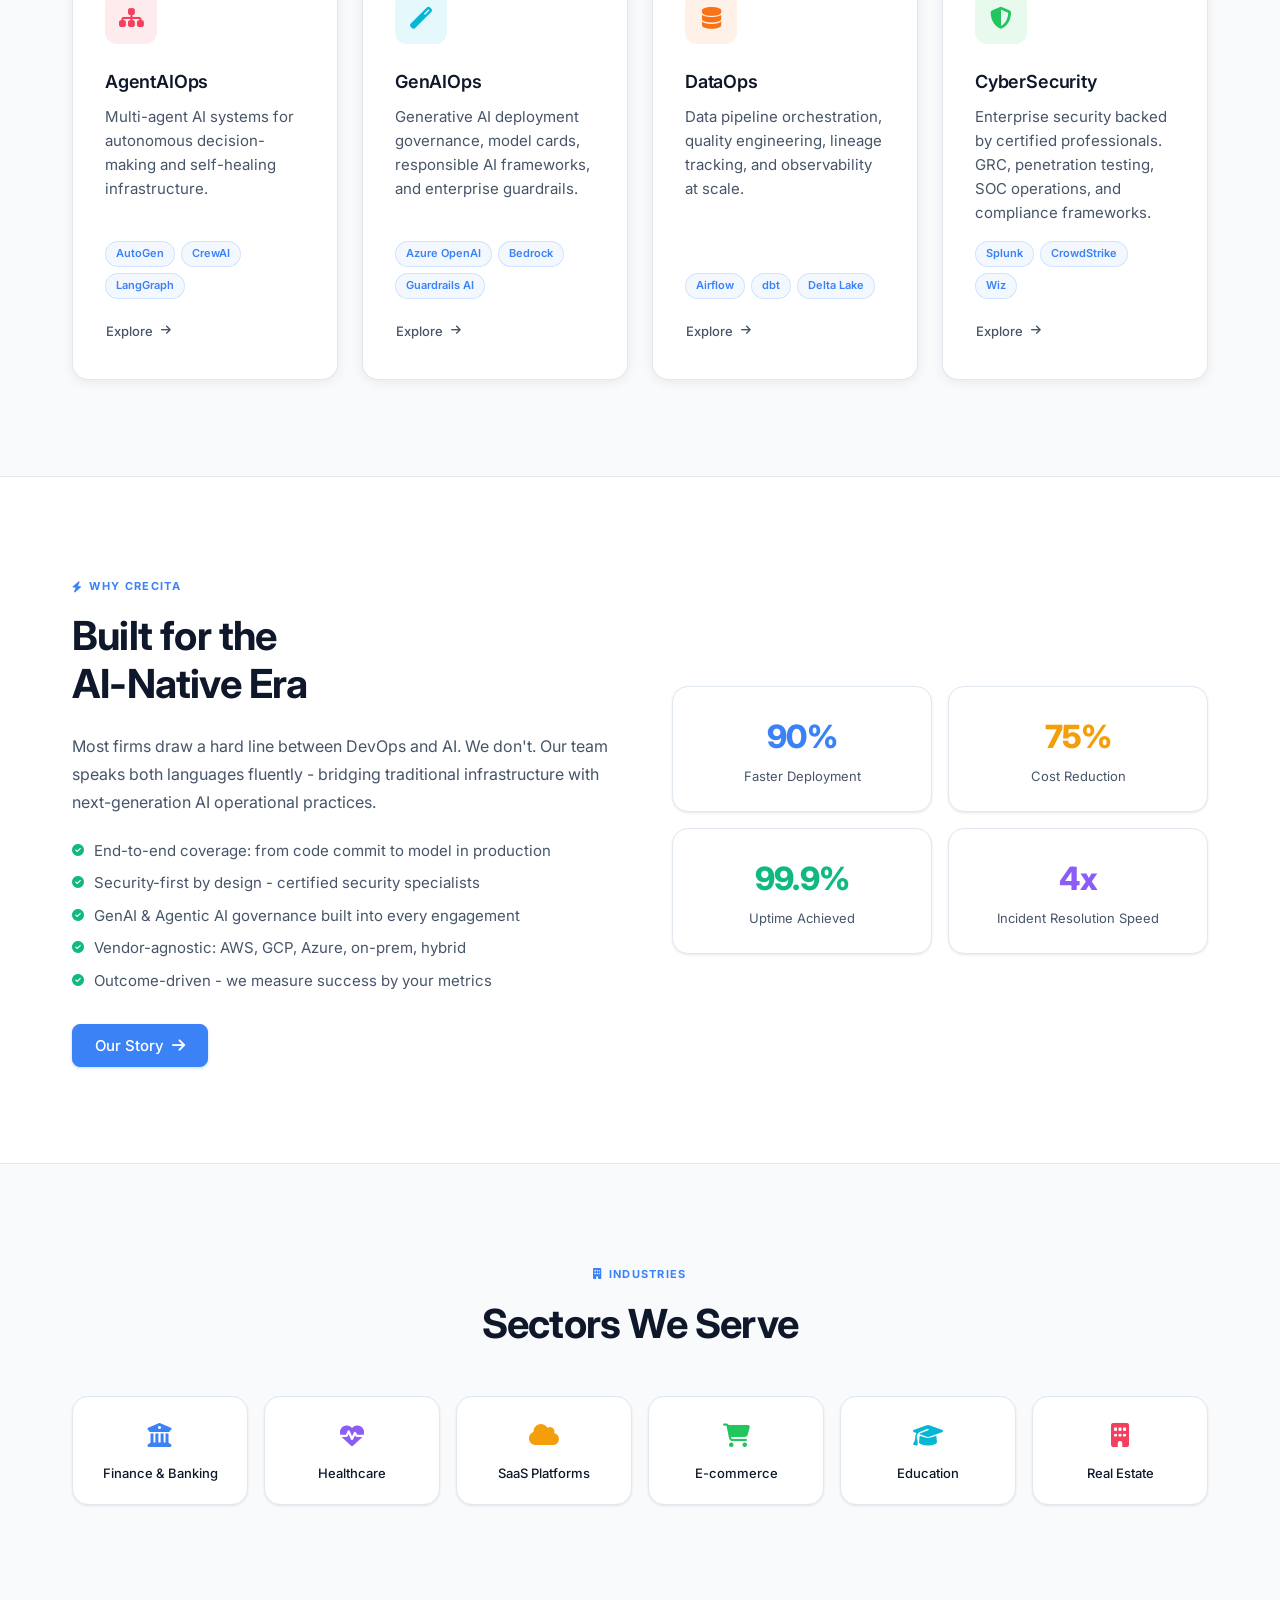
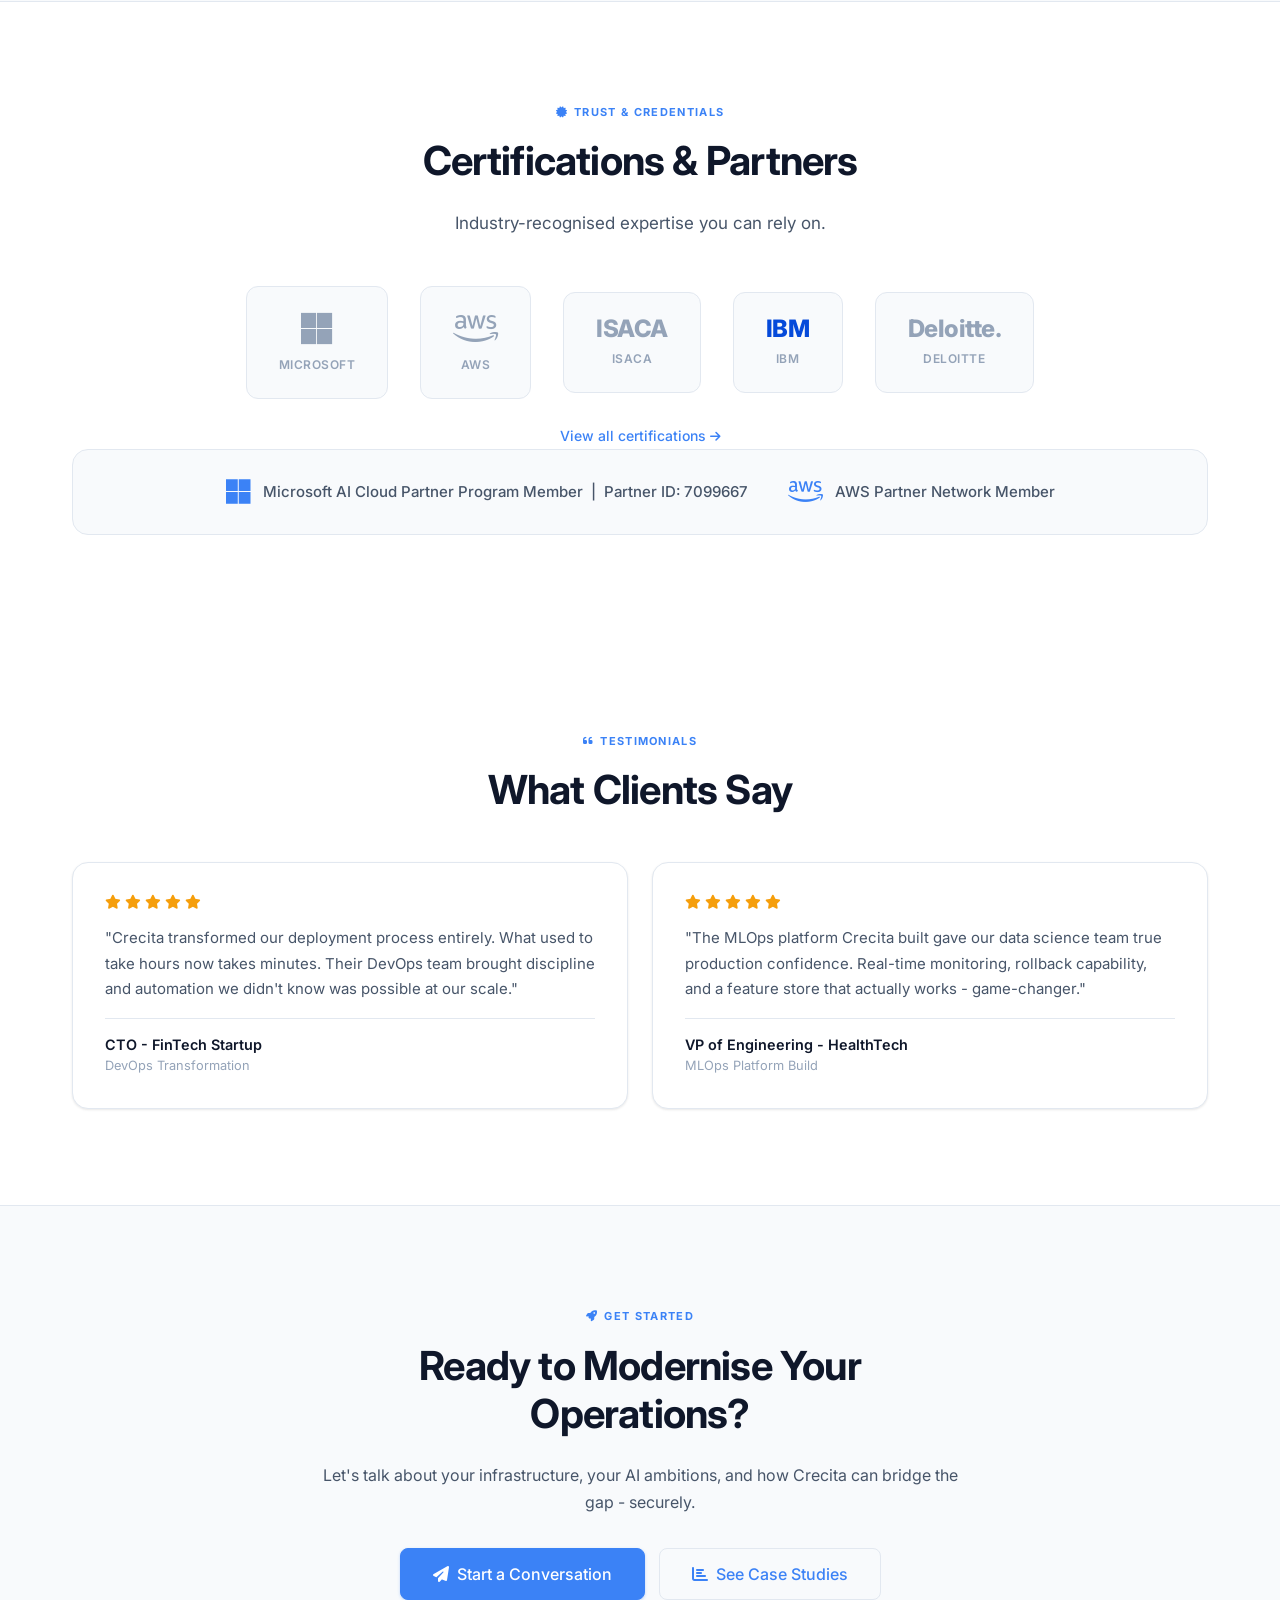
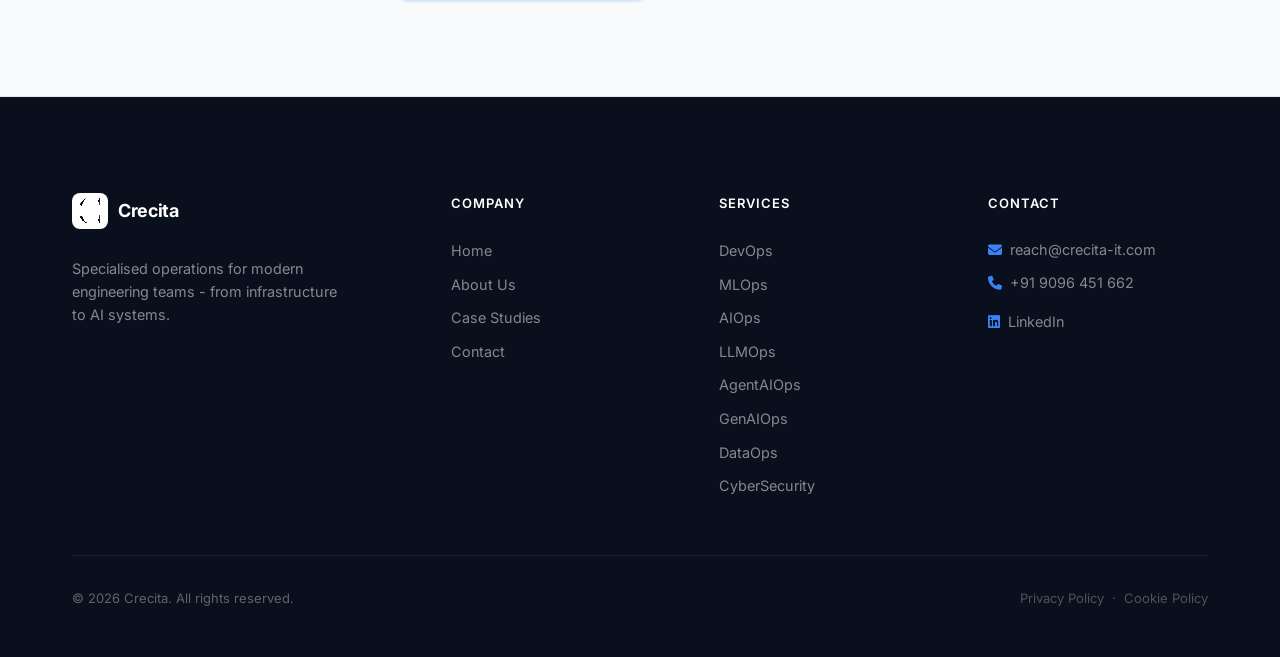
==== commit c9620500: "fix: replace fa-ibm icon with bold text logo for consistent sizing Co-Authored-By: Claude Sonnet 4.6" ====
--- a/index.html
+++ b/index.html
@@ -317,7 +317,7 @@
                     <span class="cert-logo-name">ISACA</span>
                 </a>
                 <a href="certifications.html" class="cert-logo-item" aria-label="IBM certifications">
-                    <i class="fab fa-ibm cert-logo-icon"></i>
+                    <span class="cert-logo-text" style="color:#054ada;">IBM</span>
                     <span class="cert-logo-name">IBM</span>
                 </a>
                 <a href="certifications.html" class="cert-logo-item" aria-label="Deloitte certifications">
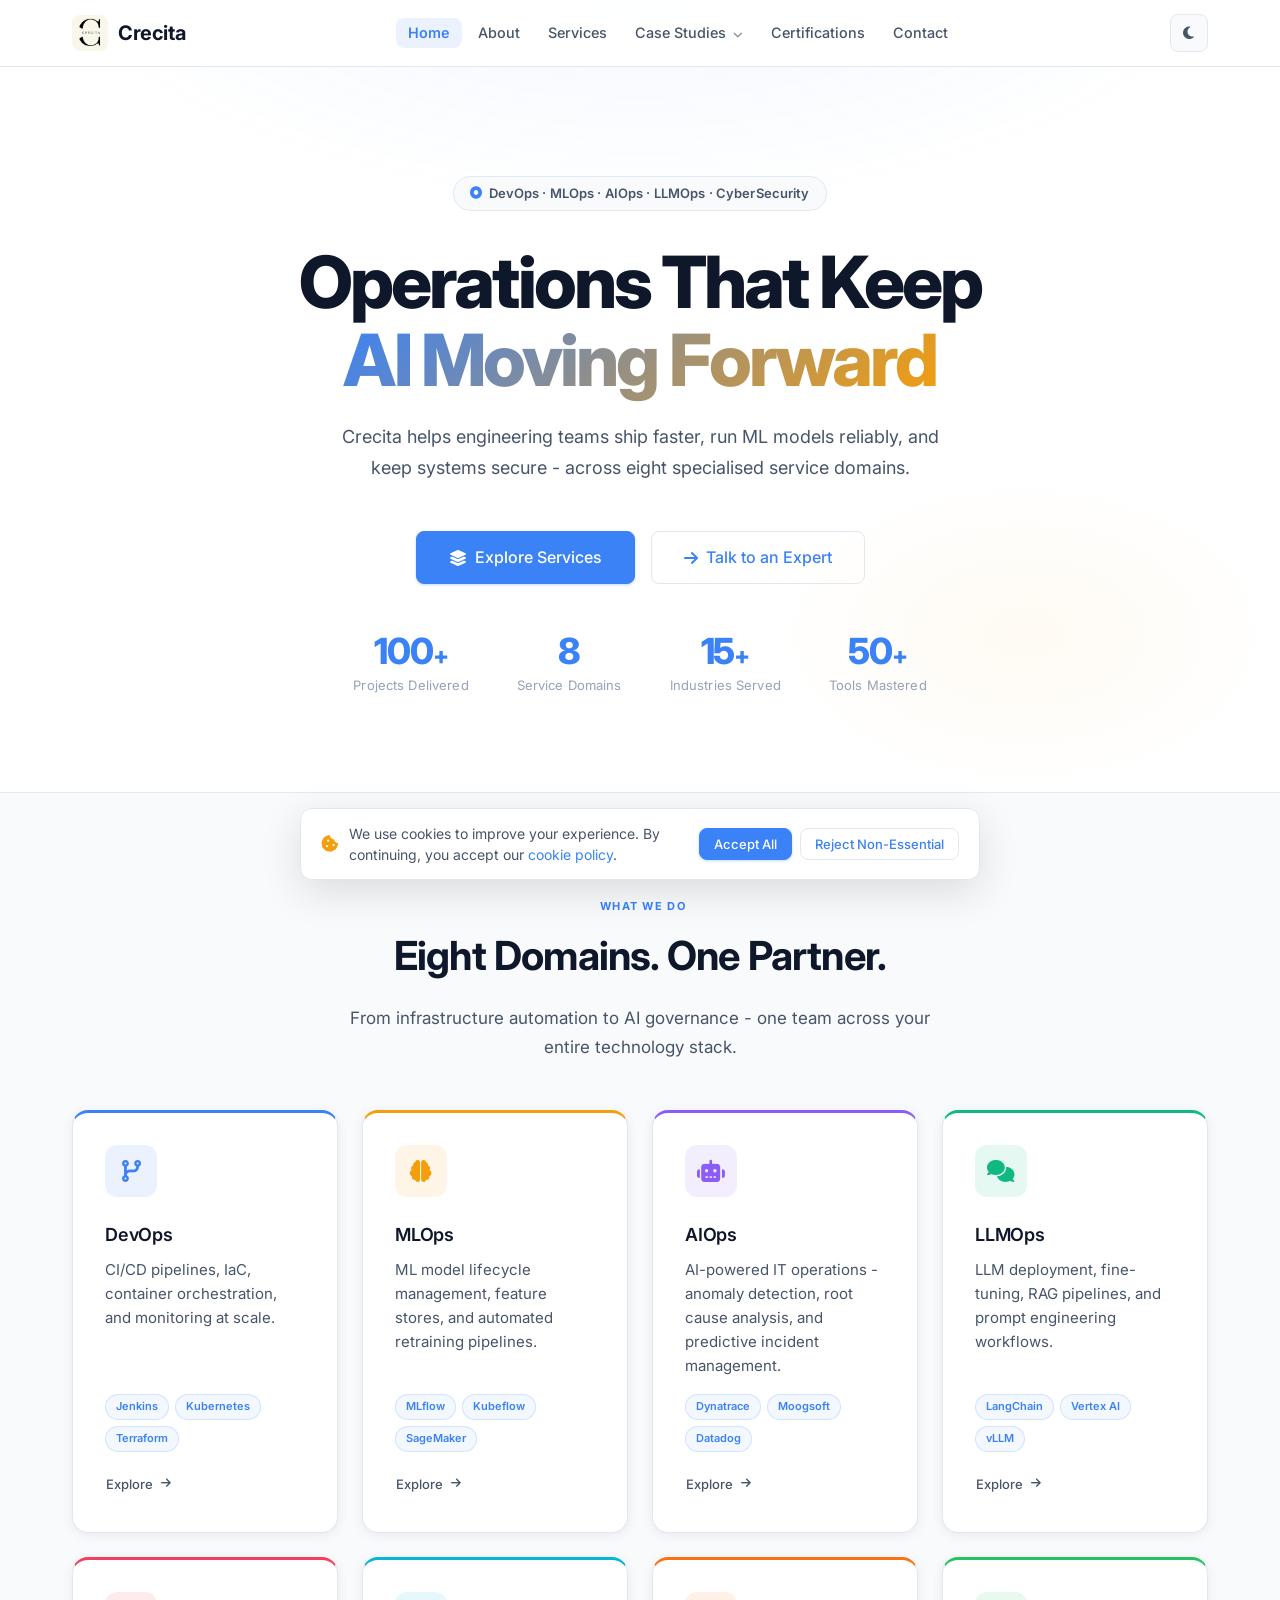
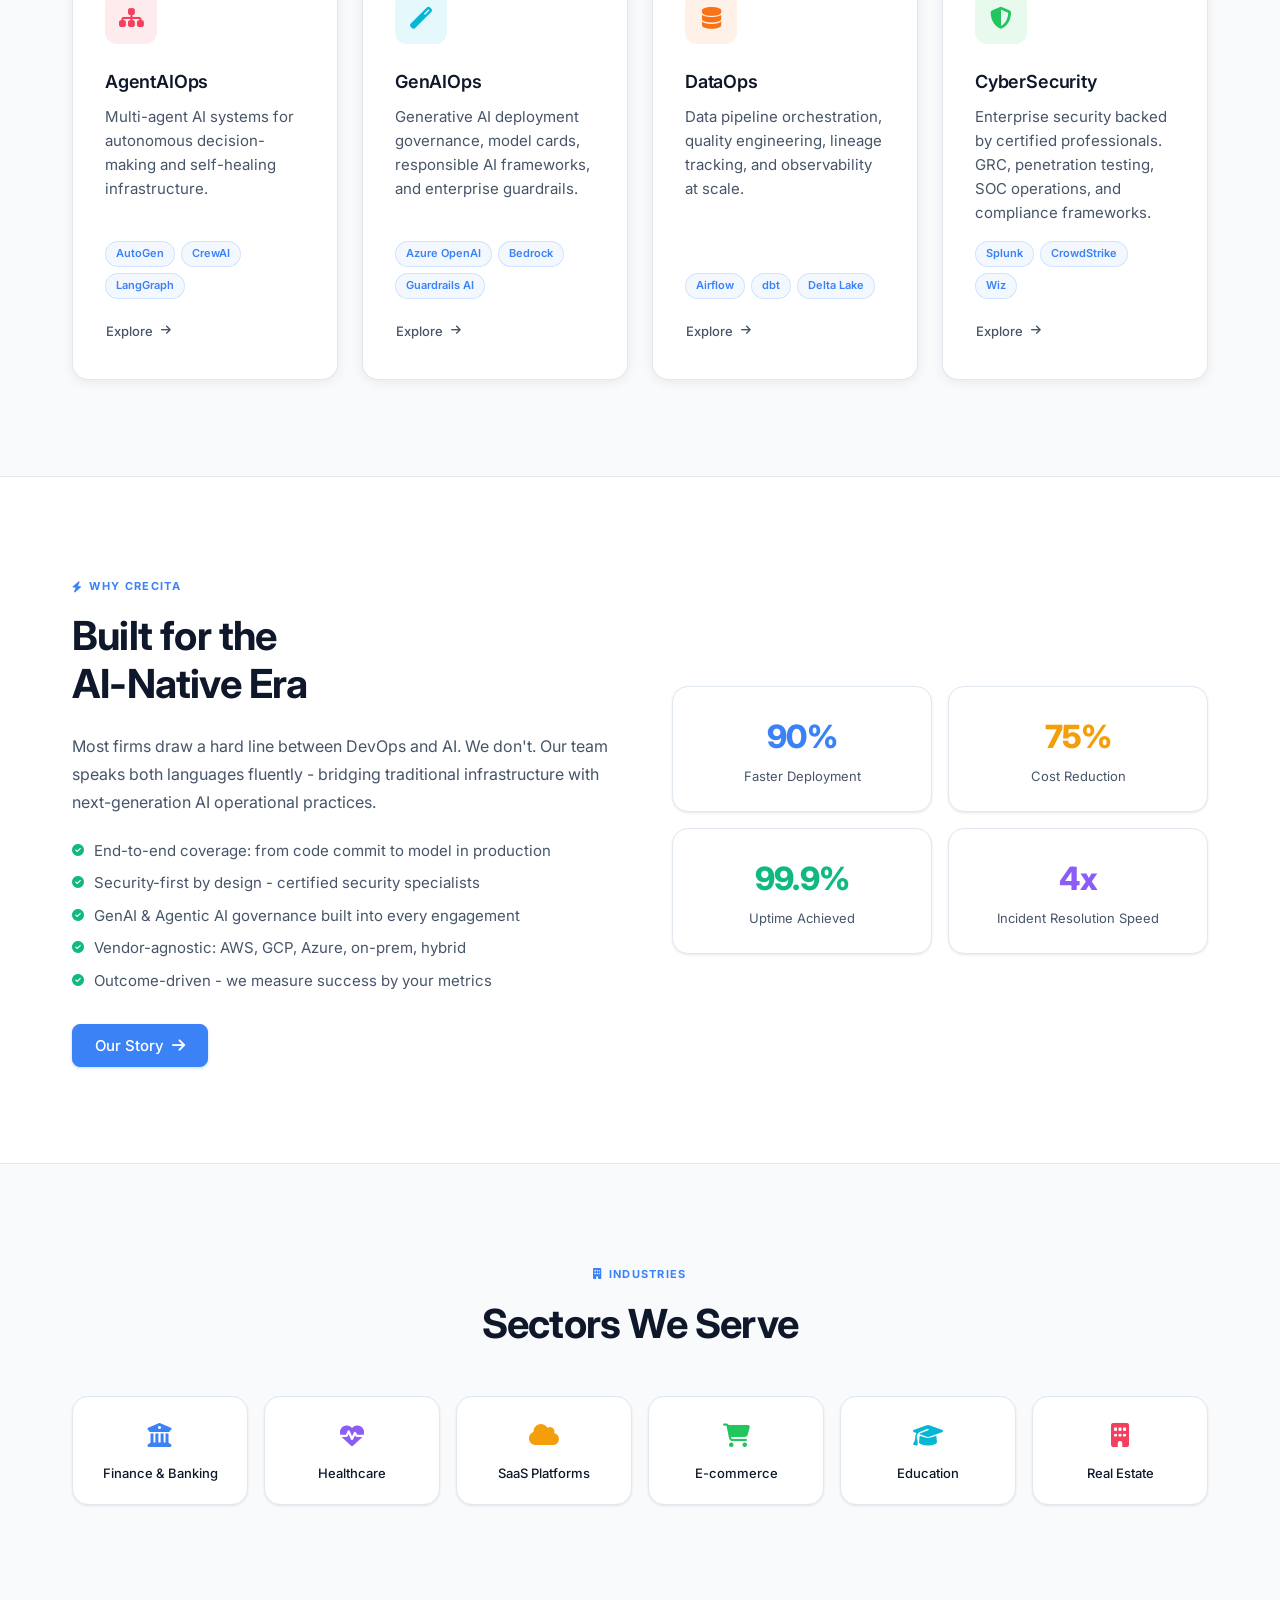
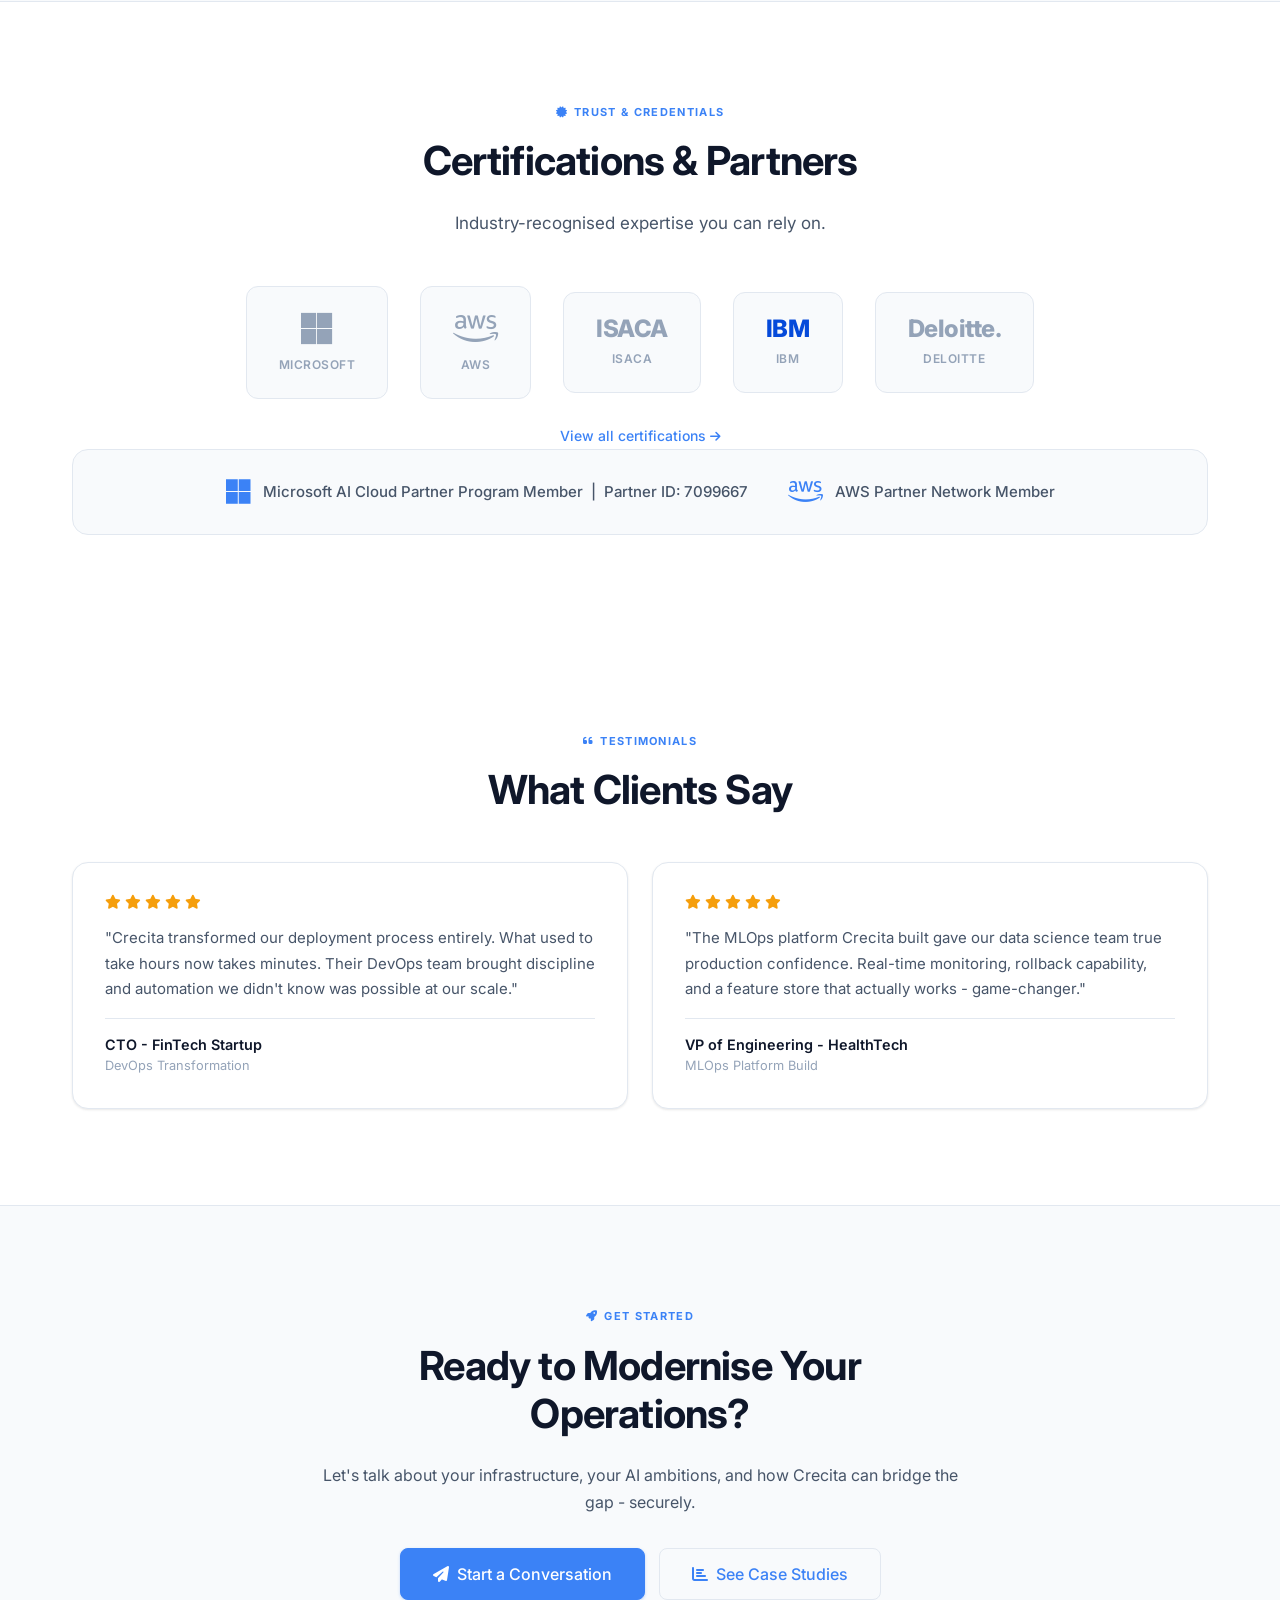
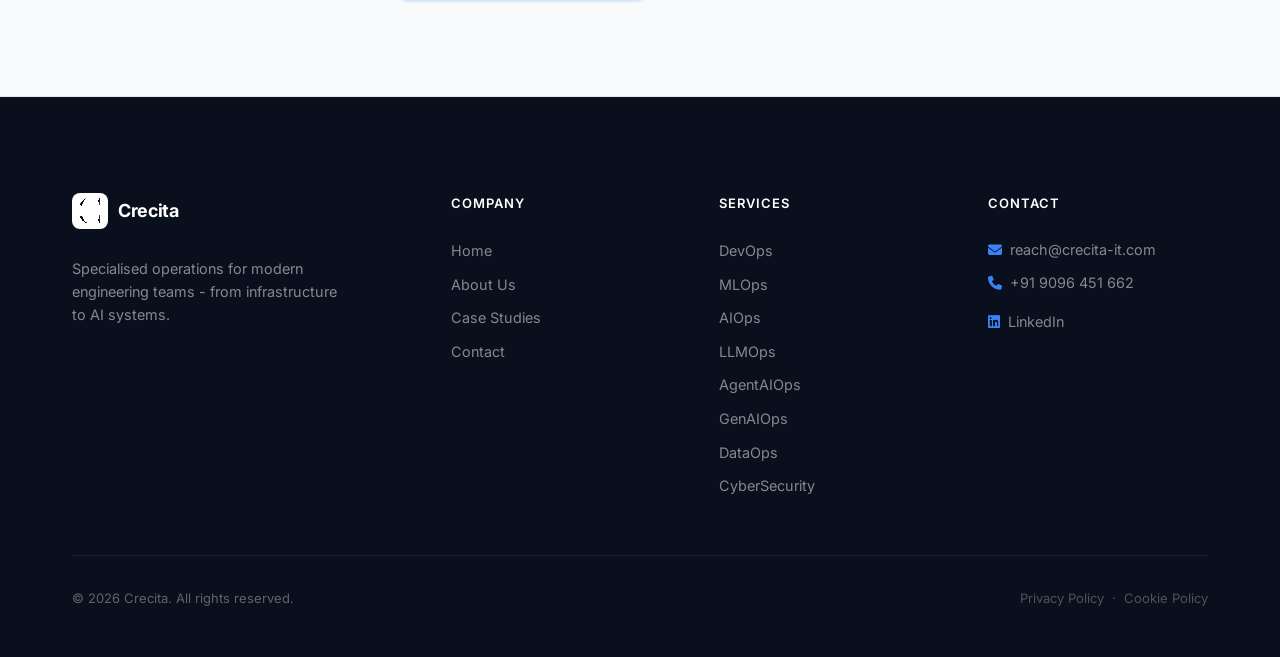
==== commit 5cf745cf: "feat: add Certifications to navbar across all 12 pages Co-Authored-By: Claude Sonnet 4.6 <noreply@an" ====
--- a/index.html
+++ b/index.html
@@ -49,6 +49,7 @@
                         <li><a href="case-studies/ecommerce-soc2.html">E-commerce SOC 2 Compliance</a></li>
                     </ul>
                 </li>
+                <li><a href="certifications.html" class="nav-link">Certifications</a></li>
                 <li><a href="contact.html" class="nav-link">Contact</a></li>
             </ul>
             <div class="nav-controls">
